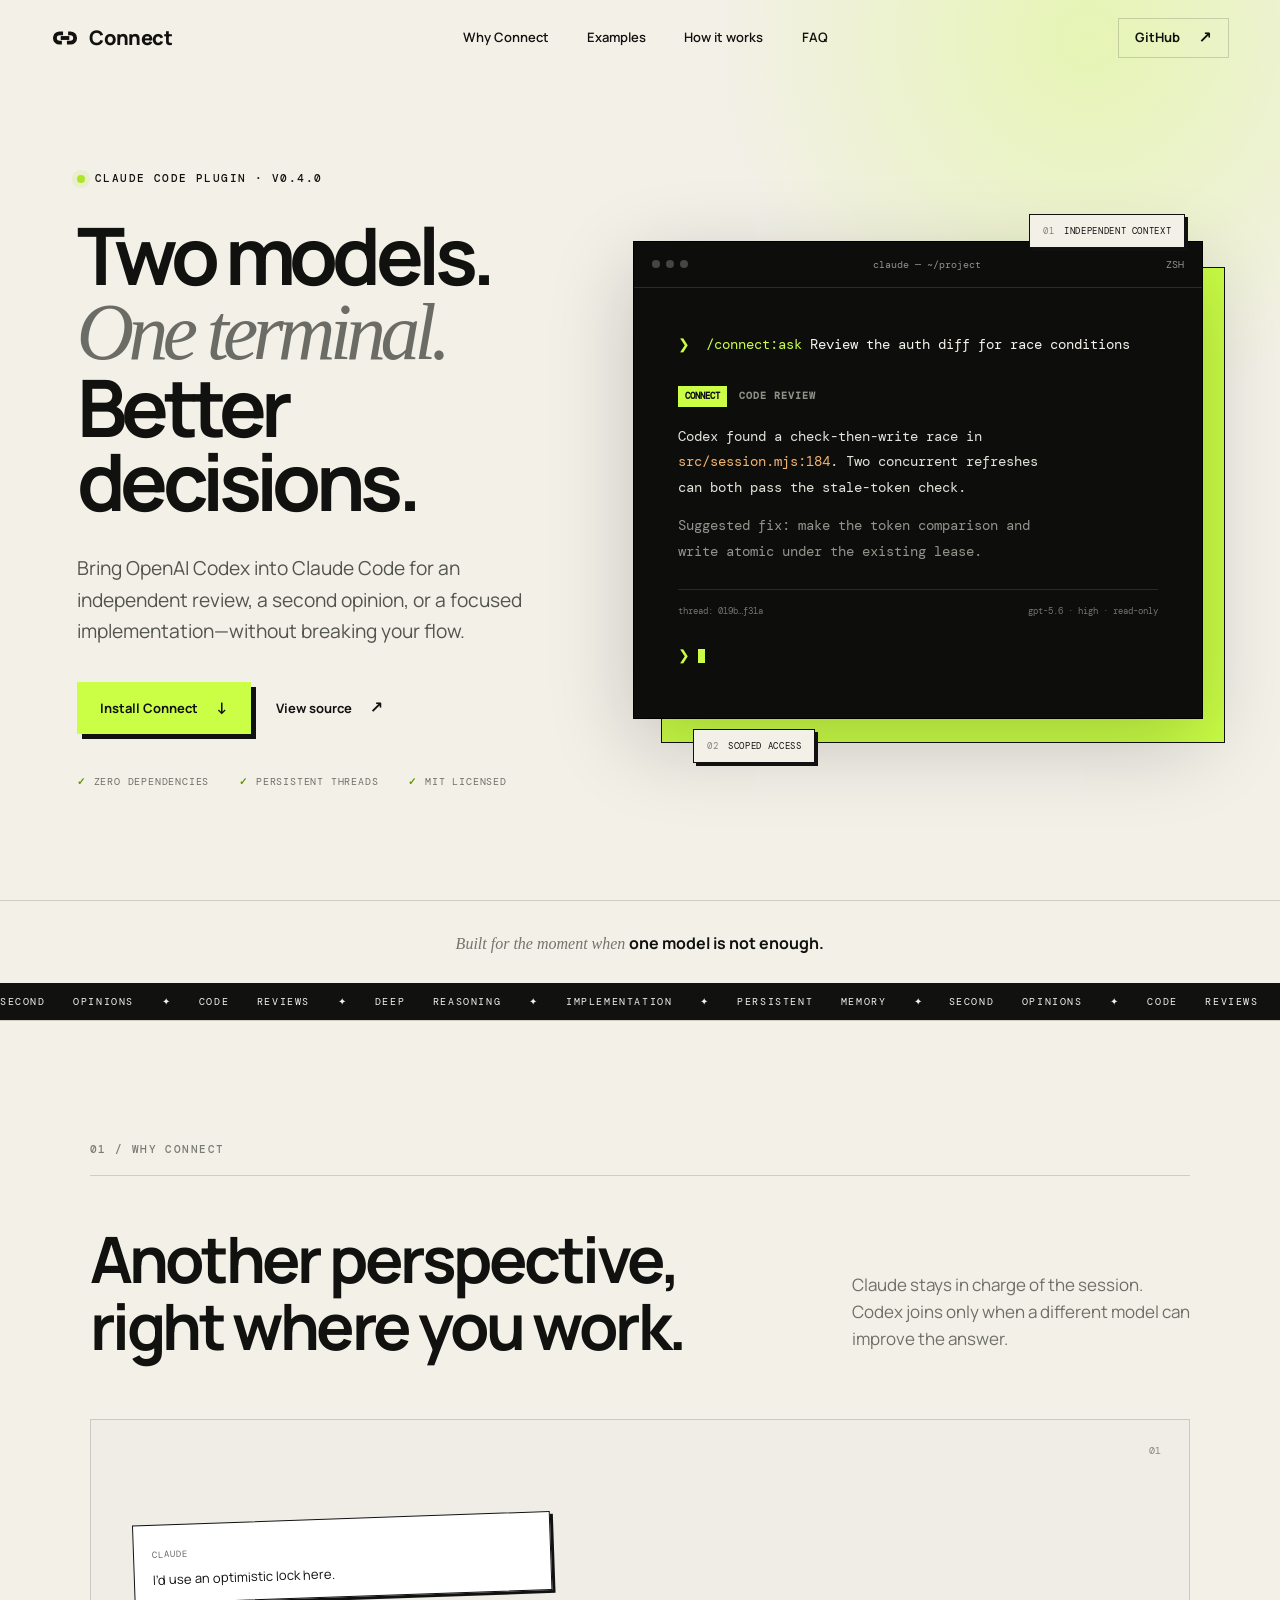
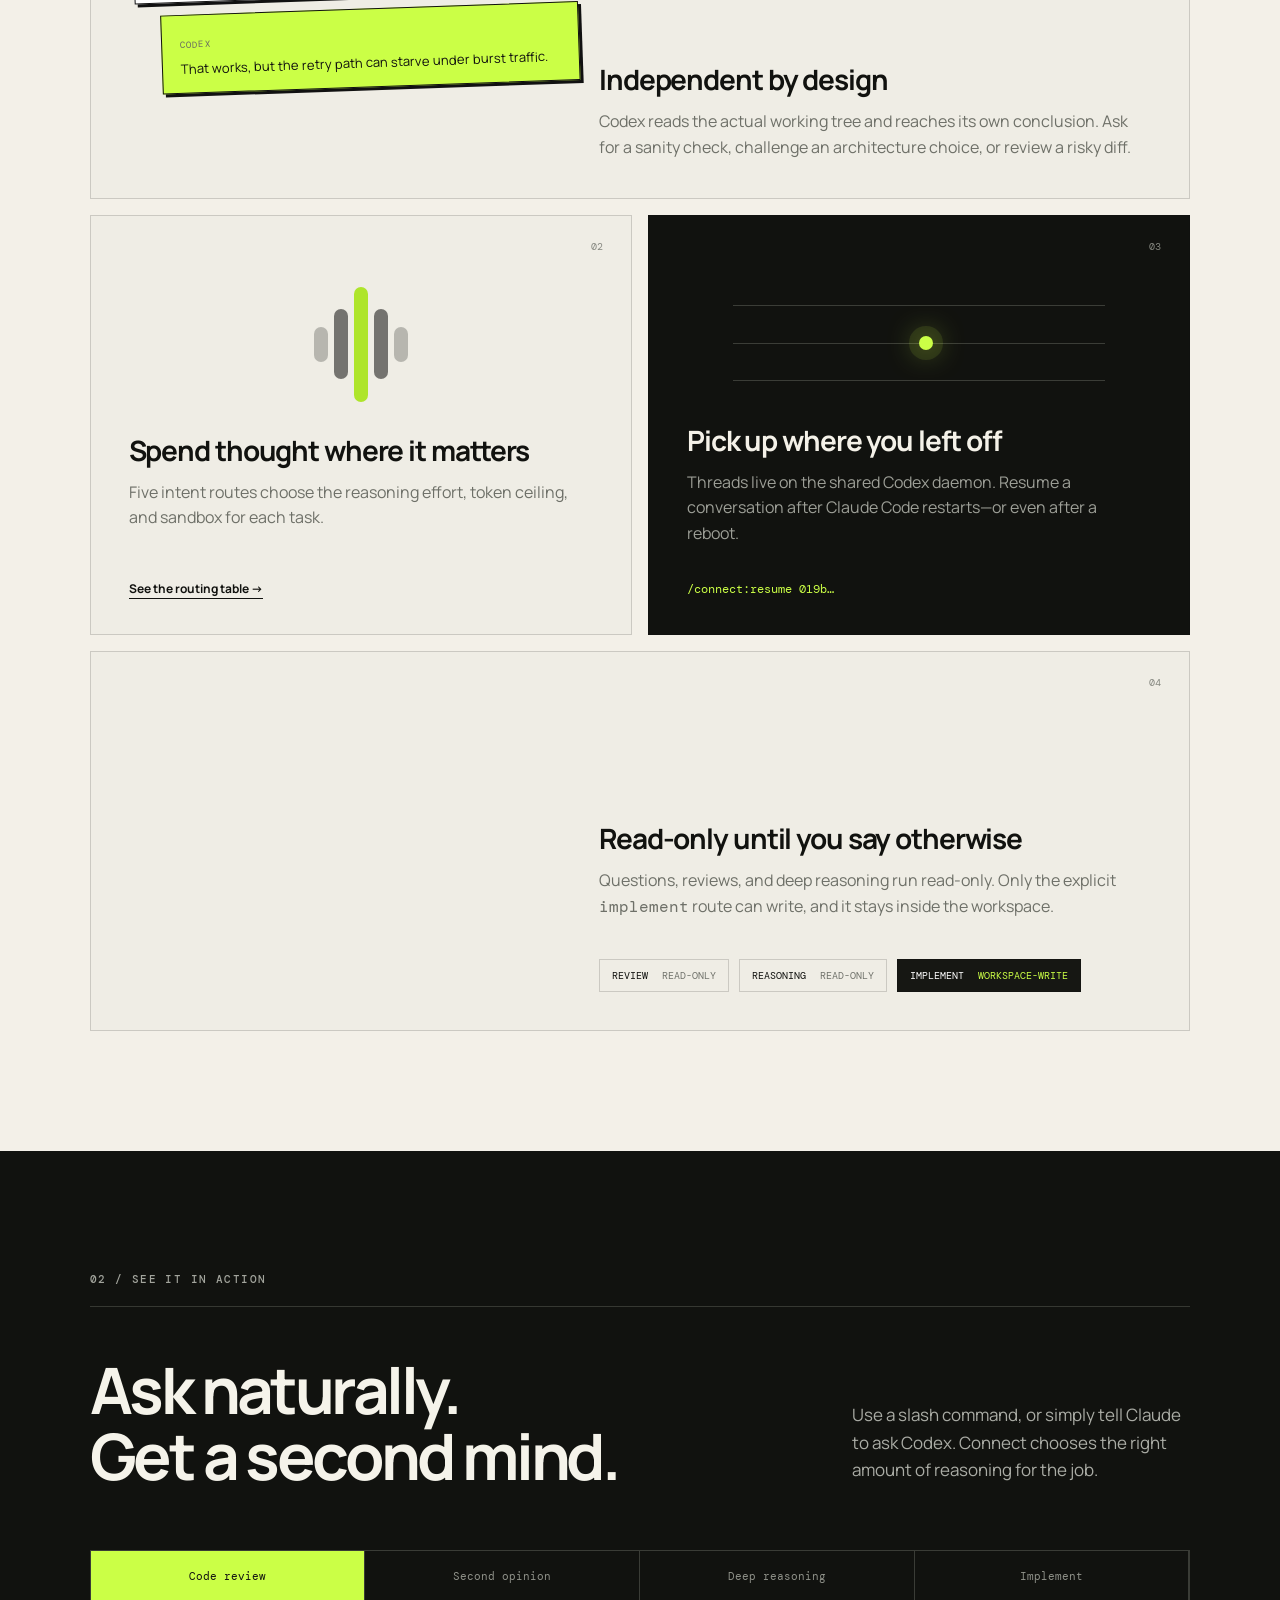
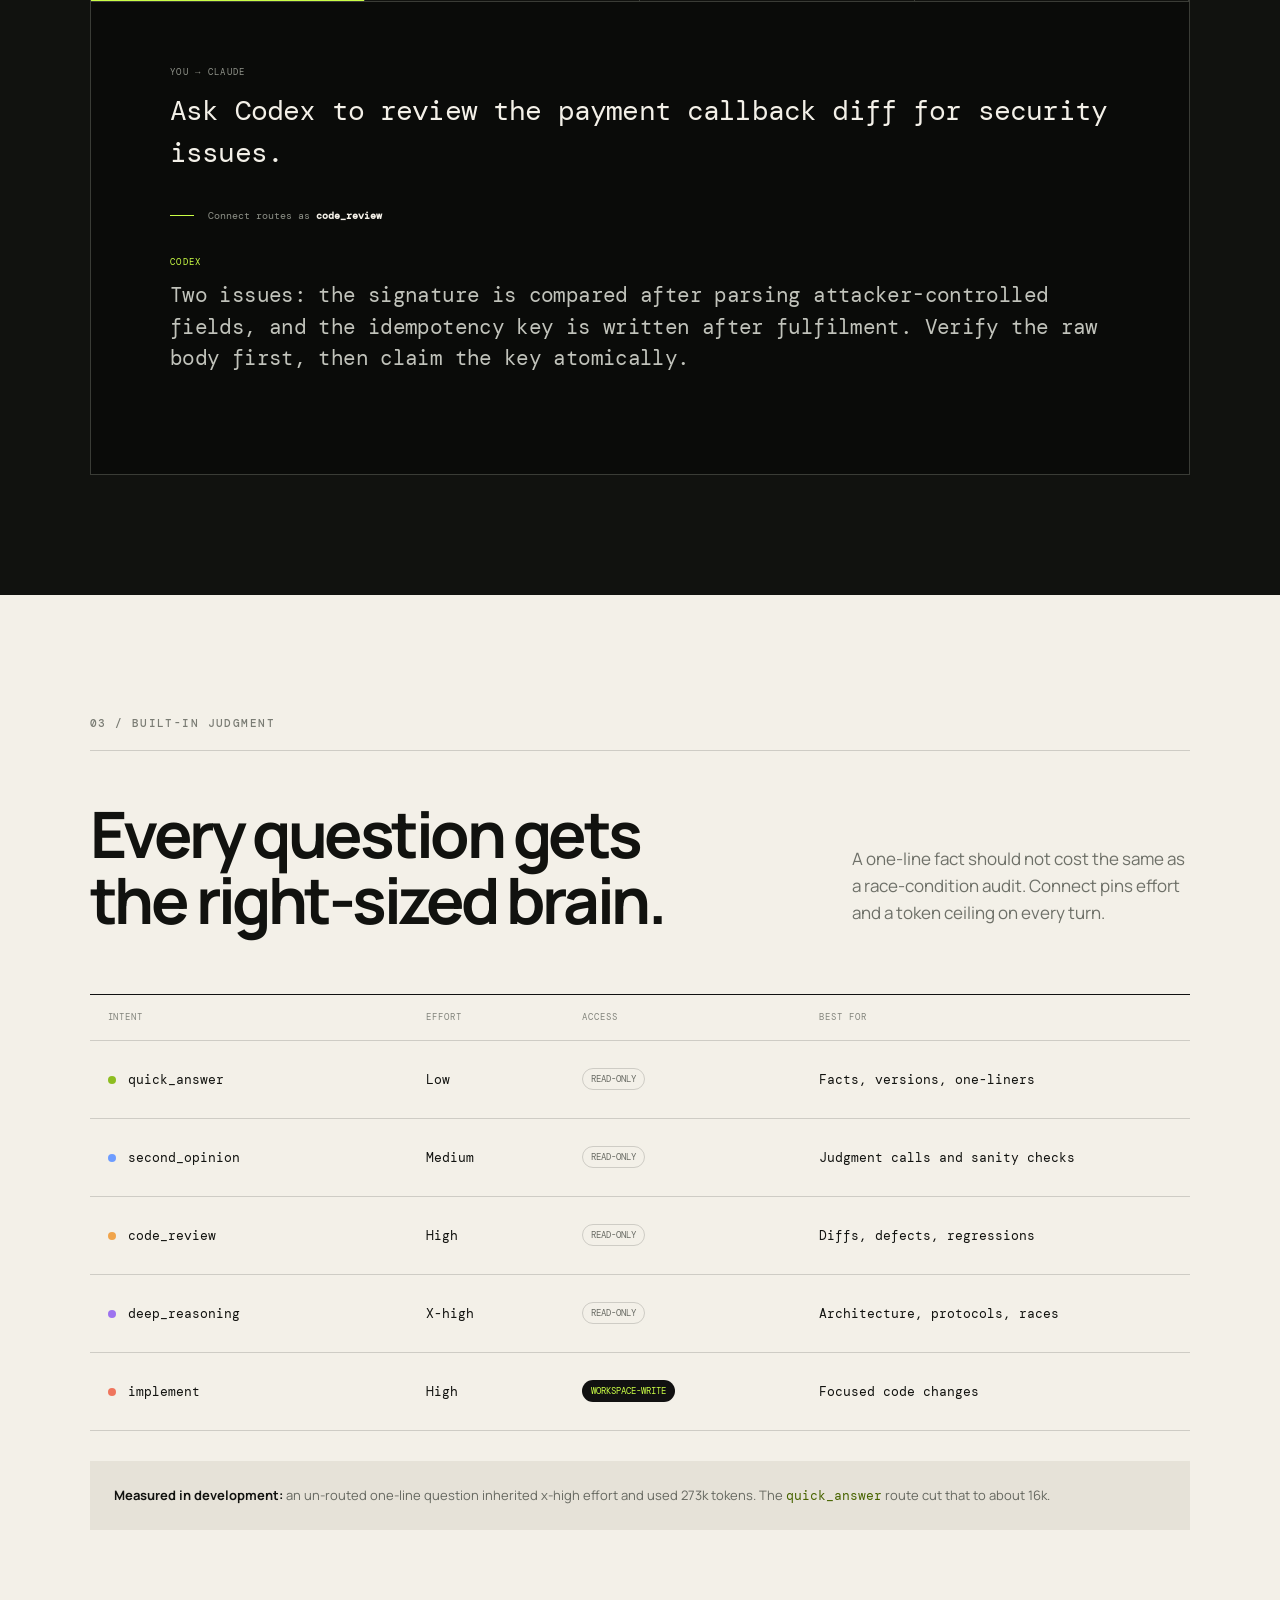
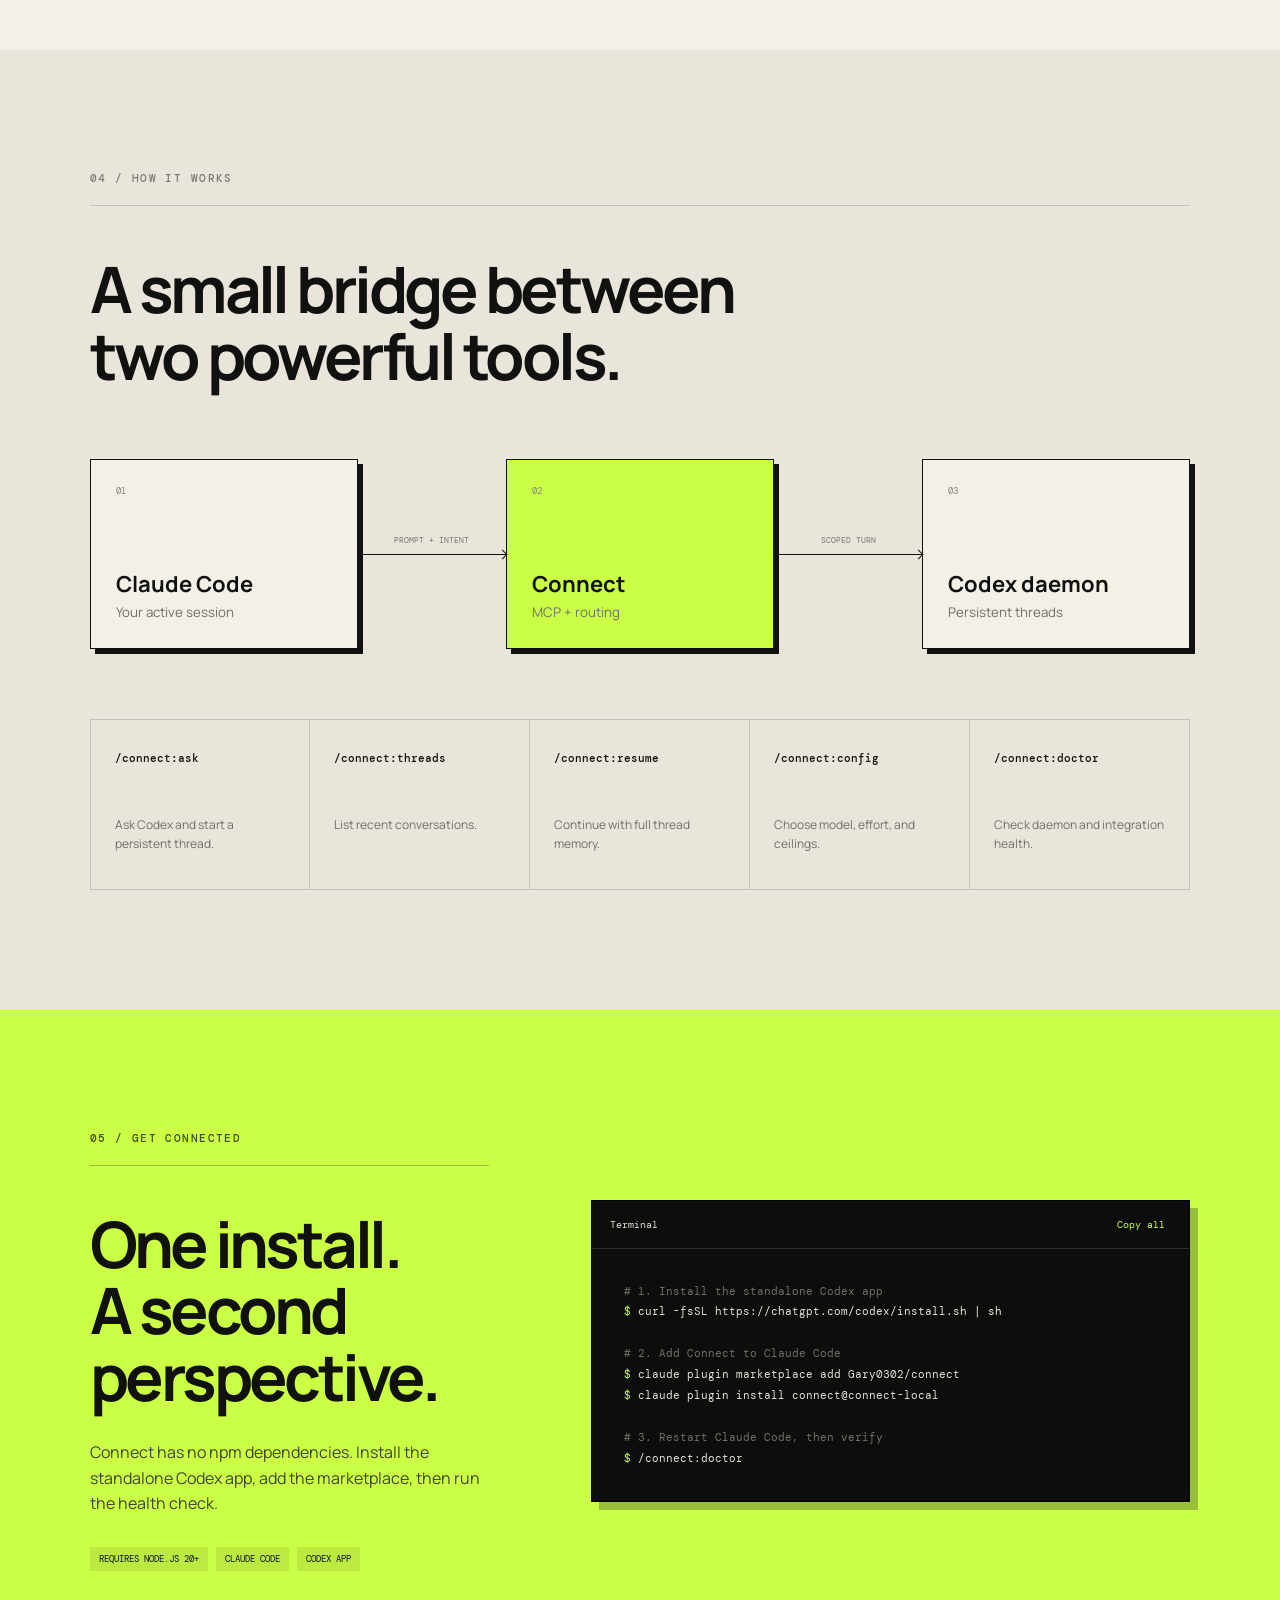
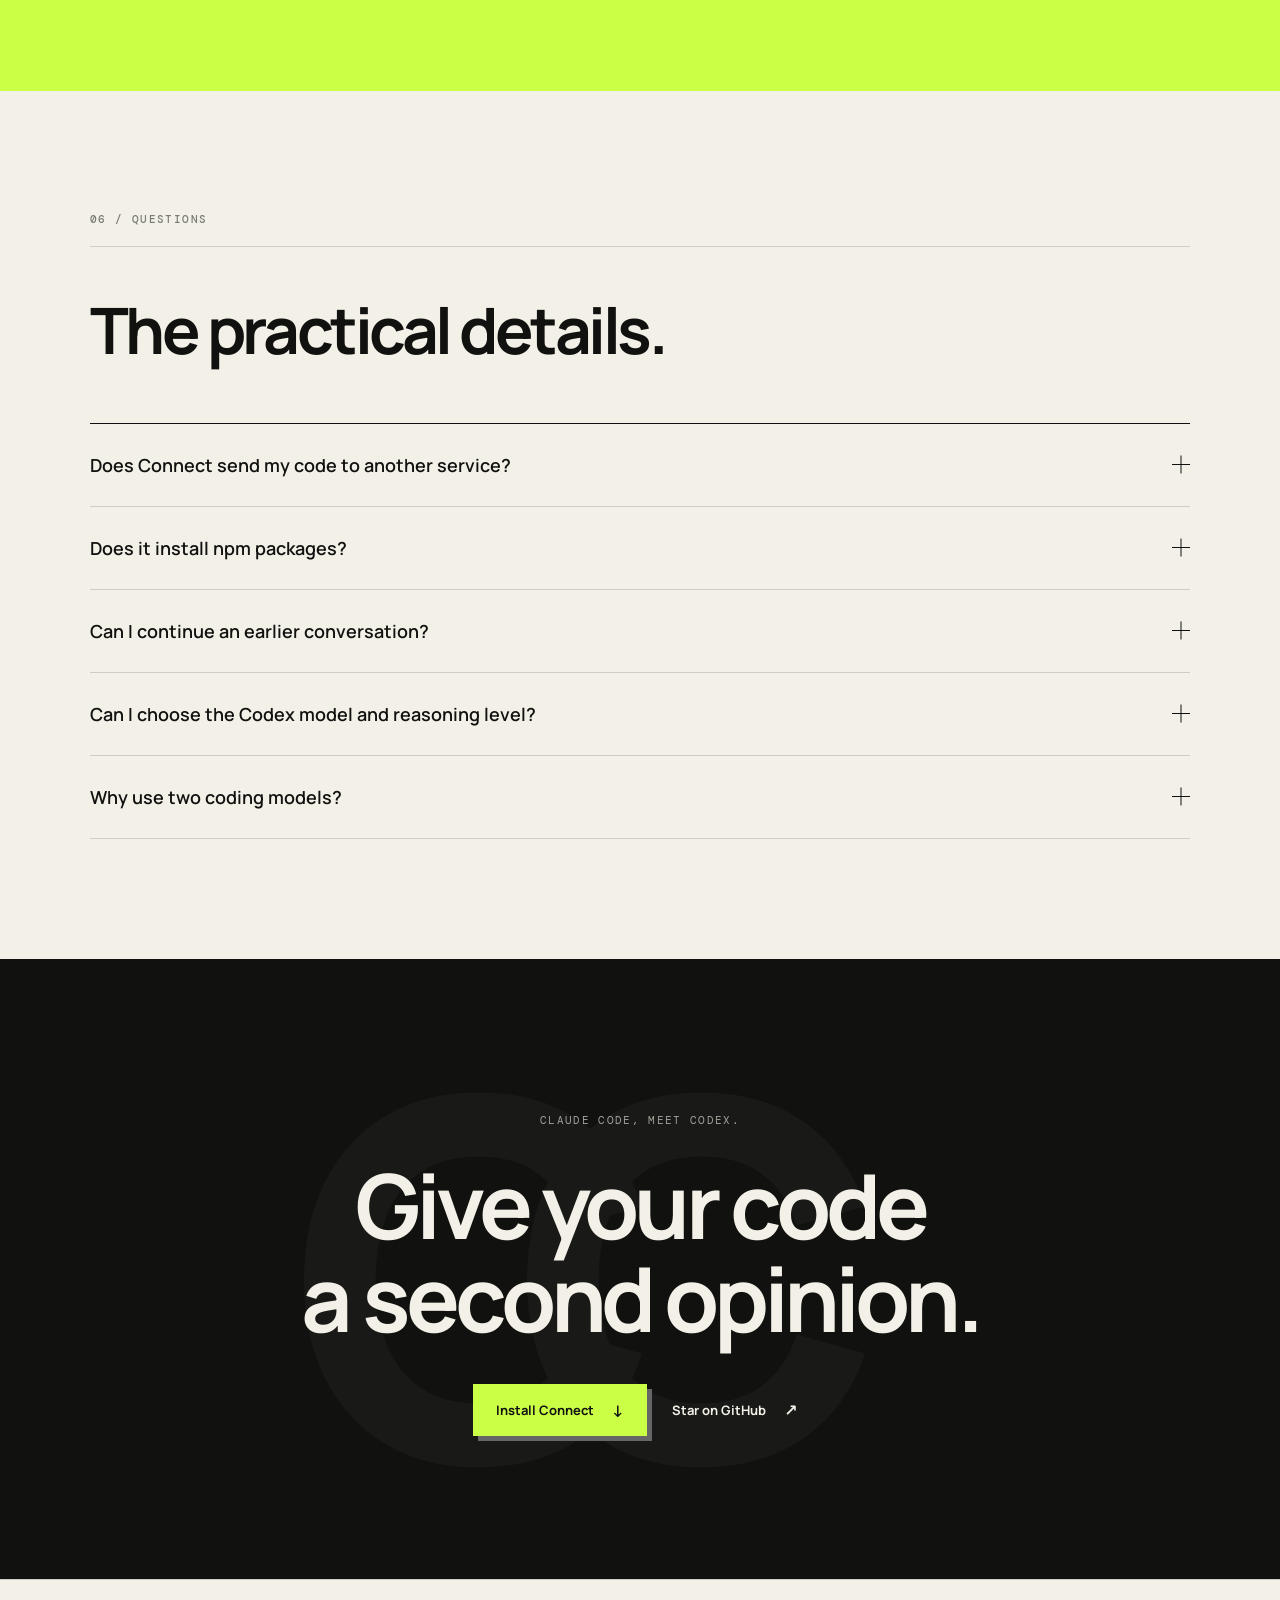
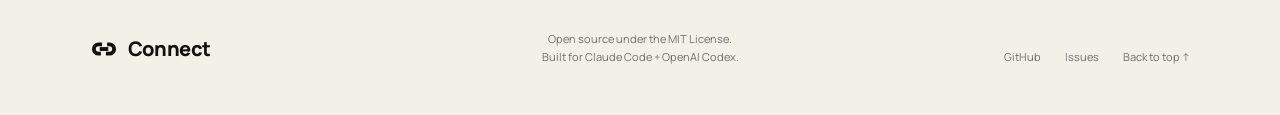
==== docs/index.html @ c4749bfe "Publish Connect plugin and product website" ====
<!doctype html>
<html lang="en">
  <head>
    <meta charset="utf-8" />
    <meta name="viewport" content="width=device-width, initial-scale=1" />
    <title>Connect — OpenAI Codex inside Claude Code</title>
    <meta name="description" content="Connect is a zero-dependency Claude Code plugin that brings OpenAI Codex into your terminal for second opinions, code reviews, implementation, and persistent conversations." />
    <meta name="keywords" content="Claude Code plugin, OpenAI Codex, Codex MCP, Claude Code MCP, AI code review, multi-model coding" />
    <meta name="author" content="Gary" />
    <meta name="theme-color" content="#0c0d0b" />
    <meta name="robots" content="index, follow, max-image-preview:large" />
    <link rel="canonical" href="https://gary0302.github.io/connect/" />
    <link rel="icon" href="favicon.svg" type="image/svg+xml" />
    <link rel="manifest" href="site.webmanifest" />
    <link rel="preconnect" href="https://fonts.googleapis.com" />
    <link rel="preconnect" href="https://fonts.gstatic.com" crossorigin />
    <link href="https://fonts.googleapis.com/css2?family=DM+Mono:wght@300;400;500&family=Manrope:wght@400;500;600;700;800&display=swap" rel="stylesheet" />
    <link rel="stylesheet" href="styles.css" />

    <meta property="og:type" content="website" />
    <meta property="og:url" content="https://gary0302.github.io/connect/" />
    <meta property="og:title" content="Connect — Two models. One terminal. Better decisions." />
    <meta property="og:description" content="Ask OpenAI Codex from inside Claude Code. Persistent threads, cost-aware routing, and safe workspace access." />
    <meta property="og:image" content="https://gary0302.github.io/connect/og-image.svg" />
    <meta name="twitter:card" content="summary_large_image" />
    <meta name="twitter:title" content="Connect — OpenAI Codex inside Claude Code" />
    <meta name="twitter:description" content="A zero-dependency Claude Code plugin for independent reviews, second opinions, and implementation with Codex." />
    <meta name="twitter:image" content="https://gary0302.github.io/connect/og-image.svg" />

    <script type="application/ld+json">
      {
        "@context": "https://schema.org",
        "@type": "SoftwareApplication",
        "name": "Connect",
        "applicationCategory": "DeveloperApplication",
        "operatingSystem": "macOS, Linux",
        "description": "A zero-dependency Claude Code plugin that brings OpenAI Codex into Claude Code for second opinions, code review, implementation, and persistent conversations.",
        "softwareVersion": "0.4.0",
        "license": "https://opensource.org/license/mit",
        "codeRepository": "https://github.com/Gary0302/connect",
        "url": "https://gary0302.github.io/connect/",
        "author": { "@type": "Person", "name": "Gary" },
        "offers": { "@type": "Offer", "price": "0", "priceCurrency": "USD" }
      }
    </script>
  </head>
  <body>
    <a class="skip-link" href="#main">Skip to content</a>

    <header class="site-header" data-header>
      <a class="brand" href="#top" aria-label="Connect home">
        <svg viewBox="0 0 36 36" aria-hidden="true"><path d="M11 9.5a8.5 8.5 0 1 0 0 17h3v-5h-3a3.5 3.5 0 1 1 0-7h4.5v-5H11Z"/><path d="M25 9.5h-3v5h3a3.5 3.5 0 1 1 0 7h-4.5v5H25a8.5 8.5 0 1 0 0-17Z"/><path d="M12.5 15.5h11v5h-11z"/></svg>
        <span>Connect</span>
      </a>
      <nav aria-label="Main navigation">
        <a href="#why">Why Connect</a>
        <a href="#examples">Examples</a>
        <a href="#how">How it works</a>
        <a href="#faq">FAQ</a>
      </nav>
      <a class="button button-small button-ghost" href="https://github.com/Gary0302/connect" target="_blank" rel="noreferrer">
        GitHub <span aria-hidden="true">↗</span>
      </a>
    </header>

    <main id="main">
      <section class="hero" id="top">
        <div class="hero-glow" aria-hidden="true"></div>
        <div class="hero-copy reveal">
          <div class="eyebrow"><span class="status-dot"></span> Claude Code plugin · v0.4.0</div>
          <h1>Two models.<br /><em>One terminal.</em><br />Better decisions.</h1>
          <p class="hero-lede">Bring OpenAI Codex into Claude Code for an independent review, a second opinion, or a focused implementation—without breaking your flow.</p>
          <div class="hero-actions">
            <a class="button button-primary" href="#install">Install Connect <span aria-hidden="true">↓</span></a>
            <a class="button button-text" href="https://github.com/Gary0302/connect" target="_blank" rel="noreferrer">View source <span aria-hidden="true">↗</span></a>
          </div>
          <div class="hero-proof" aria-label="Project highlights">
            <span>Zero dependencies</span><span>Persistent threads</span><span>MIT licensed</span>
          </div>
        </div>

        <div class="terminal-wrap reveal" aria-label="Connect example in a terminal">
          <div class="terminal-shadow"></div>
          <div class="terminal">
            <div class="terminal-bar">
              <div class="traffic"><i></i><i></i><i></i></div>
              <span>claude — ~/project</span>
              <span class="terminal-meta">zsh</span>
            </div>
            <div class="terminal-body">
              <div class="term-line"><span class="prompt">❯</span> <span class="command">/connect:ask</span> Review the auth diff for race conditions</div>
              <div class="term-space"></div>
              <div class="term-label"><span>CONNECT</span><b>CODE REVIEW</b></div>
              <div class="term-output">Codex found a check-then-write race in</div>
              <div class="term-output"><span class="file">src/session.mjs:184</span>. Two concurrent refreshes</div>
              <div class="term-output">can both pass the stale-token check.</div>
              <div class="term-space small"></div>
              <div class="term-output dim">Suggested fix: make the token comparison and</div>
              <div class="term-output dim">write atomic under the existing lease.</div>
              <div class="term-rule"></div>
              <div class="term-stats"><span>thread: 019b…f31a</span><span>gpt-5.6 · high · read-only</span></div>
              <div class="term-line cursor-line"><span class="prompt">❯</span><span class="cursor"></span></div>
            </div>
          </div>
          <div class="floating-note note-one"><span>01</span> Independent context</div>
          <div class="floating-note note-two"><span>02</span> Scoped access</div>
        </div>
      </section>

      <section class="trust-strip" aria-label="Core capabilities">
        <p>Built for the moment when <strong>one model is not enough.</strong></p>
        <div class="marquee" aria-hidden="true">
          <span>SECOND OPINIONS</span><i>✦</i><span>CODE REVIEWS</span><i>✦</i><span>DEEP REASONING</span><i>✦</i><span>IMPLEMENTATION</span><i>✦</i><span>PERSISTENT MEMORY</span>
        </div>
      </section>

      <section class="section why" id="why">
        <div class="section-kicker reveal">01 / Why Connect</div>
        <div class="section-heading reveal">
          <h2>Another perspective,<br />right where you work.</h2>
          <p>Claude stays in charge of the session. Codex joins only when a different model can improve the answer.</p>
        </div>
        <div class="feature-grid">
          <article class="feature-card feature-wide reveal">
            <div class="feature-number">01</div>
            <div class="feature-content">
              <h3>Independent by design</h3>
              <p>Codex reads the actual working tree and reaches its own conclusion. Ask for a sanity check, challenge an architecture choice, or review a risky diff.</p>
              <div class="mini-dialogue">
                <div><span>CLAUDE</span><p>I’d use an optimistic lock here.</p></div>
                <div><span>CODEX</span><p>That works, but the retry path can starve under burst traffic.</p></div>
              </div>
            </div>
          </article>
          <article class="feature-card reveal">
            <div class="feature-number">02</div>
            <div class="feature-icon route-icon" aria-hidden="true"><i></i><i></i><i></i><i></i><i></i></div>
            <h3>Spend thought where it matters</h3>
            <p>Five intent routes choose the reasoning effort, token ceiling, and sandbox for each task.</p>
            <a href="#routes">See the routing table <span>→</span></a>
          </article>
          <article class="feature-card dark-card reveal">
            <div class="feature-number">03</div>
            <div class="thread-art" aria-hidden="true"><span></span><span></span><span></span><b></b></div>
            <h3>Pick up where you left off</h3>
            <p>Threads live on the shared Codex daemon. Resume a conversation after Claude Code restarts—or even after a reboot.</p>
            <code>/connect:resume 019b…</code>
          </article>
          <article class="feature-card feature-wide safety reveal">
            <div class="feature-number">04</div>
            <div class="feature-content">
              <h3>Read-only until you say otherwise</h3>
              <p>Questions, reviews, and deep reasoning run read-only. Only the explicit <code>implement</code> route can write, and it stays inside the workspace.</p>
              <div class="safety-row">
                <span><i class="lock"></i> review <b>read-only</b></span>
                <span><i class="lock"></i> reasoning <b>read-only</b></span>
                <span class="write"><i class="pen"></i> implement <b>workspace-write</b></span>
              </div>
            </div>
          </article>
        </div>
      </section>

      <section class="section examples" id="examples">
        <div class="section-kicker light reveal">02 / See it in action</div>
        <div class="section-heading light reveal">
          <h2>Ask naturally.<br />Get a second mind.</h2>
          <p>Use a slash command, or simply tell Claude to ask Codex. Connect chooses the right amount of reasoning for the job.</p>
        </div>

        <div class="example-shell reveal">
          <div class="example-tabs" role="tablist" aria-label="Connect examples">
            <button role="tab" aria-selected="true" aria-controls="example-review" id="tab-review" data-example="review">Code review</button>
            <button role="tab" aria-selected="false" aria-controls="example-opinion" id="tab-opinion" data-example="opinion">Second opinion</button>
            <button role="tab" aria-selected="false" aria-controls="example-deep" id="tab-deep" data-example="deep">Deep reasoning</button>
            <button role="tab" aria-selected="false" aria-controls="example-build" id="tab-build" data-example="build">Implement</button>
          </div>
          <div class="example-window">
            <div class="example-code active" id="example-review" role="tabpanel" aria-labelledby="tab-review" data-panel="review">
              <div class="code-label">YOU → CLAUDE</div>
              <p>Ask Codex to review the payment callback diff for security issues.</p>
              <div class="connector"><i></i><span>Connect routes as <b>code_review</b></span></div>
              <div class="code-label green">CODEX</div>
              <p class="response">Two issues: the signature is compared after parsing attacker-controlled fields, and the idempotency key is written after fulfilment. Verify the raw body first, then claim the key atomically.</p>
            </div>
            <div class="example-code" id="example-opinion" role="tabpanel" aria-labelledby="tab-opinion" data-panel="opinion" hidden>
              <div class="code-label">YOU → CLAUDE</div>
              <p>Get a second opinion from Codex: should this cache live in-process or in Redis?</p>
              <div class="connector"><i></i><span>Connect routes as <b>second_opinion</b></span></div>
              <div class="code-label green">CODEX</div>
              <p class="response">Keep it in-process while one worker owns each key. Move to Redis only when cross-worker consistency becomes a real requirement; today it adds a network dependency without solving an observed problem.</p>
            </div>
            <div class="example-code" id="example-deep" role="tabpanel" aria-labelledby="tab-deep" data-panel="deep" hidden>
              <div class="code-label">YOU → CLAUDE</div>
              <p>Have Codex stress-test the lease protocol for split-brain and clock skew.</p>
              <div class="connector"><i></i><span>Connect routes as <b>deep_reasoning</b></span></div>
              <div class="code-label green">CODEX</div>
              <p class="response">Wall-clock expiry alone cannot fence a paused writer. Add a monotonically increasing token to every lease and require it on writes; the storage layer must reject tokens older than the latest issued value.</p>
            </div>
            <div class="example-code" id="example-build" role="tabpanel" aria-labelledby="tab-build" data-panel="build" hidden>
              <div class="code-label">YOU → CLAUDE</div>
              <p>Ask Codex to implement the fix and update the focused test.</p>
              <div class="connector write-connector"><i></i><span>Connect routes as <b>implement</b></span></div>
              <div class="code-label green">CODEX</div>
              <p class="response">Updated the lease guard to reject stale fencing tokens and added a concurrent-writer regression test. The focused suite passes: 18 checks, 0 failures.</p>
            </div>
          </div>
        </div>
      </section>

      <section class="section routes" id="routes">
        <div class="section-kicker reveal">03 / Built-in judgment</div>
        <div class="section-heading reveal">
          <h2>Every question gets<br />the right-sized brain.</h2>
          <p>A one-line fact should not cost the same as a race-condition audit. Connect pins effort and a token ceiling on every turn.</p>
        </div>
        <div class="route-table reveal">
          <div class="route-row route-head"><span>Intent</span><span>Effort</span><span>Access</span><span>Best for</span></div>
          <div class="route-row"><span><i class="route-dot lime"></i>quick_answer</span><span>Low</span><span class="pill">Read-only</span><span>Facts, versions, one-liners</span></div>
          <div class="route-row"><span><i class="route-dot blue"></i>second_opinion</span><span>Medium</span><span class="pill">Read-only</span><span>Judgment calls and sanity checks</span></div>
          <div class="route-row"><span><i class="route-dot orange"></i>code_review</span><span>High</span><span class="pill">Read-only</span><span>Diffs, defects, regressions</span></div>
          <div class="route-row"><span><i class="route-dot violet"></i>deep_reasoning</span><span>X-high</span><span class="pill">Read-only</span><span>Architecture, protocols, races</span></div>
          <div class="route-row"><span><i class="route-dot coral"></i>implement</span><span>High</span><span class="pill pill-write">Workspace-write</span><span>Focused code changes</span></div>
        </div>
        <p class="route-note reveal"><span>Measured in development:</span> an un-routed one-line question inherited x-high effort and used 273k tokens. The <code>quick_answer</code> route cut that to about 16k.</p>
      </section>

      <section class="section how" id="how">
        <div class="section-kicker reveal">04 / How it works</div>
        <div class="section-heading reveal">
          <h2>A small bridge between<br />two powerful tools.</h2>
        </div>
        <div class="flow reveal" aria-label="Claude Code sends a routed request through Connect to a shared Codex daemon">
          <div class="flow-node"><b>01</b><span>Claude Code</span><small>Your active session</small></div>
          <div class="flow-line"><span>prompt + intent</span><i></i></div>
          <div class="flow-node connect-node"><b>02</b><span>Connect</span><small>MCP + routing</small></div>
          <div class="flow-line"><span>scoped turn</span><i></i></div>
          <div class="flow-node"><b>03</b><span>Codex daemon</span><small>Persistent threads</small></div>
        </div>
        <div class="command-grid reveal">
          <article><code>/connect:ask</code><p>Ask Codex and start a persistent thread.</p></article>
          <article><code>/connect:threads</code><p>List recent conversations.</p></article>
          <article><code>/connect:resume</code><p>Continue with full thread memory.</p></article>
          <article><code>/connect:config</code><p>Choose model, effort, and ceilings.</p></article>
          <article><code>/connect:doctor</code><p>Check daemon and integration health.</p></article>
        </div>
      </section>

      <section class="install" id="install">
        <div class="install-copy reveal">
          <div class="section-kicker light">05 / Get connected</div>
          <h2>One install.<br />A second perspective.</h2>
          <p>Connect has no npm dependencies. Install the standalone Codex app, add the marketplace, then run the health check.</p>
          <div class="requirements"><span>Requires Node.js 20+</span><span>Claude Code</span><span>Codex app</span></div>
        </div>
        <div class="install-terminal reveal">
          <div class="install-tabs"><span>Terminal</span><button class="copy-all" data-copy-target="install-code">Copy all</button></div>
          <pre id="install-code"><code><span class="comment"># 1. Install the standalone Codex app</span>
<span class="shell">$</span> curl -fsSL https://chatgpt.com/codex/install.sh | sh

<span class="comment"># 2. Add Connect to Claude Code</span>
<span class="shell">$</span> claude plugin marketplace add Gary0302/connect
<span class="shell">$</span> claude plugin install connect@connect-local

<span class="comment"># 3. Restart Claude Code, then verify</span>
<span class="shell">$</span> /connect:doctor</code></pre>
        </div>
      </section>

      <section class="section faq" id="faq">
        <div class="section-kicker reveal">06 / Questions</div>
        <div class="section-heading reveal"><h2>The practical details.</h2></div>
        <div class="faq-list">
          <details class="reveal"><summary>Does Connect send my code to another service?<span></span></summary><p>Connect asks the local Codex app-server to run Codex against your working directory. The same OpenAI account and Codex setup you already use apply. Review and reasoning routes are read-only; only the explicit implementation route can edit workspace files.</p></details>
          <details class="reveal"><summary>Does it install npm packages?<span></span></summary><p>No. The plugin and MCP server use Node.js built-ins only. You do need the standalone Codex installation because Connect talks to its shared local daemon.</p></details>
          <details class="reveal"><summary>Can I continue an earlier conversation?<span></span></summary><p>Yes. Every answer includes a thread ID. Use <code>/connect:resume &lt;threadId&gt; &lt;question&gt;</code>, or list recent conversations with <code>/connect:threads</code>.</p></details>
          <details class="reveal"><summary>Can I choose the Codex model and reasoning level?<span></span></summary><p>Yes. <code>/connect:config</code> opens an interactive picker for the model, effort, token ceilings, and what should happen to existing threads after a model change.</p></details>
          <details class="reveal"><summary>Why use two coding models?<span></span></summary><p>They fail differently. An independent model can spot an assumption the first model carried through its entire answer. Connect makes that cross-check quick enough to use on the decisions that deserve it.</p></details>
        </div>
      </section>

      <section class="final-cta">
        <div class="final-mark" aria-hidden="true"><span>C</span><span>C</span></div>
        <p>Claude Code, meet Codex.</p>
        <h2>Give your code<br />a second opinion.</h2>
        <div class="hero-actions">
          <a class="button button-primary" href="#install">Install Connect <span>↓</span></a>
          <a class="button button-text light-text" href="https://github.com/Gary0302/connect" target="_blank" rel="noreferrer">Star on GitHub <span>↗</span></a>
        </div>
      </section>
    </main>

    <footer>
      <a class="brand footer-brand" href="#top"><svg viewBox="0 0 36 36" aria-hidden="true"><path d="M11 9.5a8.5 8.5 0 1 0 0 17h3v-5h-3a3.5 3.5 0 1 1 0-7h4.5v-5H11Z"/><path d="M25 9.5h-3v5h3a3.5 3.5 0 1 1 0 7h-4.5v5H25a8.5 8.5 0 1 0 0-17Z"/><path d="M12.5 15.5h11v5h-11z"/></svg><span>Connect</span></a>
      <p>Open source under the MIT License.<br />Built for Claude Code + OpenAI Codex.</p>
      <div><a href="https://github.com/Gary0302/connect">GitHub</a><a href="https://github.com/Gary0302/connect/issues">Issues</a><a href="#top">Back to top ↑</a></div>
    </footer>
    <script src="app.js" defer></script>
  </body>
</html>
---- docs/styles.css ----
:root {
  --ink: #11120f;
  --paper: #f3f0e8;
  --paper-2: #e9e5db;
  --acid: #cbff46;
  --acid-dark: #aee52b;
  --muted: #6e7068;
  --line: rgba(17, 18, 15, 0.16);
  --mono: "DM Mono", monospace;
  --sans: "Manrope", system-ui, sans-serif;
}

* { box-sizing: border-box; }
html { scroll-behavior: smooth; }
body { margin: 0; background: var(--paper); color: var(--ink); font-family: var(--sans); font-size: 16px; line-height: 1.6; overflow-x: hidden; }
a { color: inherit; text-decoration: none; }
button { font: inherit; }
code, pre { font-family: var(--mono); }
.skip-link { position: fixed; z-index: 100; left: 16px; top: -80px; padding: 10px 16px; background: var(--acid); color: #000; }
.skip-link:focus { top: 16px; }

.site-header { position: fixed; z-index: 50; inset: 0 0 auto; height: 76px; padding: 0 clamp(22px, 4vw, 70px); display: flex; align-items: center; justify-content: space-between; border-bottom: 1px solid transparent; transition: .3s ease; }
.site-header.scrolled { height: 64px; background: rgba(243, 240, 232, .88); backdrop-filter: blur(18px); border-color: var(--line); }
.brand { display: inline-flex; align-items: center; gap: 10px; font-weight: 800; letter-spacing: -.03em; font-size: 20px; }
.brand svg { width: 28px; fill: currentColor; }
nav { display: flex; gap: clamp(18px, 3vw, 40px); font-size: 13px; font-weight: 600; }
nav a { transition: opacity .2s; }
nav a:hover { opacity: .55; }
.button { display: inline-flex; justify-content: center; align-items: center; gap: 18px; min-height: 52px; padding: 0 22px; border: 1px solid currentColor; font-size: 13px; font-weight: 700; transition: .2s ease; }
.button span { font-size: 16px; }
.button-small { min-height: 40px; padding: 0 16px; }
.button-ghost { border-color: var(--line); }
.button-ghost:hover { background: var(--ink); color: var(--paper); }
.button-primary { background: var(--acid); border-color: var(--acid); color: #111; box-shadow: 5px 5px 0 #111; }
.button-primary:hover { transform: translate(2px, 2px); box-shadow: 3px 3px 0 #111; }
.button-text { border-color: transparent; padding-inline: 8px; }
.button-text:hover { opacity: .55; }

.hero { min-height: 860px; padding: 170px clamp(24px, 6vw, 96px) 110px; display: grid; grid-template-columns: minmax(400px, .9fr) minmax(520px, 1.1fr); gap: clamp(48px, 7vw, 120px); align-items: center; position: relative; }
.hero-glow { position: absolute; right: -16vw; top: -28vw; width: 62vw; height: 62vw; border-radius: 50%; background: radial-gradient(circle, rgba(203, 255, 70, .32), rgba(203, 255, 70, 0) 67%); pointer-events: none; }
.eyebrow, .section-kicker { font-family: var(--mono); font-size: 11px; letter-spacing: .13em; text-transform: uppercase; font-weight: 500; }
.eyebrow { display: flex; align-items: center; gap: 10px; margin-bottom: 30px; }
.status-dot { width: 8px; height: 8px; border-radius: 50%; background: var(--acid-dark); box-shadow: 0 0 0 5px rgba(174, 229, 43, .16); }
h1 { margin: 0; font-size: clamp(58px, 6.2vw, 94px); line-height: .94; letter-spacing: -.07em; font-weight: 700; }
h1 em { font-family: Georgia, serif; font-weight: 400; color: #6b6c66; }
.hero-lede { max-width: 600px; margin: 34px 0; color: #52544e; font-size: clamp(17px, 1.5vw, 21px); line-height: 1.65; }
.hero-actions { display: flex; align-items: center; gap: 16px; }
.hero-proof { margin-top: 40px; display: flex; gap: 30px; color: var(--muted); font-family: var(--mono); font-size: 10px; text-transform: uppercase; letter-spacing: .08em; }
.hero-proof span::before { content: "✓"; color: #659100; margin-right: 8px; font-weight: 700; }

.terminal-wrap { position: relative; z-index: 1; }
.terminal-shadow { position: absolute; inset: 26px -22px -24px 28px; background: var(--acid); border: 1px solid #111; }
.terminal { position: relative; background: #0d0e0c; color: #f5f3ea; border: 1px solid #000; box-shadow: 0 24px 80px rgba(0,0,0,.2); }
.terminal-bar { height: 46px; padding: 0 18px; display: flex; align-items: center; justify-content: space-between; border-bottom: 1px solid #2b2d28; color: #91938b; font: 10px var(--mono); }
.traffic { display: flex; gap: 6px; }
.traffic i { width: 8px; height: 8px; border-radius: 50%; background: #444740; }
.terminal-meta { text-transform: uppercase; }
.terminal-body { min-height: 430px; padding: clamp(25px, 4vw, 44px); font: clamp(11px, 1.1vw, 14px)/1.85 var(--mono); }
.term-line { white-space: nowrap; }
.prompt { color: var(--acid); margin-right: 8px; }
.command { color: var(--acid); }
.term-space { height: 28px; }.term-space.small { height: 12px; }
.term-label { display: flex; align-items: center; gap: 12px; margin-bottom: 17px; }
.term-label span { padding: 2px 7px; color: #111; background: var(--acid); font-size: 9px; font-weight: 700; }
.term-label b { color: #8e9088; font-size: 10px; letter-spacing: .1em; }
.term-output { color: #e4e2da; }.term-output.dim { color: #92958c; }.file { color: #f2b36f; }
.term-rule { height: 1px; background: #292b27; margin: 24px 0 13px; }
.term-stats { color: #74776f; display: flex; justify-content: space-between; font-size: 9px; }
.cursor-line { margin-top: 23px; }.cursor { display: inline-block; width: 7px; height: 14px; vertical-align: middle; background: var(--acid); animation: blink 1s step-end infinite; }
@keyframes blink { 50% { opacity: 0; } }
.floating-note { position: absolute; z-index: 3; display: flex; gap: 10px; align-items: center; padding: 10px 13px; background: var(--paper); border: 1px solid #111; box-shadow: 3px 3px 0 #111; font: 9px var(--mono); text-transform: uppercase; letter-spacing: .07em; }
.floating-note span { color: #82847d; }.note-one { top: -27px; right: 18px; }.note-two { bottom: -44px; left: 60px; }

.trust-strip { overflow: hidden; border-block: 1px solid var(--line); text-align: center; padding: 30px 0 0; }
.trust-strip p { margin: 0 0 26px; font-family: Georgia, serif; font-style: italic; font-size: 16px; color: #73756d; }
.trust-strip p strong { color: var(--ink); font-family: var(--sans); font-style: normal; }
.marquee { display: flex; width: max-content; gap: 25px; align-items: center; padding: 12px 0; background: var(--ink); color: var(--paper); font: 10px var(--mono); letter-spacing: .16em; }
.marquee::before, .marquee::after { content: "SECOND OPINIONS ✦ CODE REVIEWS ✦ DEEP REASONING ✦ IMPLEMENTATION ✦ PERSISTENT MEMORY ✦"; word-spacing: 20px; white-space: nowrap; }
.marquee > * { display: none; }

.section { padding: 120px clamp(24px, 7vw, 112px); }
.section-kicker { padding-bottom: 17px; border-bottom: 1px solid var(--line); color: #7a7c74; }
.section-kicker.light { color: #a2a49c; border-color: #363832; }
.section-heading { margin: 50px 0 60px; display: grid; grid-template-columns: 1.35fr .65fr; gap: 60px; align-items: end; }
.section-heading h2, .install h2, .final-cta h2 { margin: 0; font-size: clamp(42px, 5vw, 74px); line-height: 1.04; letter-spacing: -.055em; }
.section-heading p { max-width: 480px; margin: 0 0 7px; color: var(--muted); font-size: 17px; }
.section-heading.light h2 { color: #f5f3ea; }.section-heading.light p { color: #aaaca5; }

.feature-grid { display: grid; grid-template-columns: repeat(2, 1fr); gap: 16px; }
.feature-card { position: relative; min-height: 420px; padding: 38px; border: 1px solid var(--line); background: #efede5; overflow: hidden; }
.feature-wide { grid-column: 1 / -1; min-height: 380px; }
.feature-number { position: absolute; right: 28px; top: 24px; font: 10px var(--mono); color: #868880; }
.feature-card h3 { margin: auto 0 12px; font-size: 28px; letter-spacing: -.04em; line-height: 1.2; }
.feature-card > p, .feature-content > p { max-width: 550px; color: var(--muted); margin: 0; }
.feature-card > a { position: absolute; bottom: 35px; border-bottom: 1px solid; font-size: 12px; font-weight: 700; }
.feature-wide .feature-content { height: 100%; display: flex; flex-direction: column; justify-content: center; padding-left: 46%; }
.mini-dialogue { position: absolute; left: 4%; top: 50%; width: 38%; transform: translateY(-50%) rotate(-2deg); }
.mini-dialogue div { padding: 14px 18px; border: 1px solid #111; background: white; box-shadow: 3px 3px 0 #111; margin-bottom: 12px; }
.mini-dialogue div:last-child { background: var(--acid); transform: translateX(25px); }
.mini-dialogue span { font: 9px var(--mono); letter-spacing: .12em; color: #676962; }
.mini-dialogue p { margin: 5px 0 0; font-size: 13px; line-height: 1.4; }
.route-icon { height: 180px; display: flex; align-items: center; justify-content: center; gap: 6px; }
.route-icon i { width: 14px; background: var(--ink); border-radius: 8px; transform-origin: bottom; }
.route-icon i:nth-child(1), .route-icon i:nth-child(5) { height: 35px; opacity: .25; }.route-icon i:nth-child(2), .route-icon i:nth-child(4) { height: 70px; opacity: .55; }.route-icon i:nth-child(3) { height: 115px; background: var(--acid-dark); }
.dark-card { background: var(--ink); color: #f4f1e8; }.dark-card > p { color: #9d9f97; }.dark-card code { position: absolute; left: 38px; bottom: 35px; color: var(--acid); font-size: 12px; }
.thread-art { height: 170px; position: relative; }.thread-art span { position: absolute; left: 10%; right: 10%; height: 1px; background: #3b3d37; }.thread-art span:nth-child(1){top:30%}.thread-art span:nth-child(2){top:52%}.thread-art span:nth-child(3){top:74%}.thread-art b { position:absolute; width: 14px; height:14px; border-radius:50%; top:calc(52% - 7px); left:50%; background:var(--acid); box-shadow: 0 0 0 10px rgba(203,255,70,.1), 0 0 30px var(--acid); }
.safety-row { display:flex; flex-wrap:wrap; gap:10px; margin-top:40px; }.safety-row span { padding: 9px 12px; border:1px solid var(--line); font:10px var(--mono); text-transform:uppercase; }.safety-row b { color:#71736c; font-weight:400; margin-left:8px; }.safety-row .write { background:#161713; color:white; }.safety-row .write b{color:var(--acid)}

.examples { background: var(--ink); color: var(--paper); }
.example-shell { border: 1px solid #3a3c36; }
.example-tabs { display: flex; border-bottom: 1px solid #3a3c36; overflow-x: auto; }
.example-tabs button { flex: 1; min-width: 150px; padding: 18px; background: transparent; border: 0; border-right: 1px solid #3a3c36; color: #8f9189; cursor: pointer; font: 11px var(--mono); }
.example-tabs button[aria-selected="true"] { background: var(--acid); color: #111; }
.example-window { min-height: 390px; padding: clamp(30px, 5vw, 70px); background: #0a0b09; }
.example-code { max-width: 940px; margin: 0 auto; }.example-code[hidden] { display: none; }
.code-label { color: #91948b; font: 9px var(--mono); letter-spacing: .14em; }.code-label.green { color: var(--acid); }
.example-code > p { font: clamp(19px, 2.2vw, 29px)/1.5 var(--mono); margin: 12px 0 35px; letter-spacing: -.03em; }
.example-code .response { color: #c1c3bb; font-size: clamp(15px, 1.7vw, 21px); }
.connector { display:flex; align-items:center; gap:14px; color:#8d9087; font:10px var(--mono); margin: 0 0 34px; }.connector i { width:24px; height:1px; background:var(--acid); }.connector b { color:var(--paper); }.write-connector b { color:#ff9a70; }

.route-table { border-top: 1px solid #111; }
.route-row { display: grid; grid-template-columns: 1.1fr .5fr .8fr 1.3fr; gap: 20px; align-items: center; min-height: 78px; padding: 0 18px; border-bottom: 1px solid var(--line); font: 13px var(--mono); }
.route-head { min-height: 46px; color: #82847c; font-size: 9px; text-transform: uppercase; letter-spacing: .1em; }
.route-dot { display:inline-block; width:8px; height:8px; border-radius:50%; margin-right:12px; }.lime{background:#8dbd20}.blue{background:#6d9cff}.orange{background:#f0a44b}.violet{background:#9d73ef}.coral{background:#ef755d}
.pill { width:max-content; padding:4px 8px; border:1px solid var(--line); border-radius:30px; color:#696b64; font-size:9px; text-transform:uppercase; }.pill-write{background:#111;color:var(--acid)}
.route-note { padding: 24px; margin: 30px 0 0; background: #e6e2d8; color: #666860; font-size: 13px; }.route-note span { color:var(--ink); font-weight:700; }.route-note code {color:#486400}

.how { background: #e9e5db; }
.flow { display:grid; grid-template-columns: 1fr .55fr 1fr .55fr 1fr; align-items:center; margin: 70px 0; }
.flow-node { height:190px; padding:25px; display:flex; flex-direction:column; border:1px solid #111; background:var(--paper); box-shadow:5px 5px 0 #111; }.flow-node b { font:9px var(--mono); color:#85877f }.flow-node span { margin-top:auto; font-size:22px; font-weight:700; }.flow-node small{color:var(--muted)}.connect-node{background:var(--acid)}
.flow-line { position:relative; height:1px; background:#111; }.flow-line span { position:absolute; left:50%; bottom:10px; transform:translateX(-50%); white-space:nowrap; font:8px var(--mono); text-transform:uppercase; color:#777971}.flow-line i{position:absolute;right:0;top:-3px;width:7px;height:7px;border-top:1px solid;border-right:1px solid;transform:rotate(45deg)}
.command-grid { display:grid; grid-template-columns:repeat(5,1fr); border:1px solid var(--line); }.command-grid article { min-height:160px;padding:24px;border-right:1px solid var(--line)}.command-grid article:last-child{border:0}.command-grid code{font-size:11px;font-weight:500}.command-grid p{font-size:12px;color:var(--muted);margin-top:45px}

.install { padding: 120px clamp(24px, 7vw, 112px); display:grid; grid-template-columns:.8fr 1.2fr; gap:clamp(50px,8vw,130px); align-items:center; background:var(--acid); }
.install .section-kicker { border-color:rgba(0,0,0,.25); color:#414b25 }.install h2 { margin-top:45px }.install-copy > p{max-width:470px;margin:30px 0;color:#41452f}.requirements{display:flex;flex-wrap:wrap;gap:8px}.requirements span{padding:6px 9px;background:rgba(0,0,0,.08);font:9px var(--mono);text-transform:uppercase}
.install-terminal { background:#0d0e0c;color:#e4e2da;border:1px solid #000;box-shadow:8px 8px 0 rgba(0,0,0,.25);min-width:0}.install-tabs{height:48px;padding:0 18px;display:flex;align-items:center;justify-content:space-between;border-bottom:1px solid #2d2f2a;font:10px var(--mono)}.copy-all{color:var(--acid);border:0;background:transparent;cursor:pointer;font:10px var(--mono)}.install pre{margin:0;padding:32px;overflow:auto;font-size:11px;line-height:1.9}.comment{color:#6f726a}.shell{color:var(--acid)}

.faq-list { border-top:1px solid #111 }.faq details{border-bottom:1px solid var(--line)}.faq summary{list-style:none;display:flex;justify-content:space-between;align-items:center;min-height:82px;cursor:pointer;font-size:18px;font-weight:600}.faq summary::-webkit-details-marker{display:none}.faq summary span{width:18px;height:18px;position:relative}.faq summary span::before,.faq summary span::after{content:"";position:absolute;top:8px;left:0;width:18px;height:1px;background:#111;transition:.2s}.faq summary span::after{transform:rotate(90deg)}.faq details[open] summary span::after{transform:rotate(0)}.faq details p{max-width:800px;color:var(--muted);padding:0 0 30px;margin:0}
.final-cta { min-height:620px;padding:120px 24px;display:flex;flex-direction:column;align-items:center;justify-content:center;text-align:center;background:#11120f;color:var(--paper);position:relative;overflow:hidden}.final-cta > *{position:relative;z-index:2}.final-cta > p{font:11px var(--mono);text-transform:uppercase;letter-spacing:.12em;color:#a0a29a}.final-cta h2{font-size:clamp(55px,7vw,100px);margin:20px 0 40px}.light-text{color:var(--paper)}.final-cta .button-primary{box-shadow:5px 5px 0 #666}.final-mark{position:absolute;z-index:1;inset:0;display:flex;justify-content:center;align-items:center;opacity:.035;font-size:500px;font-weight:800;letter-spacing:-.3em;transform:translateX(-10%)}
footer{padding:50px clamp(24px,7vw,112px);display:grid;grid-template-columns:1fr 1fr 1fr;align-items:end;border-top:1px solid var(--line);font-size:11px;color:var(--muted)}footer p{margin:0;text-align:center}.footer-brand{color:var(--ink)}footer>div{display:flex;justify-content:flex-end;gap:24px}footer a:hover{text-decoration:underline}

.reveal { opacity:0; transform:translateY(18px); transition:opacity .7s ease, transform .7s ease; }.reveal.visible{opacity:1;transform:none}
@media (prefers-reduced-motion: reduce){html{scroll-behavior:auto}.reveal{opacity:1;transform:none;transition:none}.cursor{animation:none}}
@media(max-width:1000px){.hero{grid-template-columns:1fr;padding-top:140px}.hero-copy{max-width:750px}.terminal-wrap{max-width:760px}.section-heading{grid-template-columns:1fr}.feature-wide .feature-content{padding-left:45%}.command-grid{grid-template-columns:repeat(2,1fr)}.command-grid article{border-bottom:1px solid var(--line)}.install{grid-template-columns:1fr}.flow{grid-template-columns:1fr}.flow-line{height:60px;width:1px;margin:auto}.flow-line span{left:18px;bottom:20px;transform:none}.flow-line i{right:-3px;top:auto;bottom:0;transform:rotate(135deg)}}
@media(max-width:700px){.site-header nav{display:none}.site-header .button{display:none}.hero{padding-inline:20px;min-height:auto}.hero h1{font-size:56px}.hero-proof{flex-direction:column;gap:8px}.terminal-body{min-height:360px;overflow:hidden}.term-line{white-space:normal}.term-stats{flex-direction:column;gap:5px}.floating-note{display:none}.section{padding:90px 20px}.section-heading{margin:38px 0 45px;gap:22px}.feature-grid{grid-template-columns:1fr}.feature-wide{grid-column:auto}.feature-card{min-height:390px;padding:28px}.feature-wide .feature-content{padding:180px 0 0}.mini-dialogue{width:75%;left:8%;top:25%}.safety .feature-content{padding-top:0}.safety-row{margin-top:24px}.route-row{grid-template-columns:1fr .45fr .7fr}.route-row span:last-child{display:none}.route-head span:last-child{display:none}.route-row{font-size:10px;padding-inline:8px}.example-tabs button{min-width:130px}.command-grid{grid-template-columns:1fr}.command-grid article{min-height:120px;border-right:0}.command-grid p{margin-top:24px}.install{padding:90px 20px}.install pre{padding:24px 18px;font-size:9px}.final-cta h2{font-size:55px}footer{grid-template-columns:1fr;gap:30px;text-align:center}footer p{text-align:center}footer>div{justify-content:center}.footer-brand{justify-content:center}}
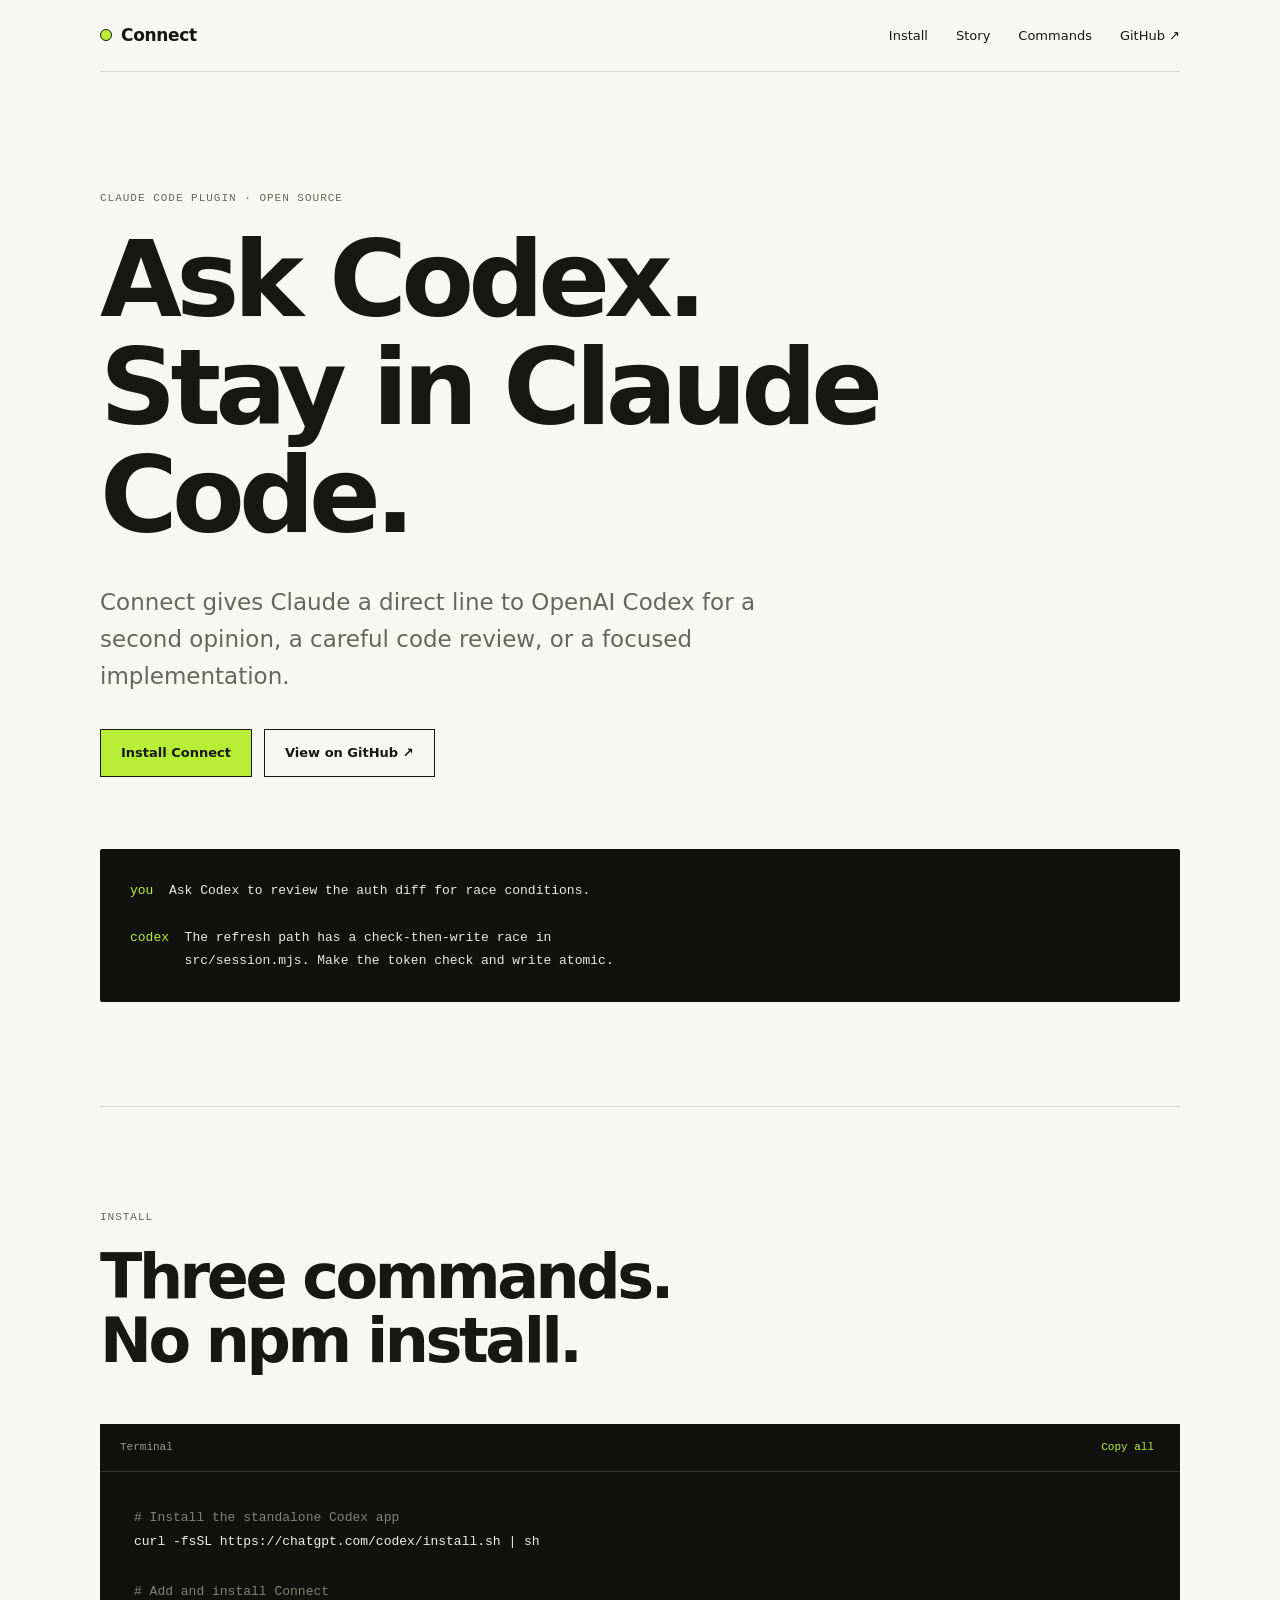
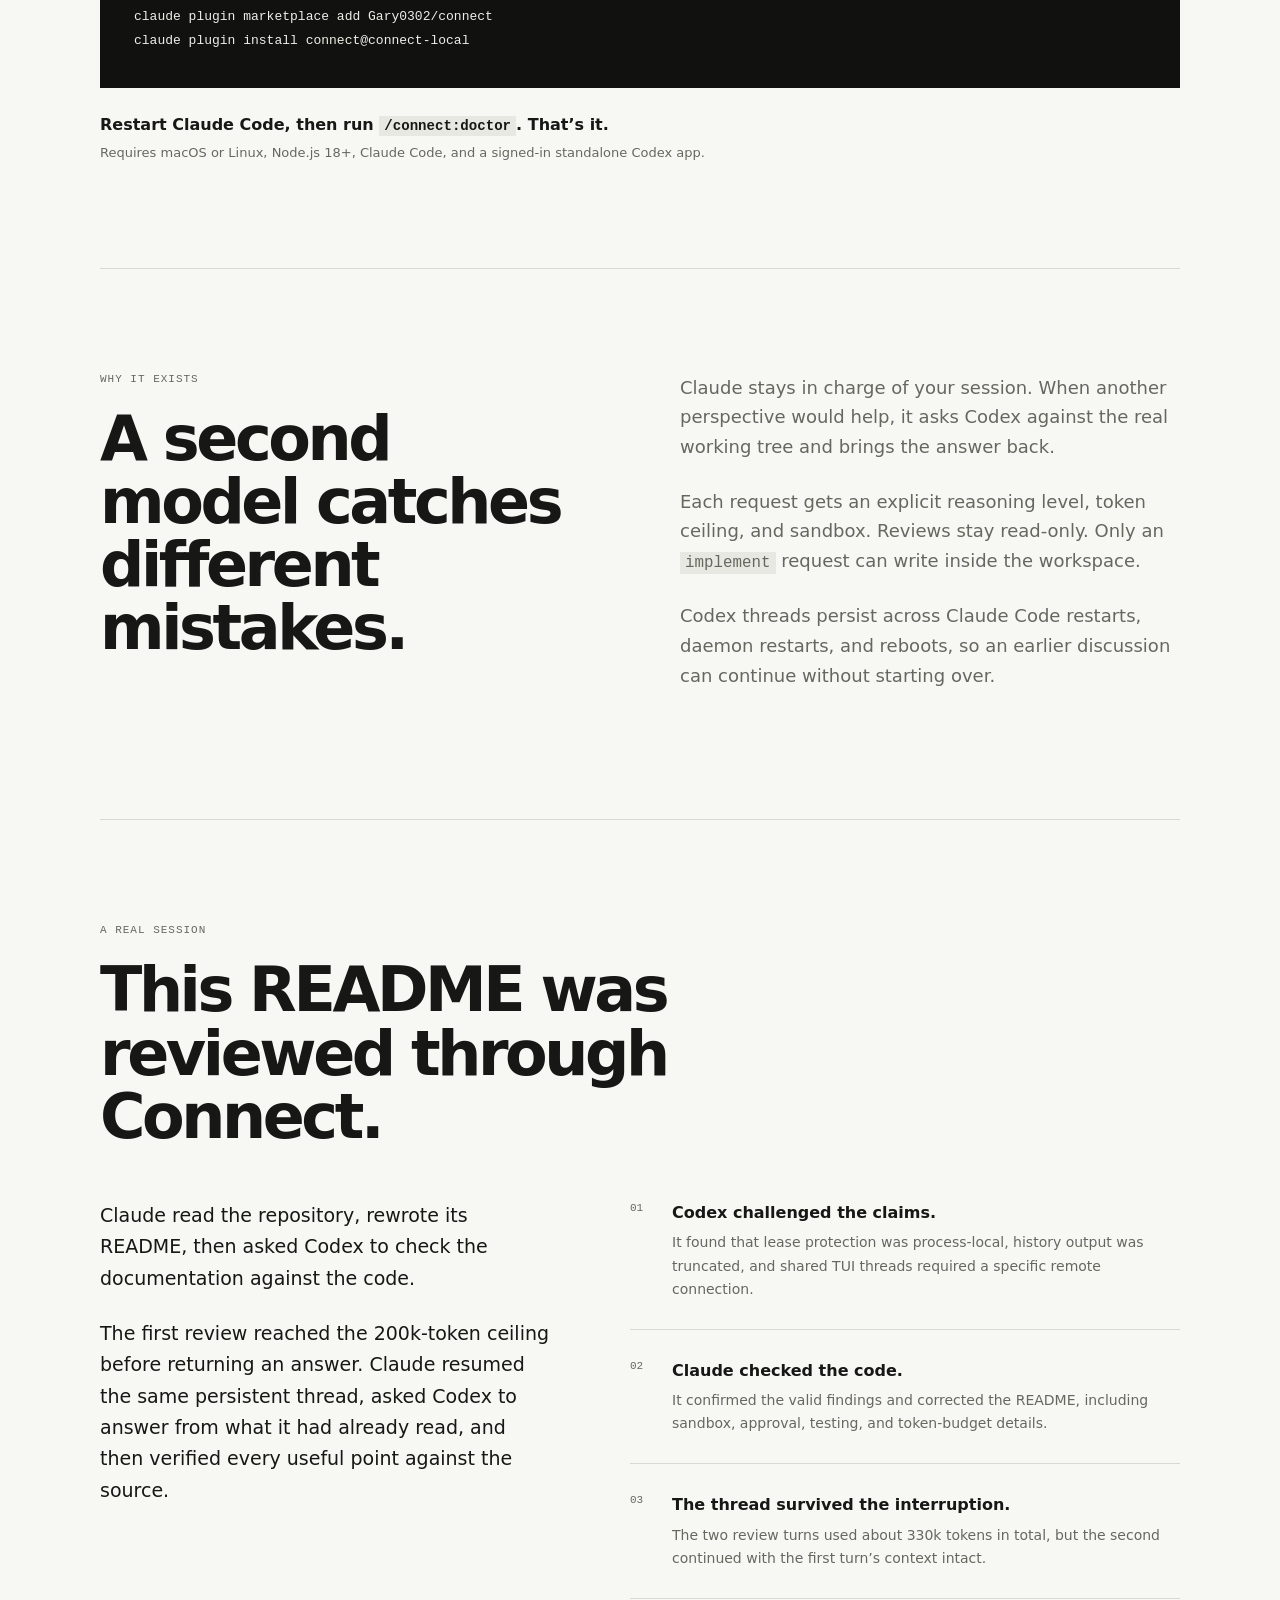
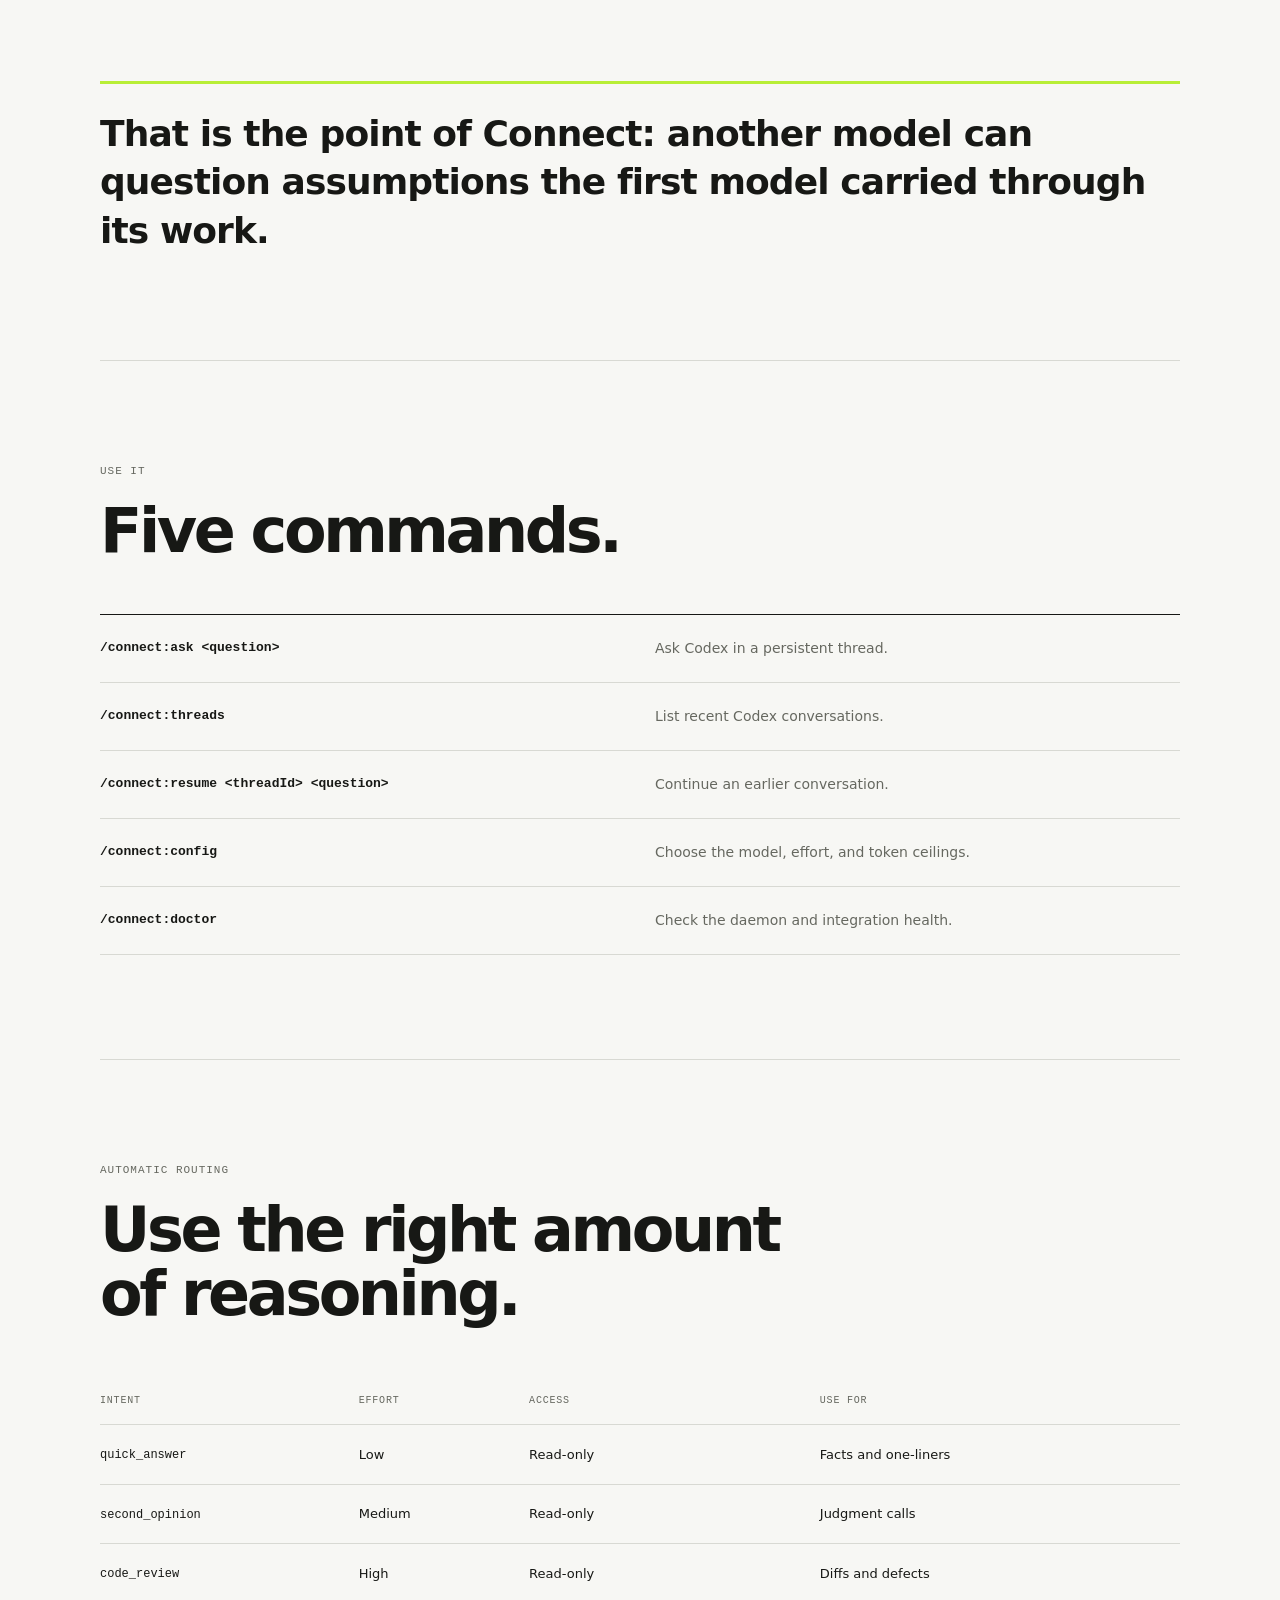
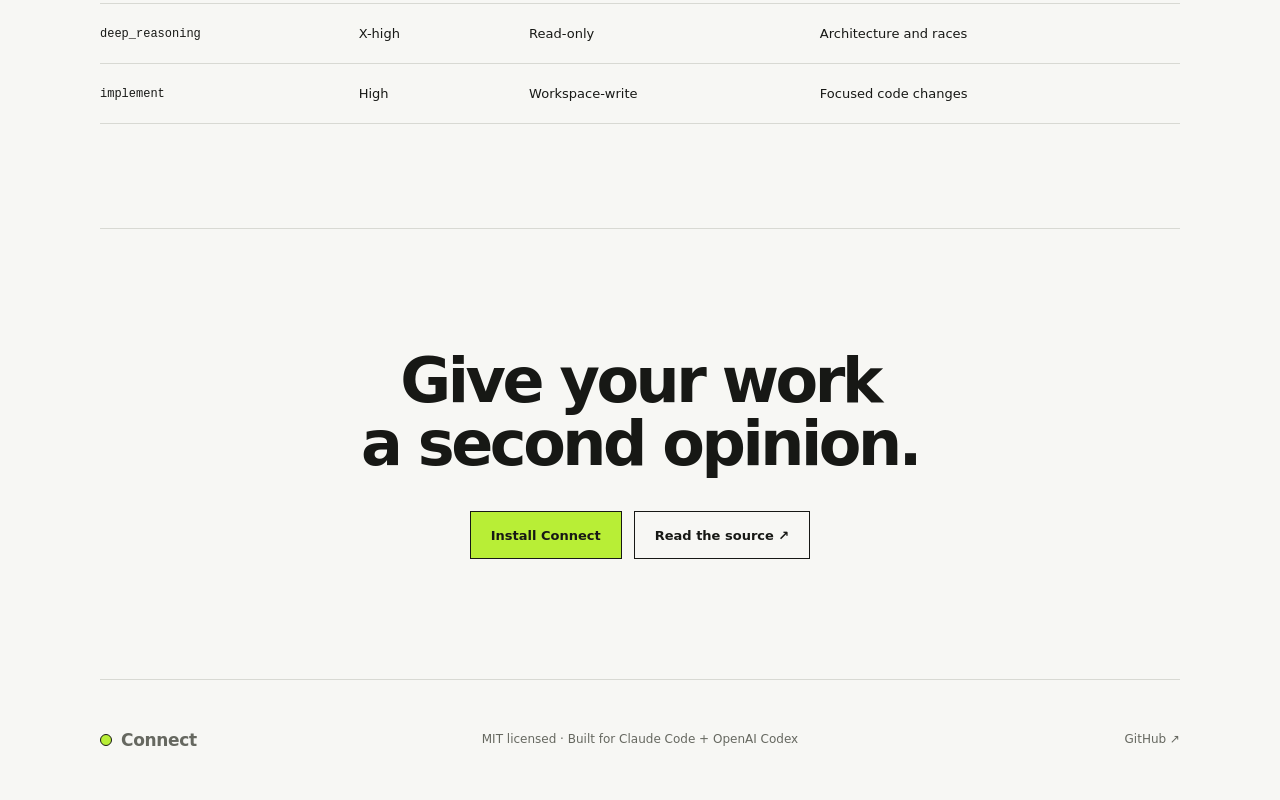
==== commit 9052668d: "Simplify product website and add real session story" ====
--- a/docs/index.html
+++ b/docs/index.html
@@ -3,30 +3,25 @@
   <head>
     <meta charset="utf-8" />
     <meta name="viewport" content="width=device-width, initial-scale=1" />
-    <title>Connect — OpenAI Codex inside Claude Code</title>
-    <meta name="description" content="Connect is a zero-dependency Claude Code plugin that brings OpenAI Codex into your terminal for second opinions, code reviews, implementation, and persistent conversations." />
-    <meta name="keywords" content="Claude Code plugin, OpenAI Codex, Codex MCP, Claude Code MCP, AI code review, multi-model coding" />
+    <title>Connect — Ask Codex from Claude Code</title>
+    <meta name="description" content="A simple, zero-dependency Claude Code plugin for asking OpenAI Codex for a second opinion, code review, or implementation." />
+    <meta name="keywords" content="Claude Code plugin, OpenAI Codex, Codex MCP, AI code review, second opinion" />
     <meta name="author" content="Gary" />
-    <meta name="theme-color" content="#0c0d0b" />
+    <meta name="theme-color" content="#f7f7f4" />
     <meta name="robots" content="index, follow, max-image-preview:large" />
     <link rel="canonical" href="https://gary0302.github.io/connect/" />
     <link rel="icon" href="favicon.svg" type="image/svg+xml" />
     <link rel="manifest" href="site.webmanifest" />
-    <link rel="preconnect" href="https://fonts.googleapis.com" />
-    <link rel="preconnect" href="https://fonts.gstatic.com" crossorigin />
-    <link href="https://fonts.googleapis.com/css2?family=DM+Mono:wght@300;400;500&family=Manrope:wght@400;500;600;700;800&display=swap" rel="stylesheet" />
     <link rel="stylesheet" href="styles.css" />
-
     <meta property="og:type" content="website" />
     <meta property="og:url" content="https://gary0302.github.io/connect/" />
-    <meta property="og:title" content="Connect — Two models. One terminal. Better decisions." />
-    <meta property="og:description" content="Ask OpenAI Codex from inside Claude Code. Persistent threads, cost-aware routing, and safe workspace access." />
+    <meta property="og:title" content="Connect — Ask Codex from Claude Code" />
+    <meta property="og:description" content="A zero-dependency bridge from Claude Code to OpenAI Codex, with persistent threads and safe task routing." />
     <meta property="og:image" content="https://gary0302.github.io/connect/og-image.svg" />
     <meta name="twitter:card" content="summary_large_image" />
-    <meta name="twitter:title" content="Connect — OpenAI Codex inside Claude Code" />
-    <meta name="twitter:description" content="A zero-dependency Claude Code plugin for independent reviews, second opinions, and implementation with Codex." />
+    <meta name="twitter:title" content="Connect — Ask Codex from Claude Code" />
+    <meta name="twitter:description" content="Second opinions, code reviews, and implementation with Codex—without leaving Claude Code." />
     <meta name="twitter:image" content="https://gary0302.github.io/connect/og-image.svg" />
-
     <script type="application/ld+json">
       {
         "@context": "https://schema.org",
@@ -34,7 +29,7 @@
         "name": "Connect",
         "applicationCategory": "DeveloperApplication",
         "operatingSystem": "macOS, Linux",
-        "description": "A zero-dependency Claude Code plugin that brings OpenAI Codex into Claude Code for second opinions, code review, implementation, and persistent conversations.",
+        "description": "A zero-dependency Claude Code plugin for asking OpenAI Codex for a second opinion, code review, or implementation.",
         "softwareVersion": "0.4.0",
         "license": "https://opensource.org/license/mit",
         "codeRepository": "https://github.com/Gary0302/connect",
@@ -45,255 +40,118 @@
     </script>
   </head>
   <body>
-    <a class="skip-link" href="#main">Skip to content</a>
-
-    <header class="site-header" data-header>
-      <a class="brand" href="#top" aria-label="Connect home">
-        <svg viewBox="0 0 36 36" aria-hidden="true"><path d="M11 9.5a8.5 8.5 0 1 0 0 17h3v-5h-3a3.5 3.5 0 1 1 0-7h4.5v-5H11Z"/><path d="M25 9.5h-3v5h3a3.5 3.5 0 1 1 0 7h-4.5v5H25a8.5 8.5 0 1 0 0-17Z"/><path d="M12.5 15.5h11v5h-11z"/></svg>
-        <span>Connect</span>
-      </a>
+    <a class="skip" href="#main">Skip to content</a>
+    <header>
+      <a class="logo" href="#top"><span></span>Connect</a>
       <nav aria-label="Main navigation">
-        <a href="#why">Why Connect</a>
-        <a href="#examples">Examples</a>
-        <a href="#how">How it works</a>
-        <a href="#faq">FAQ</a>
+        <a href="#install">Install</a>
+        <a href="#story">Story</a>
+        <a href="#commands">Commands</a>
+        <a href="https://github.com/Gary0302/connect">GitHub ↗</a>
       </nav>
-      <a class="button button-small button-ghost" href="https://github.com/Gary0302/connect" target="_blank" rel="noreferrer">
-        GitHub <span aria-hidden="true">↗</span>
-      </a>
     </header>
 
     <main id="main">
       <section class="hero" id="top">
-        <div class="hero-glow" aria-hidden="true"></div>
-        <div class="hero-copy reveal">
-          <div class="eyebrow"><span class="status-dot"></span> Claude Code plugin · v0.4.0</div>
-          <h1>Two models.<br /><em>One terminal.</em><br />Better decisions.</h1>
-          <p class="hero-lede">Bring OpenAI Codex into Claude Code for an independent review, a second opinion, or a focused implementation—without breaking your flow.</p>
-          <div class="hero-actions">
-            <a class="button button-primary" href="#install">Install Connect <span aria-hidden="true">↓</span></a>
-            <a class="button button-text" href="https://github.com/Gary0302/connect" target="_blank" rel="noreferrer">View source <span aria-hidden="true">↗</span></a>
-          </div>
-          <div class="hero-proof" aria-label="Project highlights">
-            <span>Zero dependencies</span><span>Persistent threads</span><span>MIT licensed</span>
-          </div>
+        <p class="label">Claude Code plugin · open source</p>
+        <h1>Ask Codex.<br />Stay in Claude Code.</h1>
+        <p class="intro">Connect gives Claude a direct line to OpenAI Codex for a second opinion, a careful code review, or a focused implementation.</p>
+        <div class="actions">
+          <a class="primary" href="#install">Install Connect</a>
+          <a class="secondary" href="https://github.com/Gary0302/connect">View on GitHub ↗</a>
         </div>
+        <pre class="example"><code><span>you</span>  Ask Codex to review the auth diff for race conditions.
 
-        <div class="terminal-wrap reveal" aria-label="Connect example in a terminal">
-          <div class="terminal-shadow"></div>
-          <div class="terminal">
-            <div class="terminal-bar">
-              <div class="traffic"><i></i><i></i><i></i></div>
-              <span>claude — ~/project</span>
-              <span class="terminal-meta">zsh</span>
-            </div>
-            <div class="terminal-body">
-              <div class="term-line"><span class="prompt">❯</span> <span class="command">/connect:ask</span> Review the auth diff for race conditions</div>
-              <div class="term-space"></div>
-              <div class="term-label"><span>CONNECT</span><b>CODE REVIEW</b></div>
-              <div class="term-output">Codex found a check-then-write race in</div>
-              <div class="term-output"><span class="file">src/session.mjs:184</span>. Two concurrent refreshes</div>
-              <div class="term-output">can both pass the stale-token check.</div>
-              <div class="term-space small"></div>
-              <div class="term-output dim">Suggested fix: make the token comparison and</div>
-              <div class="term-output dim">write atomic under the existing lease.</div>
-              <div class="term-rule"></div>
-              <div class="term-stats"><span>thread: 019b…f31a</span><span>gpt-5.6 · high · read-only</span></div>
-              <div class="term-line cursor-line"><span class="prompt">❯</span><span class="cursor"></span></div>
-            </div>
-          </div>
-          <div class="floating-note note-one"><span>01</span> Independent context</div>
-          <div class="floating-note note-two"><span>02</span> Scoped access</div>
+<span>codex</span>  The refresh path has a check-then-write race in
+       src/session.mjs. Make the token check and write atomic.</code></pre>
+      </section>
+
+      <section id="install">
+        <div class="section-title">
+          <p class="label">Install</p>
+          <h2>Three commands.<br />No npm install.</h2>
+        </div>
+        <div class="install-box">
+          <div class="install-head"><span>Terminal</span><button type="button" data-copy="install-code">Copy all</button></div>
+          <pre id="install-code"><code><span># Install the standalone Codex app</span>
+curl -fsSL https://chatgpt.com/codex/install.sh | sh
+
+<span># Add and install Connect</span>
+claude plugin marketplace add Gary0302/connect
+claude plugin install connect@connect-local</code></pre>
+        </div>
+        <p class="after-install">Restart Claude Code, then run <code>/connect:doctor</code>. That’s it.</p>
+        <p class="requirements">Requires macOS or Linux, Node.js 18+, Claude Code, and a signed-in standalone Codex app.</p>
+      </section>
+
+      <section class="split" id="about">
+        <div class="section-title">
+          <p class="label">Why it exists</p>
+          <h2>A second model catches different mistakes.</h2>
+        </div>
+        <div class="prose">
+          <p>Claude stays in charge of your session. When another perspective would help, it asks Codex against the real working tree and brings the answer back.</p>
+          <p>Each request gets an explicit reasoning level, token ceiling, and sandbox. Reviews stay read-only. Only an <code>implement</code> request can write inside the workspace.</p>
+          <p>Codex threads persist across Claude Code restarts, daemon restarts, and reboots, so an earlier discussion can continue without starting over.</p>
         </div>
       </section>
 
-      <section class="trust-strip" aria-label="Core capabilities">
-        <p>Built for the moment when <strong>one model is not enough.</strong></p>
-        <div class="marquee" aria-hidden="true">
-          <span>SECOND OPINIONS</span><i>✦</i><span>CODE REVIEWS</span><i>✦</i><span>DEEP REASONING</span><i>✦</i><span>IMPLEMENTATION</span><i>✦</i><span>PERSISTENT MEMORY</span>
+      <section id="story">
+        <div class="section-title">
+          <p class="label">A real session</p>
+          <h2>This README was reviewed through Connect.</h2>
+        </div>
+        <div class="story-grid">
+          <div class="story-lead">
+            <p>Claude read the repository, rewrote its README, then asked Codex to check the documentation against the code.</p>
+            <p>The first review reached the 200k-token ceiling before returning an answer. Claude resumed the same persistent thread, asked Codex to answer from what it had already read, and then verified every useful point against the source.</p>
+          </div>
+          <ol>
+            <li><b>Codex challenged the claims.</b><span>It found that lease protection was process-local, history output was truncated, and shared TUI threads required a specific remote connection.</span></li>
+            <li><b>Claude checked the code.</b><span>It confirmed the valid findings and corrected the README, including sandbox, approval, testing, and token-budget details.</span></li>
+            <li><b>The thread survived the interruption.</b><span>The two review turns used about 330k tokens in total, but the second continued with the first turn’s context intact.</span></li>
+          </ol>
+        </div>
+        <blockquote>That is the point of Connect: another model can question assumptions the first model carried through its work.</blockquote>
+      </section>
+
+      <section id="commands">
+        <div class="section-title"><p class="label">Use it</p><h2>Five commands.</h2></div>
+        <div class="command-list">
+          <div><code>/connect:ask &lt;question&gt;</code><span>Ask Codex in a persistent thread.</span></div>
+          <div><code>/connect:threads</code><span>List recent Codex conversations.</span></div>
+          <div><code>/connect:resume &lt;threadId&gt; &lt;question&gt;</code><span>Continue an earlier conversation.</span></div>
+          <div><code>/connect:config</code><span>Choose the model, effort, and token ceilings.</span></div>
+          <div><code>/connect:doctor</code><span>Check the daemon and integration health.</span></div>
         </div>
       </section>
 
-      <section class="section why" id="why">
-        <div class="section-kicker reveal">01 / Why Connect</div>
-        <div class="section-heading reveal">
-          <h2>Another perspective,<br />right where you work.</h2>
-          <p>Claude stays in charge of the session. Codex joins only when a different model can improve the answer.</p>
-        </div>
-        <div class="feature-grid">
-          <article class="feature-card feature-wide reveal">
-            <div class="feature-number">01</div>
-            <div class="feature-content">
-              <h3>Independent by design</h3>
-              <p>Codex reads the actual working tree and reaches its own conclusion. Ask for a sanity check, challenge an architecture choice, or review a risky diff.</p>
-              <div class="mini-dialogue">
-                <div><span>CLAUDE</span><p>I’d use an optimistic lock here.</p></div>
-                <div><span>CODEX</span><p>That works, but the retry path can starve under burst traffic.</p></div>
-              </div>
-            </div>
-          </article>
-          <article class="feature-card reveal">
-            <div class="feature-number">02</div>
-            <div class="feature-icon route-icon" aria-hidden="true"><i></i><i></i><i></i><i></i><i></i></div>
-            <h3>Spend thought where it matters</h3>
-            <p>Five intent routes choose the reasoning effort, token ceiling, and sandbox for each task.</p>
-            <a href="#routes">See the routing table <span>→</span></a>
-          </article>
-          <article class="feature-card dark-card reveal">
-            <div class="feature-number">03</div>
-            <div class="thread-art" aria-hidden="true"><span></span><span></span><span></span><b></b></div>
-            <h3>Pick up where you left off</h3>
-            <p>Threads live on the shared Codex daemon. Resume a conversation after Claude Code restarts—or even after a reboot.</p>
-            <code>/connect:resume 019b…</code>
-          </article>
-          <article class="feature-card feature-wide safety reveal">
-            <div class="feature-number">04</div>
-            <div class="feature-content">
-              <h3>Read-only until you say otherwise</h3>
-              <p>Questions, reviews, and deep reasoning run read-only. Only the explicit <code>implement</code> route can write, and it stays inside the workspace.</p>
-              <div class="safety-row">
-                <span><i class="lock"></i> review <b>read-only</b></span>
-                <span><i class="lock"></i> reasoning <b>read-only</b></span>
-                <span class="write"><i class="pen"></i> implement <b>workspace-write</b></span>
-              </div>
-            </div>
-          </article>
+      <section class="routing">
+        <div class="section-title"><p class="label">Automatic routing</p><h2>Use the right amount of reasoning.</h2></div>
+        <div class="table-wrap">
+          <table>
+            <thead><tr><th>Intent</th><th>Effort</th><th>Access</th><th>Use for</th></tr></thead>
+            <tbody>
+              <tr><td><code>quick_answer</code></td><td>Low</td><td>Read-only</td><td>Facts and one-liners</td></tr>
+              <tr><td><code>second_opinion</code></td><td>Medium</td><td>Read-only</td><td>Judgment calls</td></tr>
+              <tr><td><code>code_review</code></td><td>High</td><td>Read-only</td><td>Diffs and defects</td></tr>
+              <tr><td><code>deep_reasoning</code></td><td>X-high</td><td>Read-only</td><td>Architecture and races</td></tr>
+              <tr><td><code>implement</code></td><td>High</td><td>Workspace-write</td><td>Focused code changes</td></tr>
+            </tbody>
+          </table>
         </div>
       </section>
 
-      <section class="section examples" id="examples">
-        <div class="section-kicker light reveal">02 / See it in action</div>
-        <div class="section-heading light reveal">
-          <h2>Ask naturally.<br />Get a second mind.</h2>
-          <p>Use a slash command, or simply tell Claude to ask Codex. Connect chooses the right amount of reasoning for the job.</p>
-        </div>
-
-        <div class="example-shell reveal">
-          <div class="example-tabs" role="tablist" aria-label="Connect examples">
-            <button role="tab" aria-selected="true" aria-controls="example-review" id="tab-review" data-example="review">Code review</button>
-            <button role="tab" aria-selected="false" aria-controls="example-opinion" id="tab-opinion" data-example="opinion">Second opinion</button>
-            <button role="tab" aria-selected="false" aria-controls="example-deep" id="tab-deep" data-example="deep">Deep reasoning</button>
-            <button role="tab" aria-selected="false" aria-controls="example-build" id="tab-build" data-example="build">Implement</button>
-          </div>
-          <div class="example-window">
-            <div class="example-code active" id="example-review" role="tabpanel" aria-labelledby="tab-review" data-panel="review">
-              <div class="code-label">YOU → CLAUDE</div>
-              <p>Ask Codex to review the payment callback diff for security issues.</p>
-              <div class="connector"><i></i><span>Connect routes as <b>code_review</b></span></div>
-              <div class="code-label green">CODEX</div>
-              <p class="response">Two issues: the signature is compared after parsing attacker-controlled fields, and the idempotency key is written after fulfilment. Verify the raw body first, then claim the key atomically.</p>
-            </div>
-            <div class="example-code" id="example-opinion" role="tabpanel" aria-labelledby="tab-opinion" data-panel="opinion" hidden>
-              <div class="code-label">YOU → CLAUDE</div>
-              <p>Get a second opinion from Codex: should this cache live in-process or in Redis?</p>
-              <div class="connector"><i></i><span>Connect routes as <b>second_opinion</b></span></div>
-              <div class="code-label green">CODEX</div>
-              <p class="response">Keep it in-process while one worker owns each key. Move to Redis only when cross-worker consistency becomes a real requirement; today it adds a network dependency without solving an observed problem.</p>
-            </div>
-            <div class="example-code" id="example-deep" role="tabpanel" aria-labelledby="tab-deep" data-panel="deep" hidden>
-              <div class="code-label">YOU → CLAUDE</div>
-              <p>Have Codex stress-test the lease protocol for split-brain and clock skew.</p>
-              <div class="connector"><i></i><span>Connect routes as <b>deep_reasoning</b></span></div>
-              <div class="code-label green">CODEX</div>
-              <p class="response">Wall-clock expiry alone cannot fence a paused writer. Add a monotonically increasing token to every lease and require it on writes; the storage layer must reject tokens older than the latest issued value.</p>
-            </div>
-            <div class="example-code" id="example-build" role="tabpanel" aria-labelledby="tab-build" data-panel="build" hidden>
-              <div class="code-label">YOU → CLAUDE</div>
-              <p>Ask Codex to implement the fix and update the focused test.</p>
-              <div class="connector write-connector"><i></i><span>Connect routes as <b>implement</b></span></div>
-              <div class="code-label green">CODEX</div>
-              <p class="response">Updated the lease guard to reject stale fencing tokens and added a concurrent-writer regression test. The focused suite passes: 18 checks, 0 failures.</p>
-            </div>
-          </div>
-        </div>
-      </section>
-
-      <section class="section routes" id="routes">
-        <div class="section-kicker reveal">03 / Built-in judgment</div>
-        <div class="section-heading reveal">
-          <h2>Every question gets<br />the right-sized brain.</h2>
-          <p>A one-line fact should not cost the same as a race-condition audit. Connect pins effort and a token ceiling on every turn.</p>
-        </div>
-        <div class="route-table reveal">
-          <div class="route-row route-head"><span>Intent</span><span>Effort</span><span>Access</span><span>Best for</span></div>
-          <div class="route-row"><span><i class="route-dot lime"></i>quick_answer</span><span>Low</span><span class="pill">Read-only</span><span>Facts, versions, one-liners</span></div>
-          <div class="route-row"><span><i class="route-dot blue"></i>second_opinion</span><span>Medium</span><span class="pill">Read-only</span><span>Judgment calls and sanity checks</span></div>
-          <div class="route-row"><span><i class="route-dot orange"></i>code_review</span><span>High</span><span class="pill">Read-only</span><span>Diffs, defects, regressions</span></div>
-          <div class="route-row"><span><i class="route-dot violet"></i>deep_reasoning</span><span>X-high</span><span class="pill">Read-only</span><span>Architecture, protocols, races</span></div>
-          <div class="route-row"><span><i class="route-dot coral"></i>implement</span><span>High</span><span class="pill pill-write">Workspace-write</span><span>Focused code changes</span></div>
-        </div>
-        <p class="route-note reveal"><span>Measured in development:</span> an un-routed one-line question inherited x-high effort and used 273k tokens. The <code>quick_answer</code> route cut that to about 16k.</p>
-      </section>
-
-      <section class="section how" id="how">
-        <div class="section-kicker reveal">04 / How it works</div>
-        <div class="section-heading reveal">
-          <h2>A small bridge between<br />two powerful tools.</h2>
-        </div>
-        <div class="flow reveal" aria-label="Claude Code sends a routed request through Connect to a shared Codex daemon">
-          <div class="flow-node"><b>01</b><span>Claude Code</span><small>Your active session</small></div>
-          <div class="flow-line"><span>prompt + intent</span><i></i></div>
-          <div class="flow-node connect-node"><b>02</b><span>Connect</span><small>MCP + routing</small></div>
-          <div class="flow-line"><span>scoped turn</span><i></i></div>
-          <div class="flow-node"><b>03</b><span>Codex daemon</span><small>Persistent threads</small></div>
-        </div>
-        <div class="command-grid reveal">
-          <article><code>/connect:ask</code><p>Ask Codex and start a persistent thread.</p></article>
-          <article><code>/connect:threads</code><p>List recent conversations.</p></article>
-          <article><code>/connect:resume</code><p>Continue with full thread memory.</p></article>
-          <article><code>/connect:config</code><p>Choose model, effort, and ceilings.</p></article>
-          <article><code>/connect:doctor</code><p>Check daemon and integration health.</p></article>
-        </div>
-      </section>
-
-      <section class="install" id="install">
-        <div class="install-copy reveal">
-          <div class="section-kicker light">05 / Get connected</div>
-          <h2>One install.<br />A second perspective.</h2>
-          <p>Connect has no npm dependencies. Install the standalone Codex app, add the marketplace, then run the health check.</p>
-          <div class="requirements"><span>Requires Node.js 20+</span><span>Claude Code</span><span>Codex app</span></div>
-        </div>
-        <div class="install-terminal reveal">
-          <div class="install-tabs"><span>Terminal</span><button class="copy-all" data-copy-target="install-code">Copy all</button></div>
-          <pre id="install-code"><code><span class="comment"># 1. Install the standalone Codex app</span>
-<span class="shell">$</span> curl -fsSL https://chatgpt.com/codex/install.sh | sh
-
-<span class="comment"># 2. Add Connect to Claude Code</span>
-<span class="shell">$</span> claude plugin marketplace add Gary0302/connect
-<span class="shell">$</span> claude plugin install connect@connect-local
-
-<span class="comment"># 3. Restart Claude Code, then verify</span>
-<span class="shell">$</span> /connect:doctor</code></pre>
-        </div>
-      </section>
-
-      <section class="section faq" id="faq">
-        <div class="section-kicker reveal">06 / Questions</div>
-        <div class="section-heading reveal"><h2>The practical details.</h2></div>
-        <div class="faq-list">
-          <details class="reveal"><summary>Does Connect send my code to another service?<span></span></summary><p>Connect asks the local Codex app-server to run Codex against your working directory. The same OpenAI account and Codex setup you already use apply. Review and reasoning routes are read-only; only the explicit implementation route can edit workspace files.</p></details>
-          <details class="reveal"><summary>Does it install npm packages?<span></span></summary><p>No. The plugin and MCP server use Node.js built-ins only. You do need the standalone Codex installation because Connect talks to its shared local daemon.</p></details>
-          <details class="reveal"><summary>Can I continue an earlier conversation?<span></span></summary><p>Yes. Every answer includes a thread ID. Use <code>/connect:resume &lt;threadId&gt; &lt;question&gt;</code>, or list recent conversations with <code>/connect:threads</code>.</p></details>
-          <details class="reveal"><summary>Can I choose the Codex model and reasoning level?<span></span></summary><p>Yes. <code>/connect:config</code> opens an interactive picker for the model, effort, token ceilings, and what should happen to existing threads after a model change.</p></details>
-          <details class="reveal"><summary>Why use two coding models?<span></span></summary><p>They fail differently. An independent model can spot an assumption the first model carried through its entire answer. Connect makes that cross-check quick enough to use on the decisions that deserve it.</p></details>
-        </div>
-      </section>
-
-      <section class="final-cta">
-        <div class="final-mark" aria-hidden="true"><span>C</span><span>C</span></div>
-        <p>Claude Code, meet Codex.</p>
-        <h2>Give your code<br />a second opinion.</h2>
-        <div class="hero-actions">
-          <a class="button button-primary" href="#install">Install Connect <span>↓</span></a>
-          <a class="button button-text light-text" href="https://github.com/Gary0302/connect" target="_blank" rel="noreferrer">Star on GitHub <span>↗</span></a>
-        </div>
+      <section class="final">
+        <h2>Give your work<br />a second opinion.</h2>
+        <div class="actions"><a class="primary" href="#install">Install Connect</a><a class="secondary" href="https://github.com/Gary0302/connect">Read the source ↗</a></div>
       </section>
     </main>
 
     <footer>
-      <a class="brand footer-brand" href="#top"><svg viewBox="0 0 36 36" aria-hidden="true"><path d="M11 9.5a8.5 8.5 0 1 0 0 17h3v-5h-3a3.5 3.5 0 1 1 0-7h4.5v-5H11Z"/><path d="M25 9.5h-3v5h3a3.5 3.5 0 1 1 0 7h-4.5v5H25a8.5 8.5 0 1 0 0-17Z"/><path d="M12.5 15.5h11v5h-11z"/></svg><span>Connect</span></a>
-      <p>Open source under the MIT License.<br />Built for Claude Code + OpenAI Codex.</p>
-      <div><a href="https://github.com/Gary0302/connect">GitHub</a><a href="https://github.com/Gary0302/connect/issues">Issues</a><a href="#top">Back to top ↑</a></div>
+      <a class="logo" href="#top"><span></span>Connect</a>
+      <p>MIT licensed · Built for Claude Code + OpenAI Codex</p>
+      <a href="https://github.com/Gary0302/connect">GitHub ↗</a>
     </footer>
     <script src="app.js" defer></script>
   </body>
--- a/docs/styles.css
+++ b/docs/styles.css
@@ -1,145 +1,101 @@
 :root {
-  --ink: #11120f;
-  --paper: #f3f0e8;
-  --paper-2: #e9e5db;
-  --acid: #cbff46;
-  --acid-dark: #aee52b;
-  --muted: #6e7068;
-  --line: rgba(17, 18, 15, 0.16);
-  --mono: "DM Mono", monospace;
-  --sans: "Manrope", system-ui, sans-serif;
+  --bg: #f7f7f4;
+  --text: #171815;
+  --muted: #666860;
+  --line: #d8d9d3;
+  --accent: #b8ee36;
+  --code: #11120f;
+  --sans: Inter, ui-sans-serif, system-ui, -apple-system, BlinkMacSystemFont, "Segoe UI", sans-serif;
+  --mono: "SFMono-Regular", Consolas, "Liberation Mono", monospace;
 }
 
 * { box-sizing: border-box; }
 html { scroll-behavior: smooth; }
-body { margin: 0; background: var(--paper); color: var(--ink); font-family: var(--sans); font-size: 16px; line-height: 1.6; overflow-x: hidden; }
+body { margin: 0; background: var(--bg); color: var(--text); font-family: var(--sans); line-height: 1.65; }
 a { color: inherit; text-decoration: none; }
-button { font: inherit; }
 code, pre { font-family: var(--mono); }
-.skip-link { position: fixed; z-index: 100; left: 16px; top: -80px; padding: 10px 16px; background: var(--acid); color: #000; }
-.skip-link:focus { top: 16px; }
+.skip { position: absolute; left: 20px; top: -60px; background: var(--text); color: white; padding: 8px 12px; }
+.skip:focus { top: 10px; }
 
-.site-header { position: fixed; z-index: 50; inset: 0 0 auto; height: 76px; padding: 0 clamp(22px, 4vw, 70px); display: flex; align-items: center; justify-content: space-between; border-bottom: 1px solid transparent; transition: .3s ease; }
-.site-header.scrolled { height: 64px; background: rgba(243, 240, 232, .88); backdrop-filter: blur(18px); border-color: var(--line); }
-.brand { display: inline-flex; align-items: center; gap: 10px; font-weight: 800; letter-spacing: -.03em; font-size: 20px; }
-.brand svg { width: 28px; fill: currentColor; }
-nav { display: flex; gap: clamp(18px, 3vw, 40px); font-size: 13px; font-weight: 600; }
-nav a { transition: opacity .2s; }
-nav a:hover { opacity: .55; }
-.button { display: inline-flex; justify-content: center; align-items: center; gap: 18px; min-height: 52px; padding: 0 22px; border: 1px solid currentColor; font-size: 13px; font-weight: 700; transition: .2s ease; }
-.button span { font-size: 16px; }
-.button-small { min-height: 40px; padding: 0 16px; }
-.button-ghost { border-color: var(--line); }
-.button-ghost:hover { background: var(--ink); color: var(--paper); }
-.button-primary { background: var(--acid); border-color: var(--acid); color: #111; box-shadow: 5px 5px 0 #111; }
-.button-primary:hover { transform: translate(2px, 2px); box-shadow: 3px 3px 0 #111; }
-.button-text { border-color: transparent; padding-inline: 8px; }
-.button-text:hover { opacity: .55; }
+header, main, footer { width: min(1080px, calc(100% - 40px)); margin-inline: auto; }
+header { height: 72px; display: flex; align-items: center; justify-content: space-between; border-bottom: 1px solid var(--line); }
+.logo { display: inline-flex; align-items: center; gap: 9px; font-size: 17px; font-weight: 750; letter-spacing: -.02em; }
+.logo span { width: 12px; height: 12px; border-radius: 50%; background: var(--accent); border: 1px solid var(--text); }
+nav { display: flex; gap: 28px; font-size: 13px; }
+nav a:hover, footer a:hover { text-decoration: underline; text-underline-offset: 4px; }
 
-.hero { min-height: 860px; padding: 170px clamp(24px, 6vw, 96px) 110px; display: grid; grid-template-columns: minmax(400px, .9fr) minmax(520px, 1.1fr); gap: clamp(48px, 7vw, 120px); align-items: center; position: relative; }
-.hero-glow { position: absolute; right: -16vw; top: -28vw; width: 62vw; height: 62vw; border-radius: 50%; background: radial-gradient(circle, rgba(203, 255, 70, .32), rgba(203, 255, 70, 0) 67%); pointer-events: none; }
-.eyebrow, .section-kicker { font-family: var(--mono); font-size: 11px; letter-spacing: .13em; text-transform: uppercase; font-weight: 500; }
-.eyebrow { display: flex; align-items: center; gap: 10px; margin-bottom: 30px; }
-.status-dot { width: 8px; height: 8px; border-radius: 50%; background: var(--acid-dark); box-shadow: 0 0 0 5px rgba(174, 229, 43, .16); }
-h1 { margin: 0; font-size: clamp(58px, 6.2vw, 94px); line-height: .94; letter-spacing: -.07em; font-weight: 700; }
-h1 em { font-family: Georgia, serif; font-weight: 400; color: #6b6c66; }
-.hero-lede { max-width: 600px; margin: 34px 0; color: #52544e; font-size: clamp(17px, 1.5vw, 21px); line-height: 1.65; }
-.hero-actions { display: flex; align-items: center; gap: 16px; }
-.hero-proof { margin-top: 40px; display: flex; gap: 30px; color: var(--muted); font-family: var(--mono); font-size: 10px; text-transform: uppercase; letter-spacing: .08em; }
-.hero-proof span::before { content: "✓"; color: #659100; margin-right: 8px; font-weight: 700; }
+section { padding: 104px 0; border-bottom: 1px solid var(--line); }
+.hero { padding-top: 120px; }
+.label { margin: 0 0 22px; color: var(--muted); font: 11px var(--mono); letter-spacing: .09em; text-transform: uppercase; }
+h1, h2 { margin: 0; letter-spacing: -.055em; line-height: 1.02; }
+h1 { max-width: 850px; font-size: clamp(58px, 9vw, 106px); }
+h2 { max-width: 740px; font-size: clamp(38px, 5vw, 62px); }
+.intro { max-width: 680px; margin: 34px 0; color: var(--muted); font-size: clamp(18px, 2vw, 23px); line-height: 1.6; }
+.actions { display: flex; flex-wrap: wrap; gap: 12px; align-items: center; }
+.primary, .secondary { display: inline-flex; align-items: center; justify-content: center; min-height: 48px; padding: 0 20px; font-size: 13px; font-weight: 700; border: 1px solid var(--text); }
+.primary { background: var(--accent); }
+.primary:hover { background: #a8df24; }
+.secondary:hover { background: white; }
+.example { margin: 72px 0 0; padding: 30px; overflow-x: auto; background: var(--code); color: #e8e9e3; font-size: 13px; line-height: 1.8; border-radius: 2px; }
+.example span { color: var(--accent); }
 
-.terminal-wrap { position: relative; z-index: 1; }
-.terminal-shadow { position: absolute; inset: 26px -22px -24px 28px; background: var(--acid); border: 1px solid #111; }
-.terminal { position: relative; background: #0d0e0c; color: #f5f3ea; border: 1px solid #000; box-shadow: 0 24px 80px rgba(0,0,0,.2); }
-.terminal-bar { height: 46px; padding: 0 18px; display: flex; align-items: center; justify-content: space-between; border-bottom: 1px solid #2b2d28; color: #91938b; font: 10px var(--mono); }
-.traffic { display: flex; gap: 6px; }
-.traffic i { width: 8px; height: 8px; border-radius: 50%; background: #444740; }
-.terminal-meta { text-transform: uppercase; }
-.terminal-body { min-height: 430px; padding: clamp(25px, 4vw, 44px); font: clamp(11px, 1.1vw, 14px)/1.85 var(--mono); }
-.term-line { white-space: nowrap; }
-.prompt { color: var(--acid); margin-right: 8px; }
-.command { color: var(--acid); }
-.term-space { height: 28px; }.term-space.small { height: 12px; }
-.term-label { display: flex; align-items: center; gap: 12px; margin-bottom: 17px; }
-.term-label span { padding: 2px 7px; color: #111; background: var(--acid); font-size: 9px; font-weight: 700; }
-.term-label b { color: #8e9088; font-size: 10px; letter-spacing: .1em; }
-.term-output { color: #e4e2da; }.term-output.dim { color: #92958c; }.file { color: #f2b36f; }
-.term-rule { height: 1px; background: #292b27; margin: 24px 0 13px; }
-.term-stats { color: #74776f; display: flex; justify-content: space-between; font-size: 9px; }
-.cursor-line { margin-top: 23px; }.cursor { display: inline-block; width: 7px; height: 14px; vertical-align: middle; background: var(--acid); animation: blink 1s step-end infinite; }
-@keyframes blink { 50% { opacity: 0; } }
-.floating-note { position: absolute; z-index: 3; display: flex; gap: 10px; align-items: center; padding: 10px 13px; background: var(--paper); border: 1px solid #111; box-shadow: 3px 3px 0 #111; font: 9px var(--mono); text-transform: uppercase; letter-spacing: .07em; }
-.floating-note span { color: #82847d; }.note-one { top: -27px; right: 18px; }.note-two { bottom: -44px; left: 60px; }
+.section-title { margin-bottom: 52px; }
+.install-box { background: var(--code); color: #eeefe9; }
+.install-head { display: flex; align-items: center; justify-content: space-between; height: 48px; padding: 0 20px; border-bottom: 1px solid #33352f; color: #989a92; font: 11px var(--mono); }
+.install-head button { border: 0; background: none; color: var(--accent); font: inherit; cursor: pointer; }
+.install-box pre { margin: 0; padding: 34px; overflow-x: auto; font-size: 13px; line-height: 1.9; }
+.install-box code span { color: #7f8279; }
+.after-install { margin: 24px 0 4px; font-weight: 650; }
+.after-install code, .prose code { padding: 2px 5px; background: #e7e8e2; font-size: .88em; }
+.requirements { margin: 0; color: var(--muted); font-size: 13px; }
 
-.trust-strip { overflow: hidden; border-block: 1px solid var(--line); text-align: center; padding: 30px 0 0; }
-.trust-strip p { margin: 0 0 26px; font-family: Georgia, serif; font-style: italic; font-size: 16px; color: #73756d; }
-.trust-strip p strong { color: var(--ink); font-family: var(--sans); font-style: normal; }
-.marquee { display: flex; width: max-content; gap: 25px; align-items: center; padding: 12px 0; background: var(--ink); color: var(--paper); font: 10px var(--mono); letter-spacing: .16em; }
-.marquee::before, .marquee::after { content: "SECOND OPINIONS ✦ CODE REVIEWS ✦ DEEP REASONING ✦ IMPLEMENTATION ✦ PERSISTENT MEMORY ✦"; word-spacing: 20px; white-space: nowrap; }
-.marquee > * { display: none; }
+.split { display: grid; grid-template-columns: 1fr 1fr; gap: 80px; }
+.split .section-title { margin: 0; }
+.prose p { margin: 0 0 25px; color: var(--muted); font-size: 18px; }
+.story-grid { display: grid; grid-template-columns: .9fr 1.1fr; gap: 80px; }
+.story-lead p { margin: 0 0 24px; font-size: 19px; }
+.story-grid ol { margin: 0; padding: 0; list-style: none; counter-reset: story; }
+.story-grid li { position: relative; padding: 0 0 28px 42px; border-bottom: 1px solid var(--line); margin-bottom: 28px; counter-increment: story; }
+.story-grid li::before { content: "0" counter(story); position: absolute; left: 0; top: 2px; color: var(--muted); font: 11px var(--mono); }
+.story-grid li b { display: block; margin-bottom: 5px; }
+.story-grid li span { display: block; color: var(--muted); font-size: 14px; }
+blockquote { margin: 54px 0 0; padding: 26px 0 0; border-top: 3px solid var(--accent); font-size: clamp(24px, 3vw, 36px); font-weight: 650; line-height: 1.35; letter-spacing: -.025em; }
 
-.section { padding: 120px clamp(24px, 7vw, 112px); }
-.section-kicker { padding-bottom: 17px; border-bottom: 1px solid var(--line); color: #7a7c74; }
-.section-kicker.light { color: #a2a49c; border-color: #363832; }
-.section-heading { margin: 50px 0 60px; display: grid; grid-template-columns: 1.35fr .65fr; gap: 60px; align-items: end; }
-.section-heading h2, .install h2, .final-cta h2 { margin: 0; font-size: clamp(42px, 5vw, 74px); line-height: 1.04; letter-spacing: -.055em; }
-.section-heading p { max-width: 480px; margin: 0 0 7px; color: var(--muted); font-size: 17px; }
-.section-heading.light h2 { color: #f5f3ea; }.section-heading.light p { color: #aaaca5; }
+.command-list { border-top: 1px solid var(--text); }
+.command-list div { display: grid; grid-template-columns: 1fr 1fr; gap: 30px; padding: 22px 0; border-bottom: 1px solid var(--line); }
+.command-list code { font-size: 13px; font-weight: 650; }
+.command-list span { color: var(--muted); font-size: 14px; }
+.table-wrap { overflow-x: auto; }
+table { width: 100%; border-collapse: collapse; font-size: 13px; text-align: left; }
+th { color: var(--muted); font: 10px var(--mono); text-transform: uppercase; letter-spacing: .08em; }
+th, td { padding: 18px 14px; border-bottom: 1px solid var(--line); }
+th:first-child, td:first-child { padding-left: 0; }
+td code { font-size: 12px; }
 
-.feature-grid { display: grid; grid-template-columns: repeat(2, 1fr); gap: 16px; }
-.feature-card { position: relative; min-height: 420px; padding: 38px; border: 1px solid var(--line); background: #efede5; overflow: hidden; }
-.feature-wide { grid-column: 1 / -1; min-height: 380px; }
-.feature-number { position: absolute; right: 28px; top: 24px; font: 10px var(--mono); color: #868880; }
-.feature-card h3 { margin: auto 0 12px; font-size: 28px; letter-spacing: -.04em; line-height: 1.2; }
-.feature-card > p, .feature-content > p { max-width: 550px; color: var(--muted); margin: 0; }
-.feature-card > a { position: absolute; bottom: 35px; border-bottom: 1px solid; font-size: 12px; font-weight: 700; }
-.feature-wide .feature-content { height: 100%; display: flex; flex-direction: column; justify-content: center; padding-left: 46%; }
-.mini-dialogue { position: absolute; left: 4%; top: 50%; width: 38%; transform: translateY(-50%) rotate(-2deg); }
-.mini-dialogue div { padding: 14px 18px; border: 1px solid #111; background: white; box-shadow: 3px 3px 0 #111; margin-bottom: 12px; }
-.mini-dialogue div:last-child { background: var(--acid); transform: translateX(25px); }
-.mini-dialogue span { font: 9px var(--mono); letter-spacing: .12em; color: #676962; }
-.mini-dialogue p { margin: 5px 0 0; font-size: 13px; line-height: 1.4; }
-.route-icon { height: 180px; display: flex; align-items: center; justify-content: center; gap: 6px; }
-.route-icon i { width: 14px; background: var(--ink); border-radius: 8px; transform-origin: bottom; }
-.route-icon i:nth-child(1), .route-icon i:nth-child(5) { height: 35px; opacity: .25; }.route-icon i:nth-child(2), .route-icon i:nth-child(4) { height: 70px; opacity: .55; }.route-icon i:nth-child(3) { height: 115px; background: var(--acid-dark); }
-.dark-card { background: var(--ink); color: #f4f1e8; }.dark-card > p { color: #9d9f97; }.dark-card code { position: absolute; left: 38px; bottom: 35px; color: var(--acid); font-size: 12px; }
-.thread-art { height: 170px; position: relative; }.thread-art span { position: absolute; left: 10%; right: 10%; height: 1px; background: #3b3d37; }.thread-art span:nth-child(1){top:30%}.thread-art span:nth-child(2){top:52%}.thread-art span:nth-child(3){top:74%}.thread-art b { position:absolute; width: 14px; height:14px; border-radius:50%; top:calc(52% - 7px); left:50%; background:var(--acid); box-shadow: 0 0 0 10px rgba(203,255,70,.1), 0 0 30px var(--acid); }
-.safety-row { display:flex; flex-wrap:wrap; gap:10px; margin-top:40px; }.safety-row span { padding: 9px 12px; border:1px solid var(--line); font:10px var(--mono); text-transform:uppercase; }.safety-row b { color:#71736c; font-weight:400; margin-left:8px; }.safety-row .write { background:#161713; color:white; }.safety-row .write b{color:var(--acid)}
+.final { padding-block: 120px; text-align: center; }
+.final h2 { margin: 0 auto 36px; }
+.final .actions { justify-content: center; }
+footer { min-height: 120px; display: grid; grid-template-columns: 1fr 1fr 1fr; align-items: center; font-size: 12px; color: var(--muted); }
+footer p { text-align: center; }
+footer > a:last-child { text-align: right; }
 
-.examples { background: var(--ink); color: var(--paper); }
-.example-shell { border: 1px solid #3a3c36; }
-.example-tabs { display: flex; border-bottom: 1px solid #3a3c36; overflow-x: auto; }
-.example-tabs button { flex: 1; min-width: 150px; padding: 18px; background: transparent; border: 0; border-right: 1px solid #3a3c36; color: #8f9189; cursor: pointer; font: 11px var(--mono); }
-.example-tabs button[aria-selected="true"] { background: var(--acid); color: #111; }
-.example-window { min-height: 390px; padding: clamp(30px, 5vw, 70px); background: #0a0b09; }
-.example-code { max-width: 940px; margin: 0 auto; }.example-code[hidden] { display: none; }
-.code-label { color: #91948b; font: 9px var(--mono); letter-spacing: .14em; }.code-label.green { color: var(--acid); }
-.example-code > p { font: clamp(19px, 2.2vw, 29px)/1.5 var(--mono); margin: 12px 0 35px; letter-spacing: -.03em; }
-.example-code .response { color: #c1c3bb; font-size: clamp(15px, 1.7vw, 21px); }
-.connector { display:flex; align-items:center; gap:14px; color:#8d9087; font:10px var(--mono); margin: 0 0 34px; }.connector i { width:24px; height:1px; background:var(--acid); }.connector b { color:var(--paper); }.write-connector b { color:#ff9a70; }
+@media (max-width: 760px) {
+  header, main, footer { width: min(100% - 28px, 1080px); }
+  header { height: 62px; }
+  nav a:not(:last-child) { display: none; }
+  section { padding: 76px 0; }
+  .hero { padding-top: 84px; }
+  h1 { font-size: clamp(52px, 15vw, 72px); }
+  .example { margin-top: 48px; padding: 22px 18px; font-size: 11px; }
+  .split, .story-grid { grid-template-columns: 1fr; gap: 28px; }
+  .split .section-title { margin-bottom: 18px; }
+  .command-list div { grid-template-columns: 1fr; gap: 5px; }
+  .install-box pre { padding: 24px 18px; font-size: 10px; }
+  table { min-width: 650px; }
+  .final { padding-block: 88px; }
+  footer { padding: 35px 0; grid-template-columns: 1fr; gap: 16px; text-align: center; }
+  footer p, footer > a:last-child { text-align: center; margin: 0; }
+  footer .logo { justify-content: center; }
+}
 
-.route-table { border-top: 1px solid #111; }
-.route-row { display: grid; grid-template-columns: 1.1fr .5fr .8fr 1.3fr; gap: 20px; align-items: center; min-height: 78px; padding: 0 18px; border-bottom: 1px solid var(--line); font: 13px var(--mono); }
-.route-head { min-height: 46px; color: #82847c; font-size: 9px; text-transform: uppercase; letter-spacing: .1em; }
-.route-dot { display:inline-block; width:8px; height:8px; border-radius:50%; margin-right:12px; }.lime{background:#8dbd20}.blue{background:#6d9cff}.orange{background:#f0a44b}.violet{background:#9d73ef}.coral{background:#ef755d}
-.pill { width:max-content; padding:4px 8px; border:1px solid var(--line); border-radius:30px; color:#696b64; font-size:9px; text-transform:uppercase; }.pill-write{background:#111;color:var(--acid)}
-.route-note { padding: 24px; margin: 30px 0 0; background: #e6e2d8; color: #666860; font-size: 13px; }.route-note span { color:var(--ink); font-weight:700; }.route-note code {color:#486400}
-
-.how { background: #e9e5db; }
-.flow { display:grid; grid-template-columns: 1fr .55fr 1fr .55fr 1fr; align-items:center; margin: 70px 0; }
-.flow-node { height:190px; padding:25px; display:flex; flex-direction:column; border:1px solid #111; background:var(--paper); box-shadow:5px 5px 0 #111; }.flow-node b { font:9px var(--mono); color:#85877f }.flow-node span { margin-top:auto; font-size:22px; font-weight:700; }.flow-node small{color:var(--muted)}.connect-node{background:var(--acid)}
-.flow-line { position:relative; height:1px; background:#111; }.flow-line span { position:absolute; left:50%; bottom:10px; transform:translateX(-50%); white-space:nowrap; font:8px var(--mono); text-transform:uppercase; color:#777971}.flow-line i{position:absolute;right:0;top:-3px;width:7px;height:7px;border-top:1px solid;border-right:1px solid;transform:rotate(45deg)}
-.command-grid { display:grid; grid-template-columns:repeat(5,1fr); border:1px solid var(--line); }.command-grid article { min-height:160px;padding:24px;border-right:1px solid var(--line)}.command-grid article:last-child{border:0}.command-grid code{font-size:11px;font-weight:500}.command-grid p{font-size:12px;color:var(--muted);margin-top:45px}
-
-.install { padding: 120px clamp(24px, 7vw, 112px); display:grid; grid-template-columns:.8fr 1.2fr; gap:clamp(50px,8vw,130px); align-items:center; background:var(--acid); }
-.install .section-kicker { border-color:rgba(0,0,0,.25); color:#414b25 }.install h2 { margin-top:45px }.install-copy > p{max-width:470px;margin:30px 0;color:#41452f}.requirements{display:flex;flex-wrap:wrap;gap:8px}.requirements span{padding:6px 9px;background:rgba(0,0,0,.08);font:9px var(--mono);text-transform:uppercase}
-.install-terminal { background:#0d0e0c;color:#e4e2da;border:1px solid #000;box-shadow:8px 8px 0 rgba(0,0,0,.25);min-width:0}.install-tabs{height:48px;padding:0 18px;display:flex;align-items:center;justify-content:space-between;border-bottom:1px solid #2d2f2a;font:10px var(--mono)}.copy-all{color:var(--acid);border:0;background:transparent;cursor:pointer;font:10px var(--mono)}.install pre{margin:0;padding:32px;overflow:auto;font-size:11px;line-height:1.9}.comment{color:#6f726a}.shell{color:var(--acid)}
-
-.faq-list { border-top:1px solid #111 }.faq details{border-bottom:1px solid var(--line)}.faq summary{list-style:none;display:flex;justify-content:space-between;align-items:center;min-height:82px;cursor:pointer;font-size:18px;font-weight:600}.faq summary::-webkit-details-marker{display:none}.faq summary span{width:18px;height:18px;position:relative}.faq summary span::before,.faq summary span::after{content:"";position:absolute;top:8px;left:0;width:18px;height:1px;background:#111;transition:.2s}.faq summary span::after{transform:rotate(90deg)}.faq details[open] summary span::after{transform:rotate(0)}.faq details p{max-width:800px;color:var(--muted);padding:0 0 30px;margin:0}
-.final-cta { min-height:620px;padding:120px 24px;display:flex;flex-direction:column;align-items:center;justify-content:center;text-align:center;background:#11120f;color:var(--paper);position:relative;overflow:hidden}.final-cta > *{position:relative;z-index:2}.final-cta > p{font:11px var(--mono);text-transform:uppercase;letter-spacing:.12em;color:#a0a29a}.final-cta h2{font-size:clamp(55px,7vw,100px);margin:20px 0 40px}.light-text{color:var(--paper)}.final-cta .button-primary{box-shadow:5px 5px 0 #666}.final-mark{position:absolute;z-index:1;inset:0;display:flex;justify-content:center;align-items:center;opacity:.035;font-size:500px;font-weight:800;letter-spacing:-.3em;transform:translateX(-10%)}
-footer{padding:50px clamp(24px,7vw,112px);display:grid;grid-template-columns:1fr 1fr 1fr;align-items:end;border-top:1px solid var(--line);font-size:11px;color:var(--muted)}footer p{margin:0;text-align:center}.footer-brand{color:var(--ink)}footer>div{display:flex;justify-content:flex-end;gap:24px}footer a:hover{text-decoration:underline}
-
-.reveal { opacity:0; transform:translateY(18px); transition:opacity .7s ease, transform .7s ease; }.reveal.visible{opacity:1;transform:none}
-@media (prefers-reduced-motion: reduce){html{scroll-behavior:auto}.reveal{opacity:1;transform:none;transition:none}.cursor{animation:none}}
-@media(max-width:1000px){.hero{grid-template-columns:1fr;padding-top:140px}.hero-copy{max-width:750px}.terminal-wrap{max-width:760px}.section-heading{grid-template-columns:1fr}.feature-wide .feature-content{padding-left:45%}.command-grid{grid-template-columns:repeat(2,1fr)}.command-grid article{border-bottom:1px solid var(--line)}.install{grid-template-columns:1fr}.flow{grid-template-columns:1fr}.flow-line{height:60px;width:1px;margin:auto}.flow-line span{left:18px;bottom:20px;transform:none}.flow-line i{right:-3px;top:auto;bottom:0;transform:rotate(135deg)}}
-@media(max-width:700px){.site-header nav{display:none}.site-header .button{display:none}.hero{padding-inline:20px;min-height:auto}.hero h1{font-size:56px}.hero-proof{flex-direction:column;gap:8px}.terminal-body{min-height:360px;overflow:hidden}.term-line{white-space:normal}.term-stats{flex-direction:column;gap:5px}.floating-note{display:none}.section{padding:90px 20px}.section-heading{margin:38px 0 45px;gap:22px}.feature-grid{grid-template-columns:1fr}.feature-wide{grid-column:auto}.feature-card{min-height:390px;padding:28px}.feature-wide .feature-content{padding:180px 0 0}.mini-dialogue{width:75%;left:8%;top:25%}.safety .feature-content{padding-top:0}.safety-row{margin-top:24px}.route-row{grid-template-columns:1fr .45fr .7fr}.route-row span:last-child{display:none}.route-head span:last-child{display:none}.route-row{font-size:10px;padding-inline:8px}.example-tabs button{min-width:130px}.command-grid{grid-template-columns:1fr}.command-grid article{min-height:120px;border-right:0}.command-grid p{margin-top:24px}.install{padding:90px 20px}.install pre{padding:24px 18px;font-size:9px}.final-cta h2{font-size:55px}footer{grid-template-columns:1fr;gap:30px;text-align:center}footer p{text-align:center}footer>div{justify-content:center}.footer-brand{justify-content:center}}
+@media (prefers-reduced-motion: reduce) { html { scroll-behavior: auto; } }
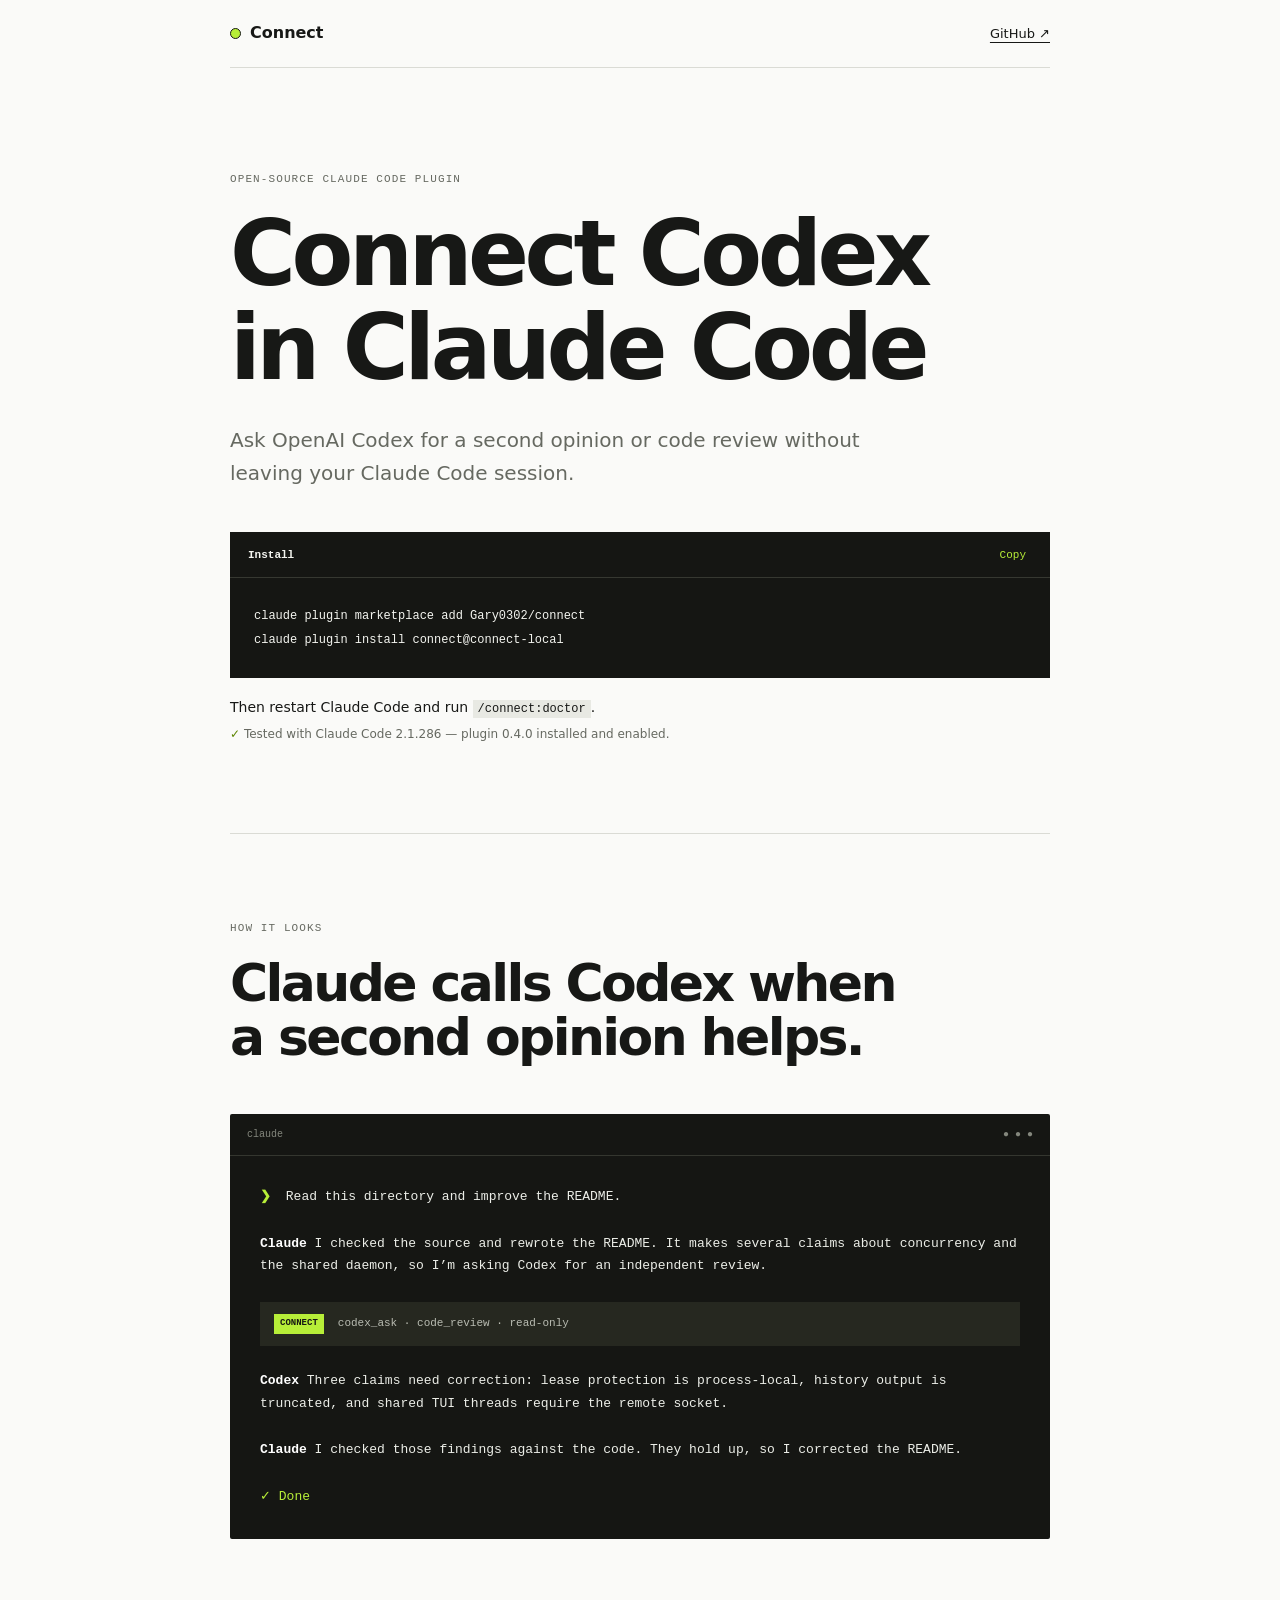
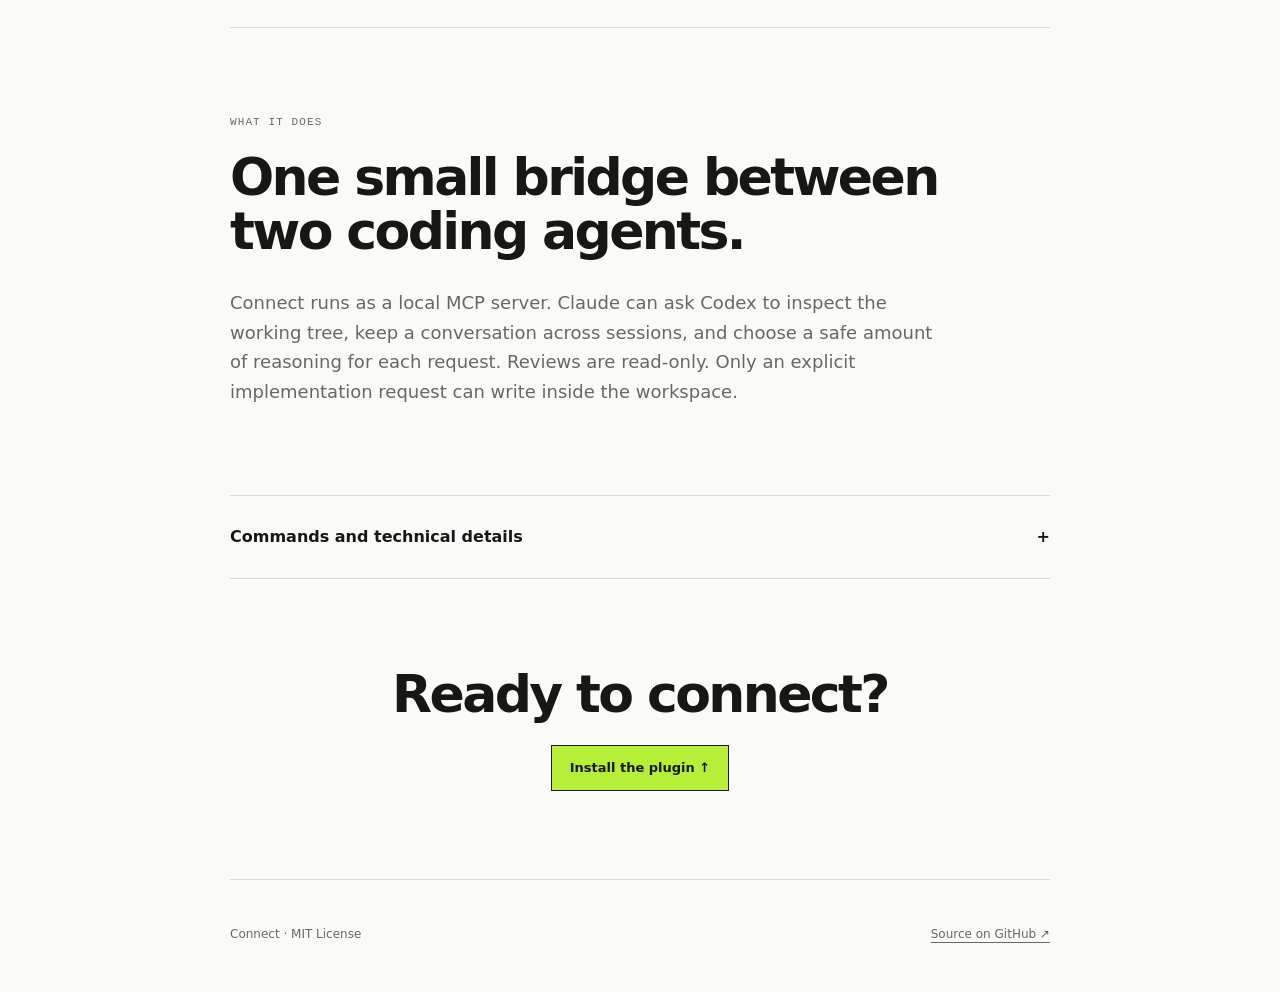
==== commit 75372825: "Reduce website to install and terminal example" ====
--- a/docs/index.html
+++ b/docs/index.html
@@ -3,11 +3,11 @@
   <head>
     <meta charset="utf-8" />
     <meta name="viewport" content="width=device-width, initial-scale=1" />
-    <title>Connect — Ask Codex from Claude Code</title>
-    <meta name="description" content="A simple, zero-dependency Claude Code plugin for asking OpenAI Codex for a second opinion, code review, or implementation." />
-    <meta name="keywords" content="Claude Code plugin, OpenAI Codex, Codex MCP, AI code review, second opinion" />
+    <title>Connect Codex in Claude Code</title>
+    <meta name="description" content="Connect OpenAI Codex to Claude Code for second opinions and code review. Install the zero-dependency plugin in two steps." />
+    <meta name="keywords" content="Claude Code plugin, OpenAI Codex, Codex MCP, AI code review" />
     <meta name="author" content="Gary" />
-    <meta name="theme-color" content="#f7f7f4" />
+    <meta name="theme-color" content="#fafaf8" />
     <meta name="robots" content="index, follow, max-image-preview:large" />
     <link rel="canonical" href="https://gary0302.github.io/connect/" />
     <link rel="icon" href="favicon.svg" type="image/svg+xml" />
@@ -15,143 +15,87 @@
     <link rel="stylesheet" href="styles.css" />
     <meta property="og:type" content="website" />
     <meta property="og:url" content="https://gary0302.github.io/connect/" />
-    <meta property="og:title" content="Connect — Ask Codex from Claude Code" />
-    <meta property="og:description" content="A zero-dependency bridge from Claude Code to OpenAI Codex, with persistent threads and safe task routing." />
+    <meta property="og:title" content="Connect Codex in Claude Code" />
+    <meta property="og:description" content="Ask Codex for a second opinion without leaving Claude Code." />
     <meta property="og:image" content="https://gary0302.github.io/connect/og-image.svg" />
     <meta name="twitter:card" content="summary_large_image" />
-    <meta name="twitter:title" content="Connect — Ask Codex from Claude Code" />
-    <meta name="twitter:description" content="Second opinions, code reviews, and implementation with Codex—without leaving Claude Code." />
+    <meta name="twitter:title" content="Connect Codex in Claude Code" />
+    <meta name="twitter:description" content="Ask Codex for a second opinion without leaving Claude Code." />
     <meta name="twitter:image" content="https://gary0302.github.io/connect/og-image.svg" />
     <script type="application/ld+json">
-      {
-        "@context": "https://schema.org",
-        "@type": "SoftwareApplication",
-        "name": "Connect",
-        "applicationCategory": "DeveloperApplication",
-        "operatingSystem": "macOS, Linux",
-        "description": "A zero-dependency Claude Code plugin for asking OpenAI Codex for a second opinion, code review, or implementation.",
-        "softwareVersion": "0.4.0",
-        "license": "https://opensource.org/license/mit",
-        "codeRepository": "https://github.com/Gary0302/connect",
-        "url": "https://gary0302.github.io/connect/",
-        "author": { "@type": "Person", "name": "Gary" },
-        "offers": { "@type": "Offer", "price": "0", "priceCurrency": "USD" }
-      }
+      {"@context":"https://schema.org","@type":"SoftwareApplication","name":"Connect","applicationCategory":"DeveloperApplication","operatingSystem":"macOS, Linux","description":"Connect OpenAI Codex to Claude Code for second opinions and code review.","softwareVersion":"0.4.0","license":"https://opensource.org/license/mit","codeRepository":"https://github.com/Gary0302/connect","url":"https://gary0302.github.io/connect/","author":{"@type":"Person","name":"Gary"},"offers":{"@type":"Offer","price":"0","priceCurrency":"USD"}}
     </script>
   </head>
   <body>
-    <a class="skip" href="#main">Skip to content</a>
     <header>
-      <a class="logo" href="#top"><span></span>Connect</a>
-      <nav aria-label="Main navigation">
-        <a href="#install">Install</a>
-        <a href="#story">Story</a>
-        <a href="#commands">Commands</a>
-        <a href="https://github.com/Gary0302/connect">GitHub ↗</a>
-      </nav>
+      <a class="brand" href="#top"><i></i> Connect</a>
+      <a href="https://github.com/Gary0302/connect">GitHub ↗</a>
     </header>
 
-    <main id="main">
-      <section class="hero" id="top">
-        <p class="label">Claude Code plugin · open source</p>
-        <h1>Ask Codex.<br />Stay in Claude Code.</h1>
-        <p class="intro">Connect gives Claude a direct line to OpenAI Codex for a second opinion, a careful code review, or a focused implementation.</p>
-        <div class="actions">
-          <a class="primary" href="#install">Install Connect</a>
-          <a class="secondary" href="https://github.com/Gary0302/connect">View on GitHub ↗</a>
+    <main id="top">
+      <section class="hero">
+        <p class="eyebrow">Open-source Claude Code plugin</p>
+        <h1>Connect Codex<br />in Claude Code</h1>
+        <p class="lead">Ask OpenAI Codex for a second opinion or code review without leaving your Claude Code session.</p>
+
+        <div class="install" id="install">
+          <div class="install-title"><b>Install</b><button type="button" data-copy="install-code">Copy</button></div>
+          <pre id="install-code"><code>claude plugin marketplace add Gary0302/connect
+claude plugin install connect@connect-local</code></pre>
         </div>
-        <pre class="example"><code><span>you</span>  Ask Codex to review the auth diff for race conditions.
-
-<span>codex</span>  The refresh path has a check-then-write race in
-       src/session.mjs. Make the token check and write atomic.</code></pre>
+        <p class="note">Then restart Claude Code and run <code>/connect:doctor</code>.</p>
+        <p class="verified"><span>✓</span> Tested with Claude Code 2.1.286 — plugin 0.4.0 installed and enabled.</p>
       </section>
 
-      <section id="install">
-        <div class="section-title">
-          <p class="label">Install</p>
-          <h2>Three commands.<br />No npm install.</h2>
-        </div>
-        <div class="install-box">
-          <div class="install-head"><span>Terminal</span><button type="button" data-copy="install-code">Copy all</button></div>
-          <pre id="install-code"><code><span># Install the standalone Codex app</span>
-curl -fsSL https://chatgpt.com/codex/install.sh | sh
+      <section class="conversation" id="example">
+        <p class="eyebrow">How it looks</p>
+        <h2>Claude calls Codex when a second opinion helps.</h2>
 
-<span># Add and install Connect</span>
-claude plugin marketplace add Gary0302/connect
-claude plugin install connect@connect-local</code></pre>
-        </div>
-        <p class="after-install">Restart Claude Code, then run <code>/connect:doctor</code>. That’s it.</p>
-        <p class="requirements">Requires macOS or Linux, Node.js 18+, Claude Code, and a signed-in standalone Codex app.</p>
-      </section>
-
-      <section class="split" id="about">
-        <div class="section-title">
-          <p class="label">Why it exists</p>
-          <h2>A second model catches different mistakes.</h2>
-        </div>
-        <div class="prose">
-          <p>Claude stays in charge of your session. When another perspective would help, it asks Codex against the real working tree and brings the answer back.</p>
-          <p>Each request gets an explicit reasoning level, token ceiling, and sandbox. Reviews stay read-only. Only an <code>implement</code> request can write inside the workspace.</p>
-          <p>Codex threads persist across Claude Code restarts, daemon restarts, and reboots, so an earlier discussion can continue without starting over.</p>
+        <div class="terminal" aria-label="Example of Claude calling Codex through Connect">
+          <div class="terminal-bar"><span>claude</span><span>● ● ●</span></div>
+          <div class="terminal-body">
+            <p><b class="prompt">❯</b> Read this directory and improve the README.</p>
+            <p><b>Claude</b> I checked the source and rewrote the README. It makes several claims about concurrency and the shared daemon, so I’m asking Codex for an independent review.</p>
+            <div class="tool-call">
+              <span>CONNECT</span>
+              <code>codex_ask · code_review · read-only</code>
+            </div>
+            <p><b>Codex</b> Three claims need correction: lease protection is process-local, history output is truncated, and shared TUI threads require the remote socket.</p>
+            <p><b>Claude</b> I checked those findings against the code. They hold up, so I corrected the README.</p>
+            <p class="done">✓ Done</p>
+          </div>
         </div>
       </section>
 
-      <section id="story">
-        <div class="section-title">
-          <p class="label">A real session</p>
-          <h2>This README was reviewed through Connect.</h2>
-        </div>
-        <div class="story-grid">
-          <div class="story-lead">
-            <p>Claude read the repository, rewrote its README, then asked Codex to check the documentation against the code.</p>
-            <p>The first review reached the 200k-token ceiling before returning an answer. Claude resumed the same persistent thread, asked Codex to answer from what it had already read, and then verified every useful point against the source.</p>
-          </div>
-          <ol>
-            <li><b>Codex challenged the claims.</b><span>It found that lease protection was process-local, history output was truncated, and shared TUI threads required a specific remote connection.</span></li>
-            <li><b>Claude checked the code.</b><span>It confirmed the valid findings and corrected the README, including sandbox, approval, testing, and token-budget details.</span></li>
-            <li><b>The thread survived the interruption.</b><span>The two review turns used about 330k tokens in total, but the second continued with the first turn’s context intact.</span></li>
-          </ol>
-        </div>
-        <blockquote>That is the point of Connect: another model can question assumptions the first model carried through its work.</blockquote>
+      <section class="about">
+        <p class="eyebrow">What it does</p>
+        <h2>One small bridge between two coding agents.</h2>
+        <p>Connect runs as a local MCP server. Claude can ask Codex to inspect the working tree, keep a conversation across sessions, and choose a safe amount of reasoning for each request. Reviews are read-only. Only an explicit implementation request can write inside the workspace.</p>
       </section>
 
-      <section id="commands">
-        <div class="section-title"><p class="label">Use it</p><h2>Five commands.</h2></div>
-        <div class="command-list">
-          <div><code>/connect:ask &lt;question&gt;</code><span>Ask Codex in a persistent thread.</span></div>
-          <div><code>/connect:threads</code><span>List recent Codex conversations.</span></div>
-          <div><code>/connect:resume &lt;threadId&gt; &lt;question&gt;</code><span>Continue an earlier conversation.</span></div>
-          <div><code>/connect:config</code><span>Choose the model, effort, and token ceilings.</span></div>
-          <div><code>/connect:doctor</code><span>Check the daemon and integration health.</span></div>
-        </div>
+      <section class="docs" id="docs">
+        <details>
+          <summary>Commands and technical details <span>+</span></summary>
+          <div class="docs-body">
+            <p><code>/connect:ask &lt;question&gt;</code> — ask Codex</p>
+            <p><code>/connect:threads</code> — list recent threads</p>
+            <p><code>/connect:resume &lt;threadId&gt; &lt;question&gt;</code> — continue a thread</p>
+            <p><code>/connect:config</code> — choose model and reasoning effort</p>
+            <p><code>/connect:doctor</code> — check the integration</p>
+            <a href="https://github.com/Gary0302/connect#readme">Read full documentation on GitHub ↗</a>
+          </div>
+        </details>
       </section>
 
-      <section class="routing">
-        <div class="section-title"><p class="label">Automatic routing</p><h2>Use the right amount of reasoning.</h2></div>
-        <div class="table-wrap">
-          <table>
-            <thead><tr><th>Intent</th><th>Effort</th><th>Access</th><th>Use for</th></tr></thead>
-            <tbody>
-              <tr><td><code>quick_answer</code></td><td>Low</td><td>Read-only</td><td>Facts and one-liners</td></tr>
-              <tr><td><code>second_opinion</code></td><td>Medium</td><td>Read-only</td><td>Judgment calls</td></tr>
-              <tr><td><code>code_review</code></td><td>High</td><td>Read-only</td><td>Diffs and defects</td></tr>
-              <tr><td><code>deep_reasoning</code></td><td>X-high</td><td>Read-only</td><td>Architecture and races</td></tr>
-              <tr><td><code>implement</code></td><td>High</td><td>Workspace-write</td><td>Focused code changes</td></tr>
-            </tbody>
-          </table>
-        </div>
-      </section>
-
-      <section class="final">
-        <h2>Give your work<br />a second opinion.</h2>
-        <div class="actions"><a class="primary" href="#install">Install Connect</a><a class="secondary" href="https://github.com/Gary0302/connect">Read the source ↗</a></div>
+      <section class="cta">
+        <h2>Ready to connect?</h2>
+        <a href="#install">Install the plugin ↑</a>
       </section>
     </main>
 
     <footer>
-      <a class="logo" href="#top"><span></span>Connect</a>
-      <p>MIT licensed · Built for Claude Code + OpenAI Codex</p>
-      <a href="https://github.com/Gary0302/connect">GitHub ↗</a>
+      <span>Connect · MIT License</span>
+      <a href="https://github.com/Gary0302/connect">Source on GitHub ↗</a>
     </footer>
     <script src="app.js" defer></script>
   </body>
--- a/docs/styles.css
+++ b/docs/styles.css
@@ -1,101 +1,54 @@
-:root {
-  --bg: #f7f7f4;
-  --text: #171815;
-  --muted: #666860;
-  --line: #d8d9d3;
-  --accent: #b8ee36;
-  --code: #11120f;
-  --sans: Inter, ui-sans-serif, system-ui, -apple-system, BlinkMacSystemFont, "Segoe UI", sans-serif;
-  --mono: "SFMono-Regular", Consolas, "Liberation Mono", monospace;
+:root { --bg:#fafaf8; --text:#171816; --muted:#666961; --line:#dadbd5; --green:#b7ee38; --mono:"SFMono-Regular",Consolas,monospace; }
+* { box-sizing:border-box; }
+html { scroll-behavior:smooth; }
+body { margin:0; background:var(--bg); color:var(--text); font-family:Inter,ui-sans-serif,system-ui,-apple-system,sans-serif; line-height:1.65; }
+a { color:inherit; text-underline-offset:4px; }
+code,pre { font-family:var(--mono); }
+header,main,footer { width:min(820px,calc(100% - 36px)); margin:auto; }
+header { height:68px; display:flex; align-items:center; justify-content:space-between; border-bottom:1px solid var(--line); font-size:13px; }
+.brand { display:flex; gap:9px; align-items:center; text-decoration:none; font-size:16px; font-weight:700; }
+.brand i { width:11px; height:11px; border:1px solid var(--text); border-radius:50%; background:var(--green); }
+section { padding:88px 0; border-bottom:1px solid var(--line); }
+.hero { padding-top:105px; }
+.eyebrow { margin:0 0 22px; color:var(--muted); font:11px var(--mono); text-transform:uppercase; letter-spacing:.1em; }
+h1,h2 { margin:0; line-height:1.04; letter-spacing:-.05em; }
+h1 { font-size:clamp(54px,10vw,90px); }
+h2 { font-size:clamp(34px,6vw,52px); }
+.lead { max-width:650px; margin:30px 0 42px; color:var(--muted); font-size:20px; }
+.install { background:#151613; color:#f4f5f0; }
+.install-title { height:46px; display:flex; align-items:center; justify-content:space-between; padding:0 18px; border-bottom:1px solid #363831; font:11px var(--mono); }
+.install-title button { border:0; background:none; color:var(--green); font:inherit; cursor:pointer; }
+.install pre { margin:0; padding:26px 24px; overflow:auto; font-size:12px; line-height:2; }
+.note { margin:18px 0 5px; font-size:14px; }
+.note code { padding:2px 5px; background:#e8e9e3; font-size:12px; }
+.verified { margin:0; color:var(--muted); font-size:12px; }
+.verified span { color:#5d8500; font-weight:800; }
+.conversation h2 { max-width:680px; margin-bottom:50px; }
+.terminal { overflow:hidden; background:#151613; color:#eceee8; border-radius:2px; }
+.terminal-bar { height:42px; display:flex; align-items:center; justify-content:space-between; padding:0 17px; border-bottom:1px solid #34362f; color:#84877d; font:10px var(--mono); }
+.terminal-body { padding:30px; font:13px/1.75 var(--mono); }
+.terminal-body p { margin:0 0 24px; }
+.terminal-body b { color:white; }
+.terminal-body .prompt { color:var(--green); margin-right:7px; }
+.tool-call { display:flex; gap:14px; align-items:center; margin:4px 0 24px; padding:12px 14px; background:#262820; }
+.tool-call span { padding:2px 6px; background:var(--green); color:#151613; font-size:9px; font-weight:800; }
+.tool-call code { color:#b9bcb2; font-size:11px; }
+.terminal-body .done { margin:0; color:var(--green); }
+.about h2 { margin-bottom:30px; }
+.about > p:last-child { max-width:720px; margin:0; color:var(--muted); font-size:18px; }
+.docs { padding:0; }
+details summary { display:flex; justify-content:space-between; padding:28px 0; cursor:pointer; font-weight:650; list-style:none; }
+details summary::-webkit-details-marker { display:none; }
+details[open] summary span { transform:rotate(45deg); }
+.docs-body { padding:0 0 32px; color:var(--muted); }
+.docs-body p { margin:9px 0; }
+.docs-body code { color:var(--text); font-size:12px; }
+.docs-body a { display:inline-block; margin-top:18px; color:var(--text); }
+.cta { text-align:center; }
+.cta h2 { margin-bottom:24px; }
+.cta a { display:inline-block; padding:11px 18px; border:1px solid var(--text); background:var(--green); font-size:13px; font-weight:700; text-decoration:none; }
+footer { min-height:110px; display:flex; align-items:center; justify-content:space-between; color:var(--muted); font-size:12px; }
+@media(max-width:600px){
+  section{padding:66px 0}.hero{padding-top:76px}h1{font-size:52px}.lead{font-size:18px}.install pre{padding:21px 16px;font-size:9px}.terminal-body{padding:22px 18px;font-size:11px}.tool-call{align-items:flex-start;flex-direction:column;gap:7px}footer{flex-direction:column;justify-content:center;gap:8px}
 }
-
-* { box-sizing: border-box; }
-html { scroll-behavior: smooth; }
-body { margin: 0; background: var(--bg); color: var(--text); font-family: var(--sans); line-height: 1.65; }
-a { color: inherit; text-decoration: none; }
-code, pre { font-family: var(--mono); }
-.skip { position: absolute; left: 20px; top: -60px; background: var(--text); color: white; padding: 8px 12px; }
-.skip:focus { top: 10px; }
-
-header, main, footer { width: min(1080px, calc(100% - 40px)); margin-inline: auto; }
-header { height: 72px; display: flex; align-items: center; justify-content: space-between; border-bottom: 1px solid var(--line); }
-.logo { display: inline-flex; align-items: center; gap: 9px; font-size: 17px; font-weight: 750; letter-spacing: -.02em; }
-.logo span { width: 12px; height: 12px; border-radius: 50%; background: var(--accent); border: 1px solid var(--text); }
-nav { display: flex; gap: 28px; font-size: 13px; }
-nav a:hover, footer a:hover { text-decoration: underline; text-underline-offset: 4px; }
-
-section { padding: 104px 0; border-bottom: 1px solid var(--line); }
-.hero { padding-top: 120px; }
-.label { margin: 0 0 22px; color: var(--muted); font: 11px var(--mono); letter-spacing: .09em; text-transform: uppercase; }
-h1, h2 { margin: 0; letter-spacing: -.055em; line-height: 1.02; }
-h1 { max-width: 850px; font-size: clamp(58px, 9vw, 106px); }
-h2 { max-width: 740px; font-size: clamp(38px, 5vw, 62px); }
-.intro { max-width: 680px; margin: 34px 0; color: var(--muted); font-size: clamp(18px, 2vw, 23px); line-height: 1.6; }
-.actions { display: flex; flex-wrap: wrap; gap: 12px; align-items: center; }
-.primary, .secondary { display: inline-flex; align-items: center; justify-content: center; min-height: 48px; padding: 0 20px; font-size: 13px; font-weight: 700; border: 1px solid var(--text); }
-.primary { background: var(--accent); }
-.primary:hover { background: #a8df24; }
-.secondary:hover { background: white; }
-.example { margin: 72px 0 0; padding: 30px; overflow-x: auto; background: var(--code); color: #e8e9e3; font-size: 13px; line-height: 1.8; border-radius: 2px; }
-.example span { color: var(--accent); }
-
-.section-title { margin-bottom: 52px; }
-.install-box { background: var(--code); color: #eeefe9; }
-.install-head { display: flex; align-items: center; justify-content: space-between; height: 48px; padding: 0 20px; border-bottom: 1px solid #33352f; color: #989a92; font: 11px var(--mono); }
-.install-head button { border: 0; background: none; color: var(--accent); font: inherit; cursor: pointer; }
-.install-box pre { margin: 0; padding: 34px; overflow-x: auto; font-size: 13px; line-height: 1.9; }
-.install-box code span { color: #7f8279; }
-.after-install { margin: 24px 0 4px; font-weight: 650; }
-.after-install code, .prose code { padding: 2px 5px; background: #e7e8e2; font-size: .88em; }
-.requirements { margin: 0; color: var(--muted); font-size: 13px; }
-
-.split { display: grid; grid-template-columns: 1fr 1fr; gap: 80px; }
-.split .section-title { margin: 0; }
-.prose p { margin: 0 0 25px; color: var(--muted); font-size: 18px; }
-.story-grid { display: grid; grid-template-columns: .9fr 1.1fr; gap: 80px; }
-.story-lead p { margin: 0 0 24px; font-size: 19px; }
-.story-grid ol { margin: 0; padding: 0; list-style: none; counter-reset: story; }
-.story-grid li { position: relative; padding: 0 0 28px 42px; border-bottom: 1px solid var(--line); margin-bottom: 28px; counter-increment: story; }
-.story-grid li::before { content: "0" counter(story); position: absolute; left: 0; top: 2px; color: var(--muted); font: 11px var(--mono); }
-.story-grid li b { display: block; margin-bottom: 5px; }
-.story-grid li span { display: block; color: var(--muted); font-size: 14px; }
-blockquote { margin: 54px 0 0; padding: 26px 0 0; border-top: 3px solid var(--accent); font-size: clamp(24px, 3vw, 36px); font-weight: 650; line-height: 1.35; letter-spacing: -.025em; }
-
-.command-list { border-top: 1px solid var(--text); }
-.command-list div { display: grid; grid-template-columns: 1fr 1fr; gap: 30px; padding: 22px 0; border-bottom: 1px solid var(--line); }
-.command-list code { font-size: 13px; font-weight: 650; }
-.command-list span { color: var(--muted); font-size: 14px; }
-.table-wrap { overflow-x: auto; }
-table { width: 100%; border-collapse: collapse; font-size: 13px; text-align: left; }
-th { color: var(--muted); font: 10px var(--mono); text-transform: uppercase; letter-spacing: .08em; }
-th, td { padding: 18px 14px; border-bottom: 1px solid var(--line); }
-th:first-child, td:first-child { padding-left: 0; }
-td code { font-size: 12px; }
-
-.final { padding-block: 120px; text-align: center; }
-.final h2 { margin: 0 auto 36px; }
-.final .actions { justify-content: center; }
-footer { min-height: 120px; display: grid; grid-template-columns: 1fr 1fr 1fr; align-items: center; font-size: 12px; color: var(--muted); }
-footer p { text-align: center; }
-footer > a:last-child { text-align: right; }
-
-@media (max-width: 760px) {
-  header, main, footer { width: min(100% - 28px, 1080px); }
-  header { height: 62px; }
-  nav a:not(:last-child) { display: none; }
-  section { padding: 76px 0; }
-  .hero { padding-top: 84px; }
-  h1 { font-size: clamp(52px, 15vw, 72px); }
-  .example { margin-top: 48px; padding: 22px 18px; font-size: 11px; }
-  .split, .story-grid { grid-template-columns: 1fr; gap: 28px; }
-  .split .section-title { margin-bottom: 18px; }
-  .command-list div { grid-template-columns: 1fr; gap: 5px; }
-  .install-box pre { padding: 24px 18px; font-size: 10px; }
-  table { min-width: 650px; }
-  .final { padding-block: 88px; }
-  footer { padding: 35px 0; grid-template-columns: 1fr; gap: 16px; text-align: center; }
-  footer p, footer > a:last-child { text-align: center; margin: 0; }
-  footer .logo { justify-content: center; }
-}
-
-@media (prefers-reduced-motion: reduce) { html { scroll-behavior: auto; } }
+@media(prefers-reduced-motion:reduce){html{scroll-behavior:auto}}
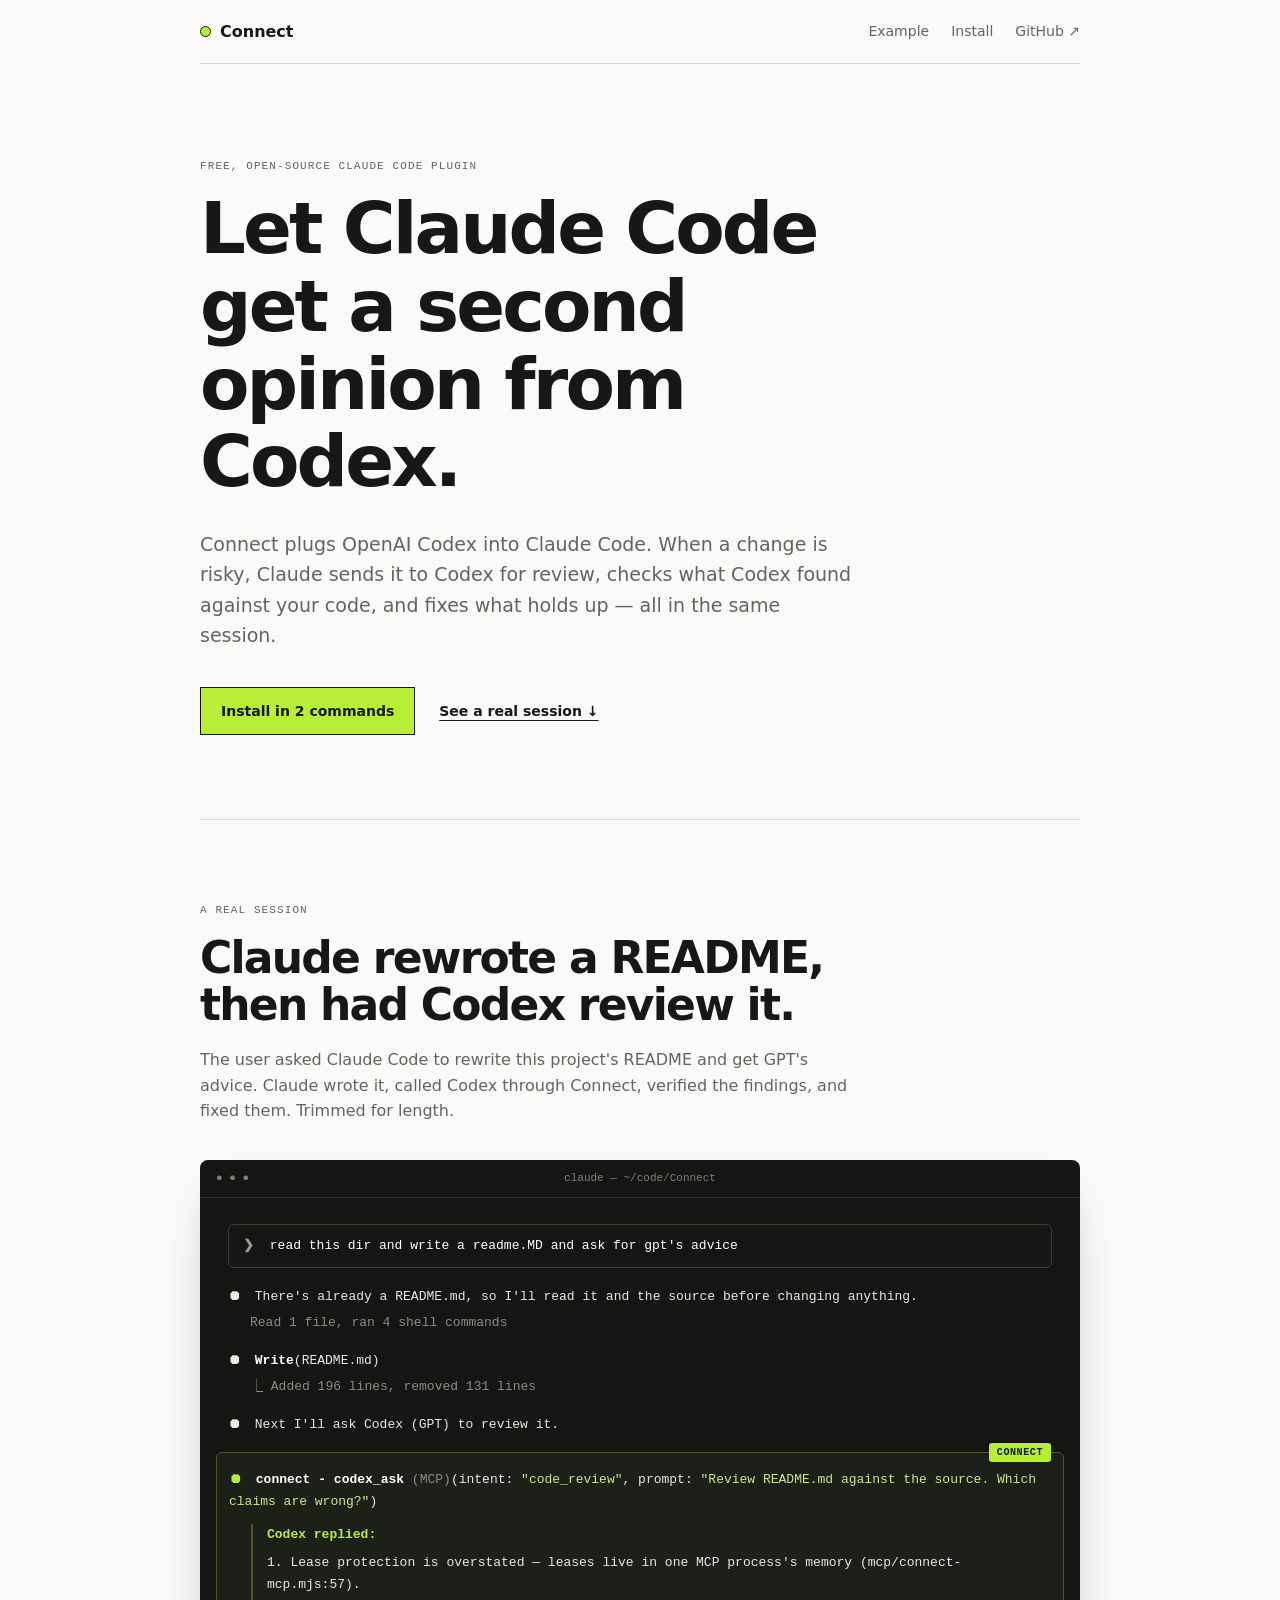
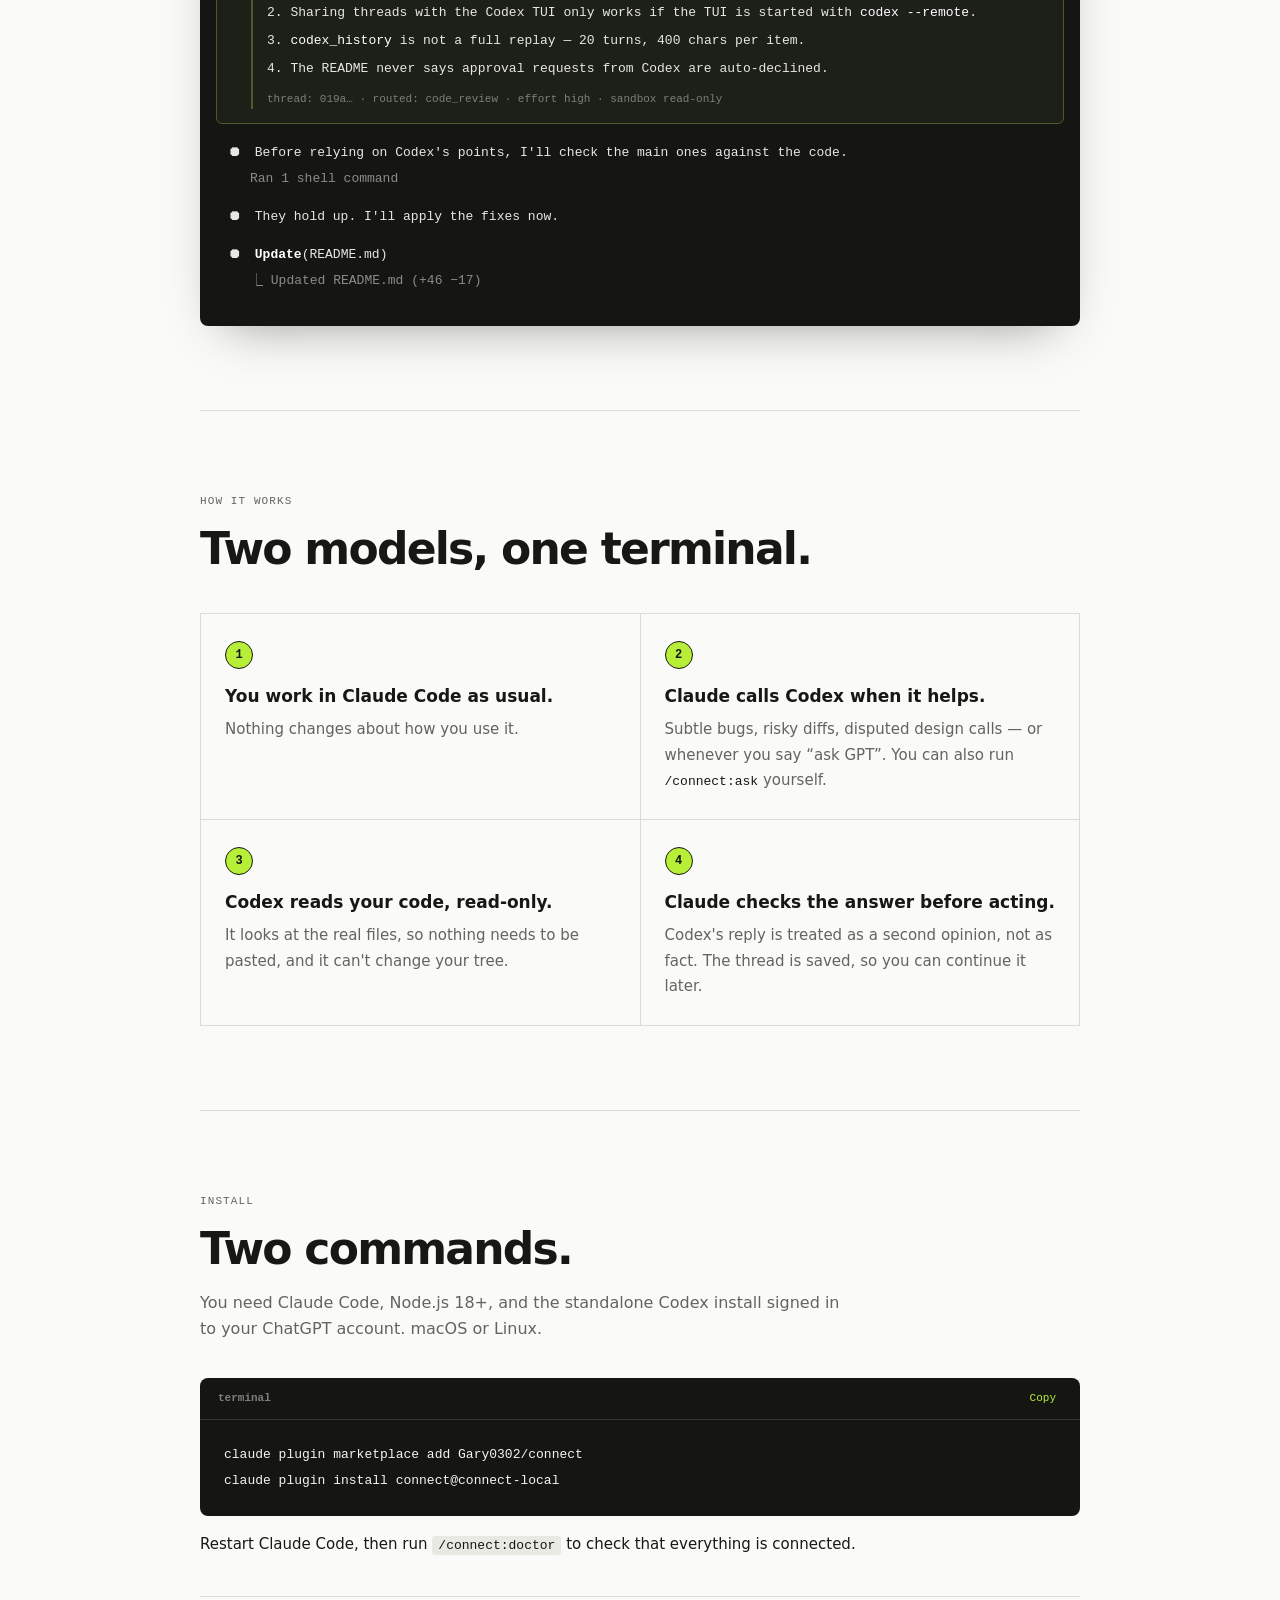
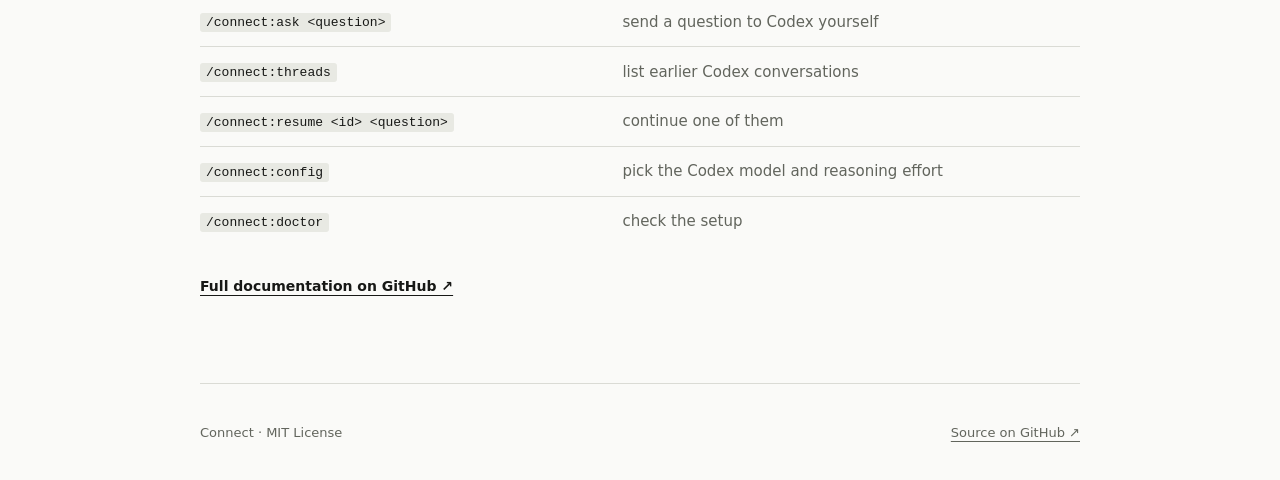
==== commit 4936199e: "Rewrite website around a real Claude Code session calling Connect Co-Authored-By: Claude Opus 5.5 <n" ====
--- a/docs/index.html
+++ b/docs/index.html
@@ -3,7 +3,7 @@
   <head>
     <meta charset="utf-8" />
     <meta name="viewport" content="width=device-width, initial-scale=1" />
-    <title>Connect Codex in Claude Code</title>
+    <title>Connect — a second opinion from Codex, inside Claude Code</title>
     <meta name="description" content="Connect OpenAI Codex to Claude Code for second opinions and code review. Install the zero-dependency plugin in two steps." />
     <meta name="keywords" content="Claude Code plugin, OpenAI Codex, Codex MCP, AI code review" />
     <meta name="author" content="Gary" />
@@ -16,11 +16,11 @@
     <meta property="og:type" content="website" />
     <meta property="og:url" content="https://gary0302.github.io/connect/" />
     <meta property="og:title" content="Connect Codex in Claude Code" />
-    <meta property="og:description" content="Ask Codex for a second opinion without leaving Claude Code." />
+    <meta property="og:description" content="Let Claude Code get a second opinion from OpenAI Codex." />
     <meta property="og:image" content="https://gary0302.github.io/connect/og-image.svg" />
     <meta name="twitter:card" content="summary_large_image" />
     <meta name="twitter:title" content="Connect Codex in Claude Code" />
-    <meta name="twitter:description" content="Ask Codex for a second opinion without leaving Claude Code." />
+    <meta name="twitter:description" content="Let Claude Code get a second opinion from OpenAI Codex." />
     <meta name="twitter:image" content="https://gary0302.github.io/connect/og-image.svg" />
     <script type="application/ld+json">
       {"@context":"https://schema.org","@type":"SoftwareApplication","name":"Connect","applicationCategory":"DeveloperApplication","operatingSystem":"macOS, Linux","description":"Connect OpenAI Codex to Claude Code for second opinions and code review.","softwareVersion":"0.4.0","license":"https://opensource.org/license/mit","codeRepository":"https://github.com/Gary0302/connect","url":"https://gary0302.github.io/connect/","author":{"@type":"Person","name":"Gary"},"offers":{"@type":"Offer","price":"0","priceCurrency":"USD"}}
@@ -29,67 +29,95 @@
   <body>
     <header>
       <a class="brand" href="#top"><i></i> Connect</a>
-      <a href="https://github.com/Gary0302/connect">GitHub ↗</a>
+      <nav>
+        <a href="#example">Example</a>
+        <a href="#install">Install</a>
+        <a href="https://github.com/Gary0302/connect">GitHub ↗</a>
+      </nav>
     </header>
 
     <main id="top">
       <section class="hero">
-        <p class="eyebrow">Open-source Claude Code plugin</p>
-        <h1>Connect Codex<br />in Claude Code</h1>
-        <p class="lead">Ask OpenAI Codex for a second opinion or code review without leaving your Claude Code session.</p>
-
-        <div class="install" id="install">
-          <div class="install-title"><b>Install</b><button type="button" data-copy="install-code">Copy</button></div>
-          <pre id="install-code"><code>claude plugin marketplace add Gary0302/connect
-claude plugin install connect@connect-local</code></pre>
+        <p class="eyebrow">Free, open-source Claude Code plugin</p>
+        <h1>Let Claude Code get a second opinion from Codex.</h1>
+        <p class="lead">Connect plugs OpenAI Codex into Claude Code. When a change is risky, Claude sends it to Codex for review, checks what Codex found against your code, and fixes what holds up — all in the same session.</p>
+        <div class="actions">
+          <a class="button" href="#install">Install in 2 commands</a>
+          <a class="link" href="#example">See a real session ↓</a>
         </div>
-        <p class="note">Then restart Claude Code and run <code>/connect:doctor</code>.</p>
-        <p class="verified"><span>✓</span> Tested with Claude Code 2.1.286 — plugin 0.4.0 installed and enabled.</p>
       </section>
 
-      <section class="conversation" id="example">
-        <p class="eyebrow">How it looks</p>
-        <h2>Claude calls Codex when a second opinion helps.</h2>
+      <section class="example" id="example">
+        <p class="eyebrow">A real session</p>
+        <h2>Claude rewrote a README, then had Codex review it.</h2>
+        <p class="sub">The user asked Claude Code to rewrite this project's README and get GPT's advice. Claude wrote it, called Codex through Connect, verified the findings, and fixed them. Trimmed for length.</p>
 
-        <div class="terminal" aria-label="Example of Claude calling Codex through Connect">
-          <div class="terminal-bar"><span>claude</span><span>● ● ●</span></div>
+        <div class="terminal" aria-label="Claude Code session calling Codex through Connect">
+          <div class="terminal-bar"><span>● ● ●</span><span>claude — ~/code/Connect</span><span></span></div>
           <div class="terminal-body">
-            <p><b class="prompt">❯</b> Read this directory and improve the README.</p>
-            <p><b>Claude</b> I checked the source and rewrote the README. It makes several claims about concurrency and the shared daemon, so I’m asking Codex for an independent review.</p>
-            <div class="tool-call">
-              <span>CONNECT</span>
-              <code>codex_ask · code_review · read-only</code>
+            <div class="line user"><b>❯</b> read this dir and write a readme.MD and ask for gpt's advice</div>
+
+            <div class="line"><b class="dot">⏺</b> There's already a README.md, so I'll read it and the source before changing anything.</div>
+            <div class="line dim indent">Read 1 file, ran 4 shell commands</div>
+
+            <div class="line"><b class="dot">⏺</b> <span class="tool">Write</span>(README.md)</div>
+            <div class="line dim indent">⎿ Added 196 lines, removed 131 lines</div>
+
+            <div class="line"><b class="dot">⏺</b> Next I'll ask Codex (GPT) to review it.</div>
+
+            <div class="call">
+              <span class="tag">Connect</span>
+              <div class="line"><b class="dot accent">⏺</b> <span class="tool">connect - codex_ask</span> <span class="dim">(MCP)</span>(intent: <span class="str">"code_review"</span>, prompt: <span class="str">"Review README.md against the source. Which claims are wrong?"</span>)</div>
+              <div class="reply">
+                <p class="who">Codex replied:</p>
+                <p>1. Lease protection is overstated — leases live in one MCP process's memory (mcp/connect-mcp.mjs:57).</p>
+                <p>2. Sharing threads with the Codex TUI only works if the TUI is started with <code>codex --remote</code>.</p>
+                <p>3. <code>codex_history</code> is not a full replay — 20 turns, 400 chars per item.</p>
+                <p>4. The README never says approval requests from Codex are auto-declined.</p>
+                <p class="meta">thread: 019a…  ·  routed: code_review · effort high · sandbox read-only</p>
+              </div>
             </div>
-            <p><b>Codex</b> Three claims need correction: lease protection is process-local, history output is truncated, and shared TUI threads require the remote socket.</p>
-            <p><b>Claude</b> I checked those findings against the code. They hold up, so I corrected the README.</p>
-            <p class="done">✓ Done</p>
+
+            <div class="line"><b class="dot">⏺</b> Before relying on Codex's points, I'll check the main ones against the code.</div>
+            <div class="line dim indent">Ran 1 shell command</div>
+
+            <div class="line"><b class="dot">⏺</b> They hold up. I'll apply the fixes now.</div>
+            <div class="line"><b class="dot">⏺</b> <span class="tool">Update</span>(README.md)</div>
+            <div class="line dim indent">⎿ Updated README.md (+46 −17)</div>
           </div>
         </div>
       </section>
 
-      <section class="about">
-        <p class="eyebrow">What it does</p>
-        <h2>One small bridge between two coding agents.</h2>
-        <p>Connect runs as a local MCP server. Claude can ask Codex to inspect the working tree, keep a conversation across sessions, and choose a safe amount of reasoning for each request. Reviews are read-only. Only an explicit implementation request can write inside the workspace.</p>
+      <section class="how">
+        <p class="eyebrow">How it works</p>
+        <h2>Two models, one terminal.</h2>
+        <ol class="steps">
+          <li><b>You work in Claude Code as usual.</b><span>Nothing changes about how you use it.</span></li>
+          <li><b>Claude calls Codex when it helps.</b><span>Subtle bugs, risky diffs, disputed design calls — or whenever you say “ask GPT”. You can also run <code>/connect:ask</code> yourself.</span></li>
+          <li><b>Codex reads your code, read-only.</b><span>It looks at the real files, so nothing needs to be pasted, and it can't change your tree.</span></li>
+          <li><b>Claude checks the answer before acting.</b><span>Codex's reply is treated as a second opinion, not as fact. The thread is saved, so you can continue it later.</span></li>
+        </ol>
       </section>
 
-      <section class="docs" id="docs">
-        <details>
-          <summary>Commands and technical details <span>+</span></summary>
-          <div class="docs-body">
-            <p><code>/connect:ask &lt;question&gt;</code> — ask Codex</p>
-            <p><code>/connect:threads</code> — list recent threads</p>
-            <p><code>/connect:resume &lt;threadId&gt; &lt;question&gt;</code> — continue a thread</p>
-            <p><code>/connect:config</code> — choose model and reasoning effort</p>
-            <p><code>/connect:doctor</code> — check the integration</p>
-            <a href="https://github.com/Gary0302/connect#readme">Read full documentation on GitHub ↗</a>
-          </div>
-        </details>
-      </section>
+      <section class="install-section" id="install">
+        <p class="eyebrow">Install</p>
+        <h2>Two commands.</h2>
+        <p class="sub">You need Claude Code, Node.js 18+, and the standalone Codex install signed in to your ChatGPT account. macOS or Linux.</p>
+        <div class="install">
+          <div class="install-title"><b>terminal</b><button type="button" data-copy="install-code">Copy</button></div>
+          <pre id="install-code"><code>claude plugin marketplace add Gary0302/connect
+claude plugin install connect@connect-local</code></pre>
+        </div>
+        <p class="note">Restart Claude Code, then run <code>/connect:doctor</code> to check that everything is connected.</p>
 
-      <section class="cta">
-        <h2>Ready to connect?</h2>
-        <a href="#install">Install the plugin ↑</a>
+        <table class="commands">
+          <tr><td><code>/connect:ask &lt;question&gt;</code></td><td>send a question to Codex yourself</td></tr>
+          <tr><td><code>/connect:threads</code></td><td>list earlier Codex conversations</td></tr>
+          <tr><td><code>/connect:resume &lt;id&gt; &lt;question&gt;</code></td><td>continue one of them</td></tr>
+          <tr><td><code>/connect:config</code></td><td>pick the Codex model and reasoning effort</td></tr>
+          <tr><td><code>/connect:doctor</code></td><td>check the setup</td></tr>
+        </table>
+        <a class="link" href="https://github.com/Gary0302/connect#readme">Full documentation on GitHub ↗</a>
       </section>
     </main>
 
--- a/docs/styles.css
+++ b/docs/styles.css
@@ -1,54 +1,80 @@
-:root { --bg:#fafaf8; --text:#171816; --muted:#666961; --line:#dadbd5; --green:#b7ee38; --mono:"SFMono-Regular",Consolas,monospace; }
+:root { --bg:#fafaf8; --text:#171816; --muted:#62655d; --line:#dadbd5; --green:#b7ee38; --term:#151613; --mono:"SFMono-Regular",Menlo,Consolas,monospace; }
 * { box-sizing:border-box; }
 html { scroll-behavior:smooth; }
-body { margin:0; background:var(--bg); color:var(--text); font-family:Inter,ui-sans-serif,system-ui,-apple-system,sans-serif; line-height:1.65; }
+body { margin:0; background:var(--bg); color:var(--text); font-family:Inter,ui-sans-serif,system-ui,-apple-system,sans-serif; line-height:1.6; }
 a { color:inherit; text-underline-offset:4px; }
 code,pre { font-family:var(--mono); }
-header,main,footer { width:min(820px,calc(100% - 36px)); margin:auto; }
-header { height:68px; display:flex; align-items:center; justify-content:space-between; border-bottom:1px solid var(--line); font-size:13px; }
+header,main,footer { width:min(880px,calc(100% - 36px)); margin:auto; }
+header { height:64px; display:flex; align-items:center; justify-content:space-between; border-bottom:1px solid var(--line); font-size:14px; }
+header nav { display:flex; gap:22px; }
+header nav a { text-decoration:none; color:var(--muted); }
+header nav a:hover { color:var(--text); }
 .brand { display:flex; gap:9px; align-items:center; text-decoration:none; font-size:16px; font-weight:700; }
 .brand i { width:11px; height:11px; border:1px solid var(--text); border-radius:50%; background:var(--green); }
-section { padding:88px 0; border-bottom:1px solid var(--line); }
-.hero { padding-top:105px; }
-.eyebrow { margin:0 0 22px; color:var(--muted); font:11px var(--mono); text-transform:uppercase; letter-spacing:.1em; }
-h1,h2 { margin:0; line-height:1.04; letter-spacing:-.05em; }
-h1 { font-size:clamp(54px,10vw,90px); }
-h2 { font-size:clamp(34px,6vw,52px); }
-.lead { max-width:650px; margin:30px 0 42px; color:var(--muted); font-size:20px; }
-.install { background:#151613; color:#f4f5f0; }
-.install-title { height:46px; display:flex; align-items:center; justify-content:space-between; padding:0 18px; border-bottom:1px solid #363831; font:11px var(--mono); }
+section { padding:84px 0; border-bottom:1px solid var(--line); }
+section:last-child { border-bottom:0; }
+.hero { padding-top:96px; }
+.eyebrow { margin:0 0 18px; color:var(--muted); font:11px var(--mono); text-transform:uppercase; letter-spacing:.1em; }
+h1,h2 { margin:0; line-height:1.08; letter-spacing:-.04em; }
+h1 { max-width:760px; font-size:clamp(42px,7.5vw,72px); }
+h2 { max-width:720px; font-size:clamp(30px,5vw,44px); }
+.lead { max-width:660px; margin:28px 0 36px; color:var(--muted); font-size:19px; }
+.sub { max-width:660px; margin:18px 0 36px; color:var(--muted); font-size:16px; }
+.actions { display:flex; gap:24px; align-items:center; flex-wrap:wrap; }
+.button { display:inline-block; padding:12px 20px; border:1px solid var(--text); background:var(--green); font-size:14px; font-weight:700; text-decoration:none; }
+.link { font-size:14px; font-weight:600; }
+
+/* Claude Code transcript */
+.terminal { overflow:hidden; background:var(--term); color:#e6e8e1; border-radius:8px; box-shadow:0 20px 50px -25px rgba(0,0,0,.45); }
+.terminal-bar { height:38px; display:grid; grid-template-columns:1fr auto 1fr; align-items:center; padding:0 16px; border-bottom:1px solid #2f312a; color:#7d8076; font:11px var(--mono); }
+.terminal-body { padding:26px 28px 30px; font:13px/1.7 var(--mono); }
+.line { margin:0 0 4px; }
+.line + .line:not(.indent), .call + .line, .line + .call { margin-top:16px; }
+.line.user { padding:10px 14px; margin-bottom:18px; border:1px solid #3a3d34; border-radius:6px; color:#fff; }
+.line.user b { color:#9a9d93; margin-right:8px; }
+.indent { padding-left:22px; }
+.dim { color:#8a8d83; }
+.dot { color:#e6e8e1; margin-right:6px; }
+.dot.accent { color:var(--green); }
+.tool { color:#fff; font-weight:700; }
+.str { color:#c9e98a; }
+.call { position:relative; margin:18px -12px; padding:16px 12px 14px; border:1px solid #4d5a2a; border-radius:6px; background:#1d1f19; }
+.call .tag { position:absolute; top:-10px; right:12px; padding:1px 8px; background:var(--green); color:var(--term); font-size:10px; font-weight:800; text-transform:uppercase; letter-spacing:.06em; border-radius:3px; }
+.reply { margin:10px 0 0 22px; padding-left:14px; border-left:2px solid #4d5a2a; }
+.reply p { margin:0 0 6px; }
+.reply .who { color:var(--green); font-weight:700; }
+.reply code { color:#fff; }
+.reply .meta { margin:10px 0 0; color:#7d8076; font-size:11px; }
+
+/* How it works */
+.steps { list-style:none; counter-reset:step; margin:40px 0 0; padding:0; display:grid; grid-template-columns:repeat(2,1fr); gap:1px; background:var(--line); border:1px solid var(--line); }
+.steps li { counter-increment:step; padding:26px 24px; background:var(--bg); }
+.steps li::before { content:counter(step); display:inline-grid; place-items:center; width:26px; height:26px; margin-bottom:14px; border:1px solid var(--text); border-radius:50%; background:var(--green); font:700 12px var(--mono); }
+.steps b { display:block; margin-bottom:6px; font-size:17px; }
+.steps span { color:var(--muted); font-size:15px; }
+.steps code { font-size:13px; color:var(--text); }
+
+/* Install */
+.install { background:var(--term); color:#f4f5f0; border-radius:8px; overflow:hidden; }
+.install-title { height:42px; display:flex; align-items:center; justify-content:space-between; padding:0 18px; border-bottom:1px solid #363831; font:11px var(--mono); color:#7d8076; }
 .install-title button { border:0; background:none; color:var(--green); font:inherit; cursor:pointer; }
-.install pre { margin:0; padding:26px 24px; overflow:auto; font-size:12px; line-height:2; }
-.note { margin:18px 0 5px; font-size:14px; }
-.note code { padding:2px 5px; background:#e8e9e3; font-size:12px; }
-.verified { margin:0; color:var(--muted); font-size:12px; }
-.verified span { color:#5d8500; font-weight:800; }
-.conversation h2 { max-width:680px; margin-bottom:50px; }
-.terminal { overflow:hidden; background:#151613; color:#eceee8; border-radius:2px; }
-.terminal-bar { height:42px; display:flex; align-items:center; justify-content:space-between; padding:0 17px; border-bottom:1px solid #34362f; color:#84877d; font:10px var(--mono); }
-.terminal-body { padding:30px; font:13px/1.75 var(--mono); }
-.terminal-body p { margin:0 0 24px; }
-.terminal-body b { color:white; }
-.terminal-body .prompt { color:var(--green); margin-right:7px; }
-.tool-call { display:flex; gap:14px; align-items:center; margin:4px 0 24px; padding:12px 14px; background:#262820; }
-.tool-call span { padding:2px 6px; background:var(--green); color:#151613; font-size:9px; font-weight:800; }
-.tool-call code { color:#b9bcb2; font-size:11px; }
-.terminal-body .done { margin:0; color:var(--green); }
-.about h2 { margin-bottom:30px; }
-.about > p:last-child { max-width:720px; margin:0; color:var(--muted); font-size:18px; }
-.docs { padding:0; }
-details summary { display:flex; justify-content:space-between; padding:28px 0; cursor:pointer; font-weight:650; list-style:none; }
-details summary::-webkit-details-marker { display:none; }
-details[open] summary span { transform:rotate(45deg); }
-.docs-body { padding:0 0 32px; color:var(--muted); }
-.docs-body p { margin:9px 0; }
-.docs-body code { color:var(--text); font-size:12px; }
-.docs-body a { display:inline-block; margin-top:18px; color:var(--text); }
-.cta { text-align:center; }
-.cta h2 { margin-bottom:24px; }
-.cta a { display:inline-block; padding:11px 18px; border:1px solid var(--text); background:var(--green); font-size:13px; font-weight:700; text-decoration:none; }
-footer { min-height:110px; display:flex; align-items:center; justify-content:space-between; color:var(--muted); font-size:12px; }
-@media(max-width:600px){
-  section{padding:66px 0}.hero{padding-top:76px}h1{font-size:52px}.lead{font-size:18px}.install pre{padding:21px 16px;font-size:9px}.terminal-body{padding:22px 18px;font-size:11px}.tool-call{align-items:flex-start;flex-direction:column;gap:7px}footer{flex-direction:column;justify-content:center;gap:8px}
+.install pre { margin:0; padding:22px 24px; overflow:auto; font-size:13px; line-height:2; }
+.note { margin:16px 0 40px; font-size:15px; }
+.note code, .commands code { padding:2px 6px; background:#e8e9e3; border-radius:3px; font-size:13px; }
+.commands { width:100%; margin:0 0 28px; border-collapse:collapse; font-size:15px; }
+.commands td { padding:12px 0; border-top:1px solid var(--line); }
+.commands td:first-child { width:48%; padding-right:16px; }
+.commands td:last-child { color:var(--muted); }
+
+footer { min-height:100px; display:flex; align-items:center; justify-content:space-between; border-top:1px solid var(--line); color:var(--muted); font-size:13px; }
+
+@media(max-width:640px){
+  section{padding:60px 0}.hero{padding-top:64px}.lead{font-size:17px}
+  header nav a:not(:last-child){display:none}
+  .terminal-body{padding:20px 16px;font-size:11.5px}.call{margin:16px -6px;padding:14px 8px 12px}.reply{margin-left:8px}
+  .steps{grid-template-columns:1fr}
+  .install pre{padding:18px 16px;font-size:10.5px}
+  .commands td{display:block;padding:4px 0}.commands td:first-child{width:auto;padding-top:14px}.commands td:last-child{border-top:0}
+  footer{flex-direction:column;justify-content:center;gap:8px}
 }
 @media(prefers-reduced-motion:reduce){html{scroll-behavior:auto}}
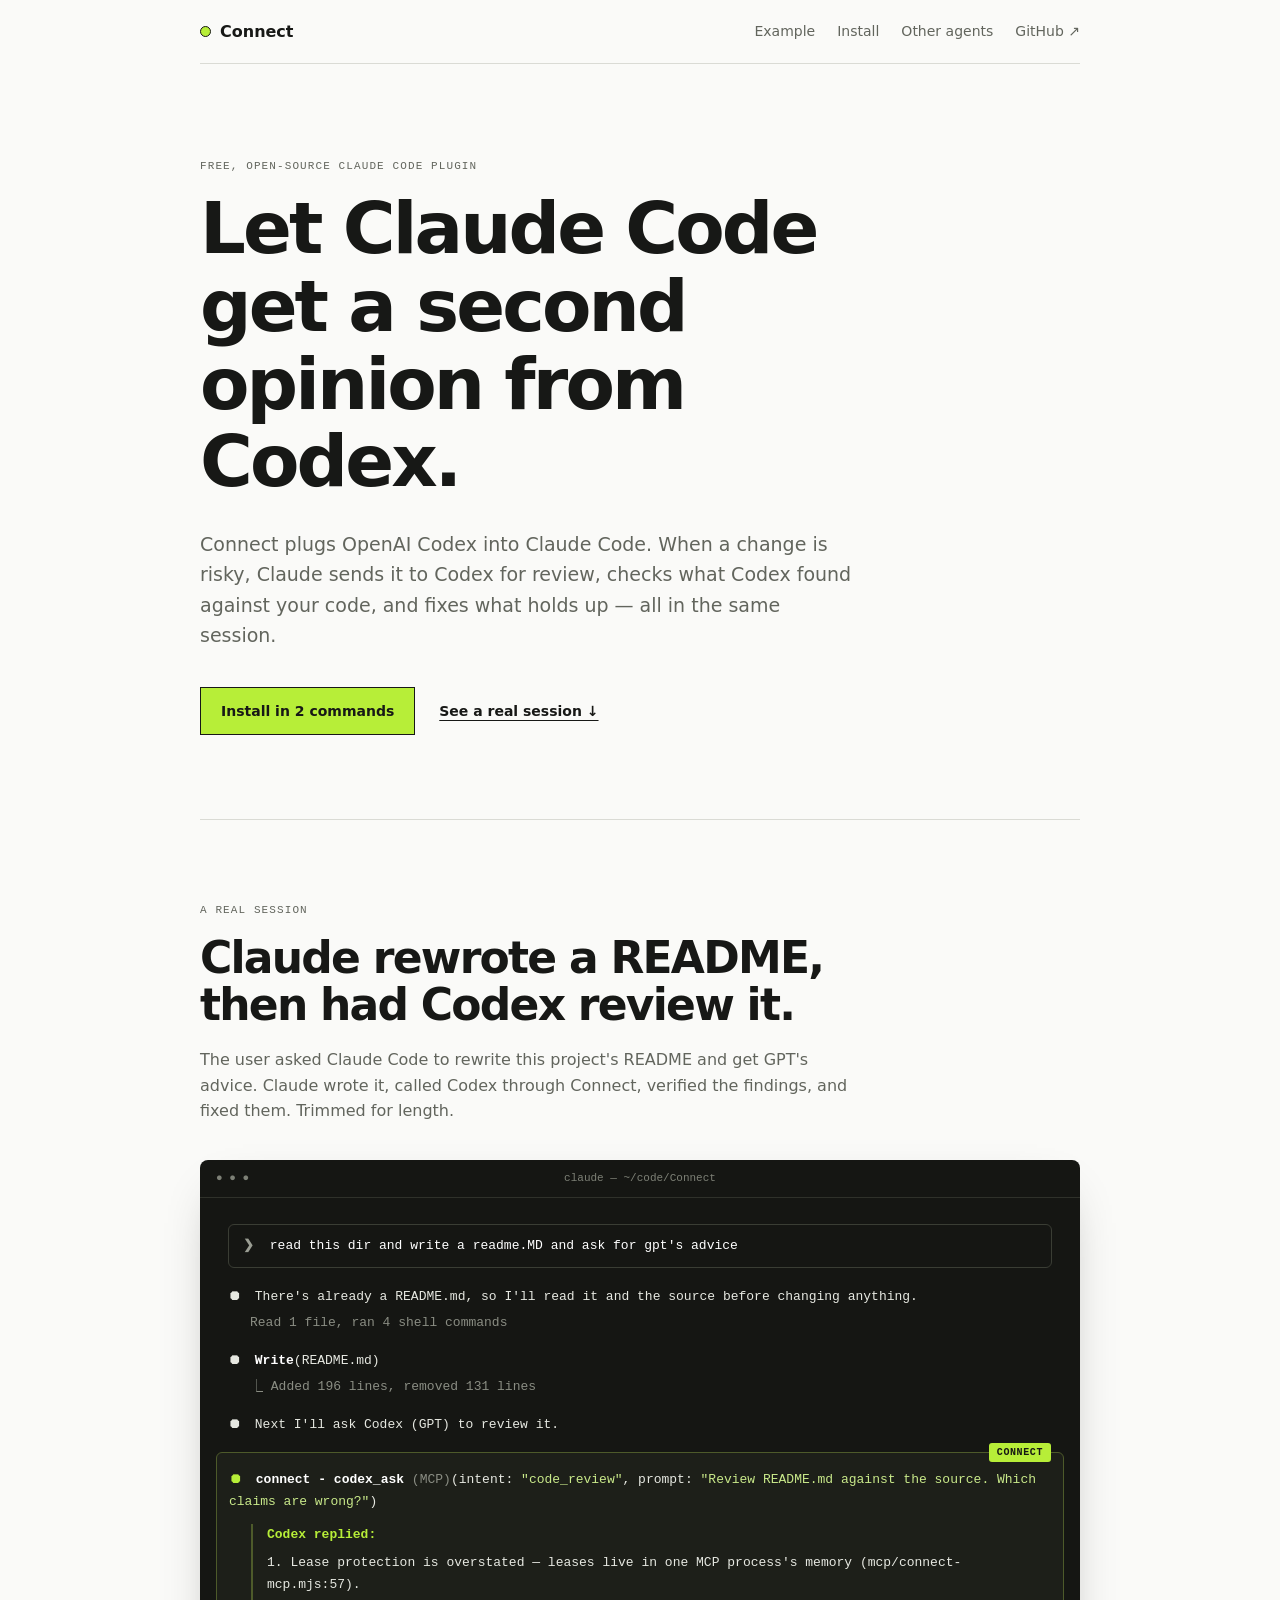
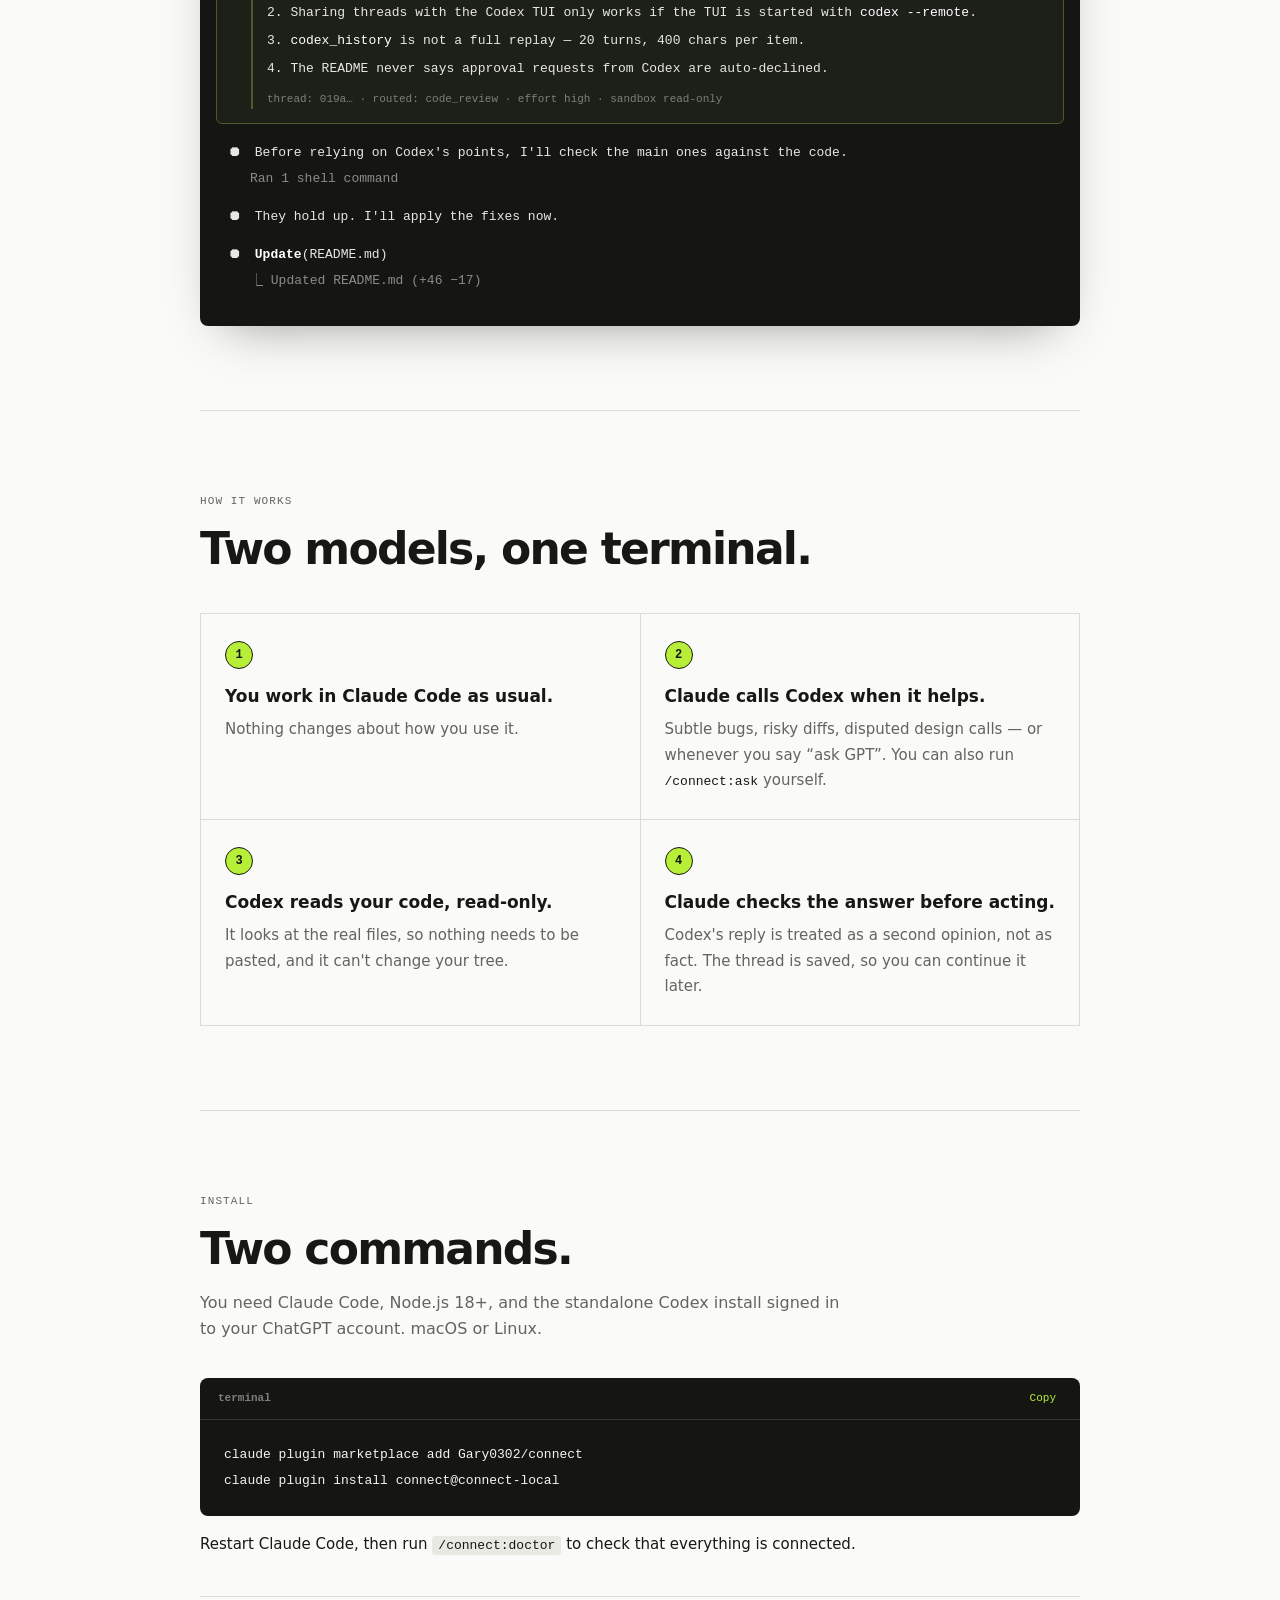
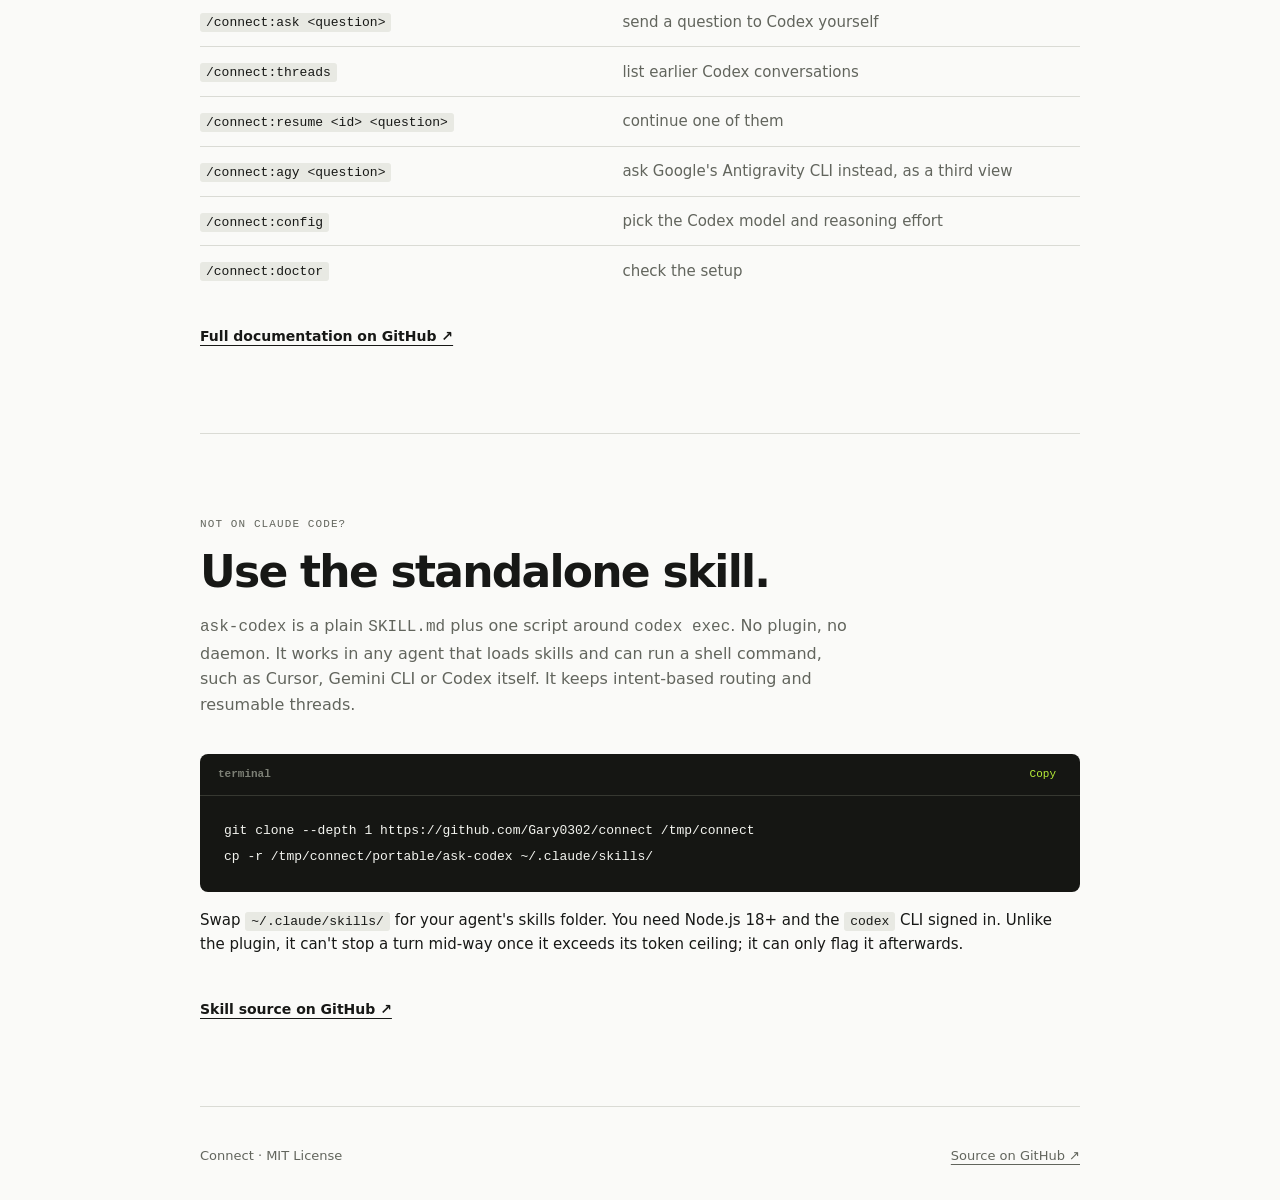
==== commit 029c48ce: "Add standalone ask-codex skill and /connect:agy to website Co-Authored-By: Claude Opus 5.5 <noreply@" ====
--- a/docs/index.html
+++ b/docs/index.html
@@ -4,8 +4,8 @@
     <meta charset="utf-8" />
     <meta name="viewport" content="width=device-width, initial-scale=1" />
     <title>Connect — a second opinion from Codex, inside Claude Code</title>
-    <meta name="description" content="Connect OpenAI Codex to Claude Code for second opinions and code review. Install the zero-dependency plugin in two steps." />
-    <meta name="keywords" content="Claude Code plugin, OpenAI Codex, Codex MCP, AI code review" />
+    <meta name="description" content="Connect is a free, open-source Claude Code plugin that lets Claude ask OpenAI Codex for a second opinion or code review over MCP, then verify and fix the findings. Install in two commands." />
+    <meta name="keywords" content="Claude Code plugin, OpenAI Codex, Codex MCP server, Claude Code Codex, AI code review, second opinion" />
     <meta name="author" content="Gary" />
     <meta name="theme-color" content="#fafaf8" />
     <meta name="robots" content="index, follow, max-image-preview:large" />
@@ -15,15 +15,20 @@
     <link rel="stylesheet" href="styles.css" />
     <meta property="og:type" content="website" />
     <meta property="og:url" content="https://gary0302.github.io/connect/" />
-    <meta property="og:title" content="Connect Codex in Claude Code" />
+    <meta property="og:title" content="Connect — a second opinion from Codex, inside Claude Code" />
     <meta property="og:description" content="Let Claude Code get a second opinion from OpenAI Codex." />
-    <meta property="og:image" content="https://gary0302.github.io/connect/og-image.svg" />
+    <meta property="og:image" content="https://gary0302.github.io/connect/og-image.png" />
+    <meta property="og:image:width" content="1200" />
+    <meta property="og:image:height" content="630" />
+    <meta property="og:image:alt" content="Connect: let Claude Code get a second opinion from Codex." />
+    <meta property="og:site_name" content="Connect" />
+    <meta property="og:locale" content="en_US" />
     <meta name="twitter:card" content="summary_large_image" />
-    <meta name="twitter:title" content="Connect Codex in Claude Code" />
+    <meta name="twitter:title" content="Connect — a second opinion from Codex, inside Claude Code" />
     <meta name="twitter:description" content="Let Claude Code get a second opinion from OpenAI Codex." />
-    <meta name="twitter:image" content="https://gary0302.github.io/connect/og-image.svg" />
+    <meta name="twitter:image" content="https://gary0302.github.io/connect/og-image.png" />
     <script type="application/ld+json">
-      {"@context":"https://schema.org","@type":"SoftwareApplication","name":"Connect","applicationCategory":"DeveloperApplication","operatingSystem":"macOS, Linux","description":"Connect OpenAI Codex to Claude Code for second opinions and code review.","softwareVersion":"0.4.0","license":"https://opensource.org/license/mit","codeRepository":"https://github.com/Gary0302/connect","url":"https://gary0302.github.io/connect/","author":{"@type":"Person","name":"Gary"},"offers":{"@type":"Offer","price":"0","priceCurrency":"USD"}}
+      {"@context":"https://schema.org","@type":"SoftwareApplication","name":"Connect","applicationCategory":"DeveloperApplication","operatingSystem":"macOS, Linux","description":"A Claude Code plugin that lets Claude ask OpenAI Codex for a second opinion or code review over MCP.","image":"https://gary0302.github.io/connect/og-image.png","softwareVersion":"0.5.0","license":"https://opensource.org/license/mit","codeRepository":"https://github.com/Gary0302/connect","url":"https://gary0302.github.io/connect/","author":{"@type":"Person","name":"Gary"},"offers":{"@type":"Offer","price":"0","priceCurrency":"USD"}}
     </script>
   </head>
   <body>
@@ -32,6 +37,7 @@
       <nav>
         <a href="#example">Example</a>
         <a href="#install">Install</a>
+        <a href="#skill">Other agents</a>
         <a href="https://github.com/Gary0302/connect">GitHub ↗</a>
       </nav>
     </header>
@@ -114,10 +120,24 @@
           <tr><td><code>/connect:ask &lt;question&gt;</code></td><td>send a question to Codex yourself</td></tr>
           <tr><td><code>/connect:threads</code></td><td>list earlier Codex conversations</td></tr>
           <tr><td><code>/connect:resume &lt;id&gt; &lt;question&gt;</code></td><td>continue one of them</td></tr>
+          <tr><td><code>/connect:agy &lt;question&gt;</code></td><td>ask Google's Antigravity CLI instead, as a third view</td></tr>
           <tr><td><code>/connect:config</code></td><td>pick the Codex model and reasoning effort</td></tr>
           <tr><td><code>/connect:doctor</code></td><td>check the setup</td></tr>
         </table>
         <a class="link" href="https://github.com/Gary0302/connect#readme">Full documentation on GitHub ↗</a>
+      </section>
+
+      <section class="install-section" id="skill">
+        <p class="eyebrow">Not on Claude Code?</p>
+        <h2>Use the standalone skill.</h2>
+        <p class="sub"><code>ask-codex</code> is a plain <code>SKILL.md</code> plus one script around <code>codex exec</code>. No plugin, no daemon. It works in any agent that loads skills and can run a shell command, such as Cursor, Gemini CLI or Codex itself. It keeps intent-based routing and resumable threads.</p>
+        <div class="install">
+          <div class="install-title"><b>terminal</b><button type="button" data-copy="skill-code">Copy</button></div>
+          <pre id="skill-code"><code>git clone --depth 1 https://github.com/Gary0302/connect /tmp/connect
+cp -r /tmp/connect/portable/ask-codex ~/.claude/skills/</code></pre>
+        </div>
+        <p class="note">Swap <code>~/.claude/skills/</code> for your agent's skills folder. You need Node.js 18+ and the <code>codex</code> CLI signed in. Unlike the plugin, it can't stop a turn mid-way once it exceeds its token ceiling; it can only flag it afterwards.</p>
+        <a class="link" href="https://github.com/Gary0302/connect/tree/main/portable/ask-codex">Skill source on GitHub ↗</a>
       </section>
     </main>
 
